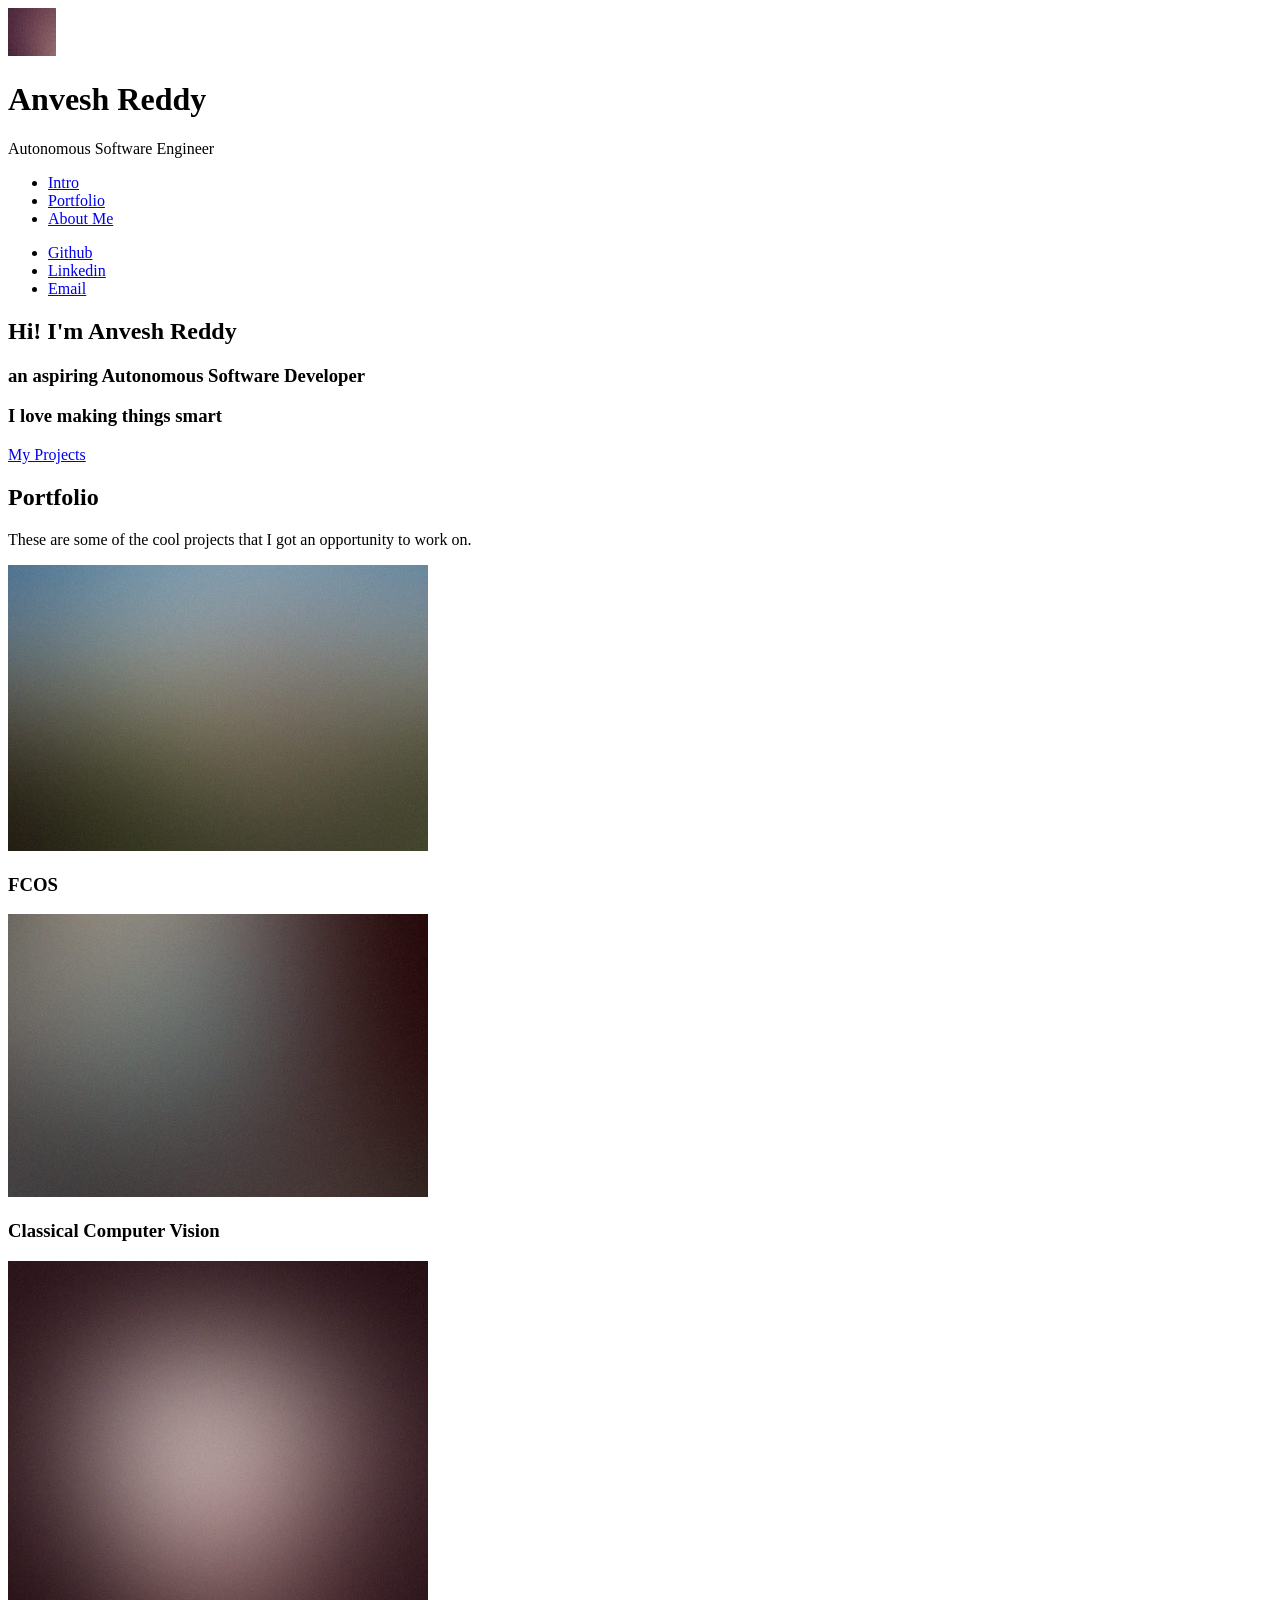
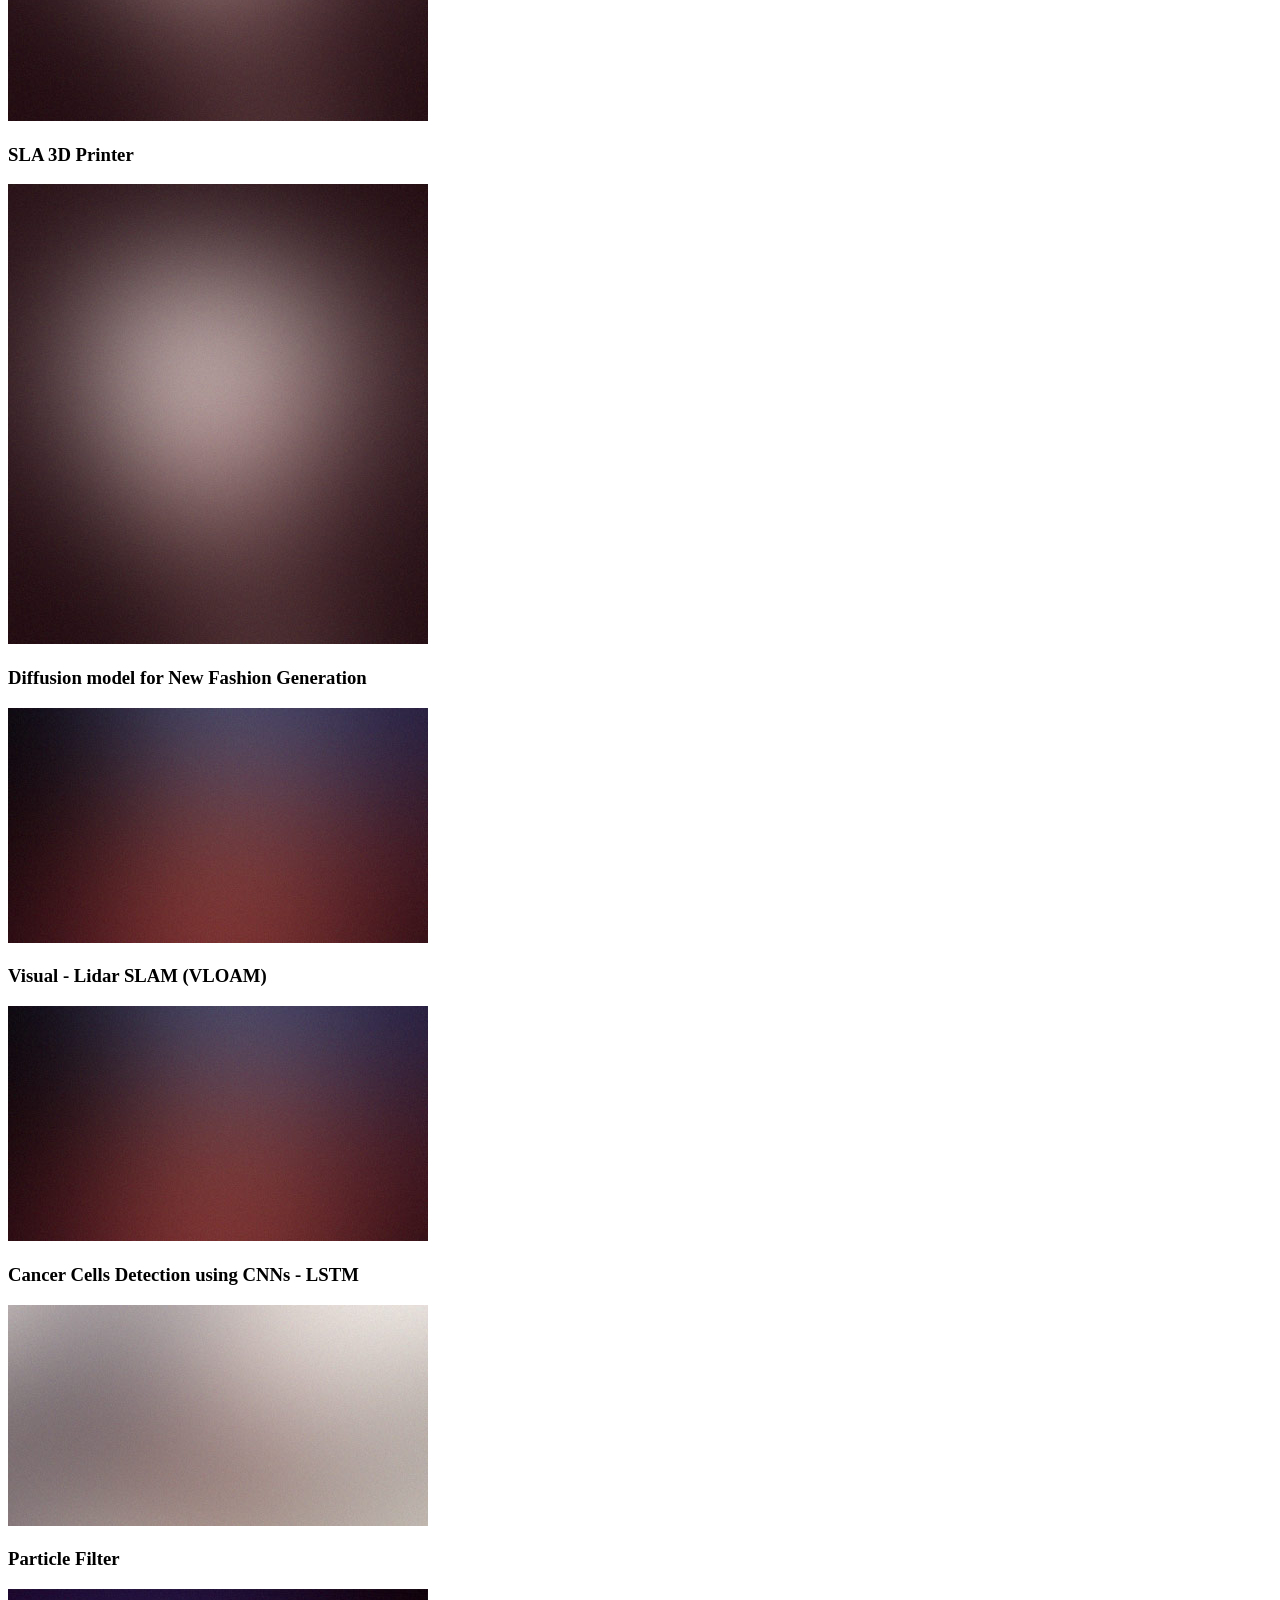
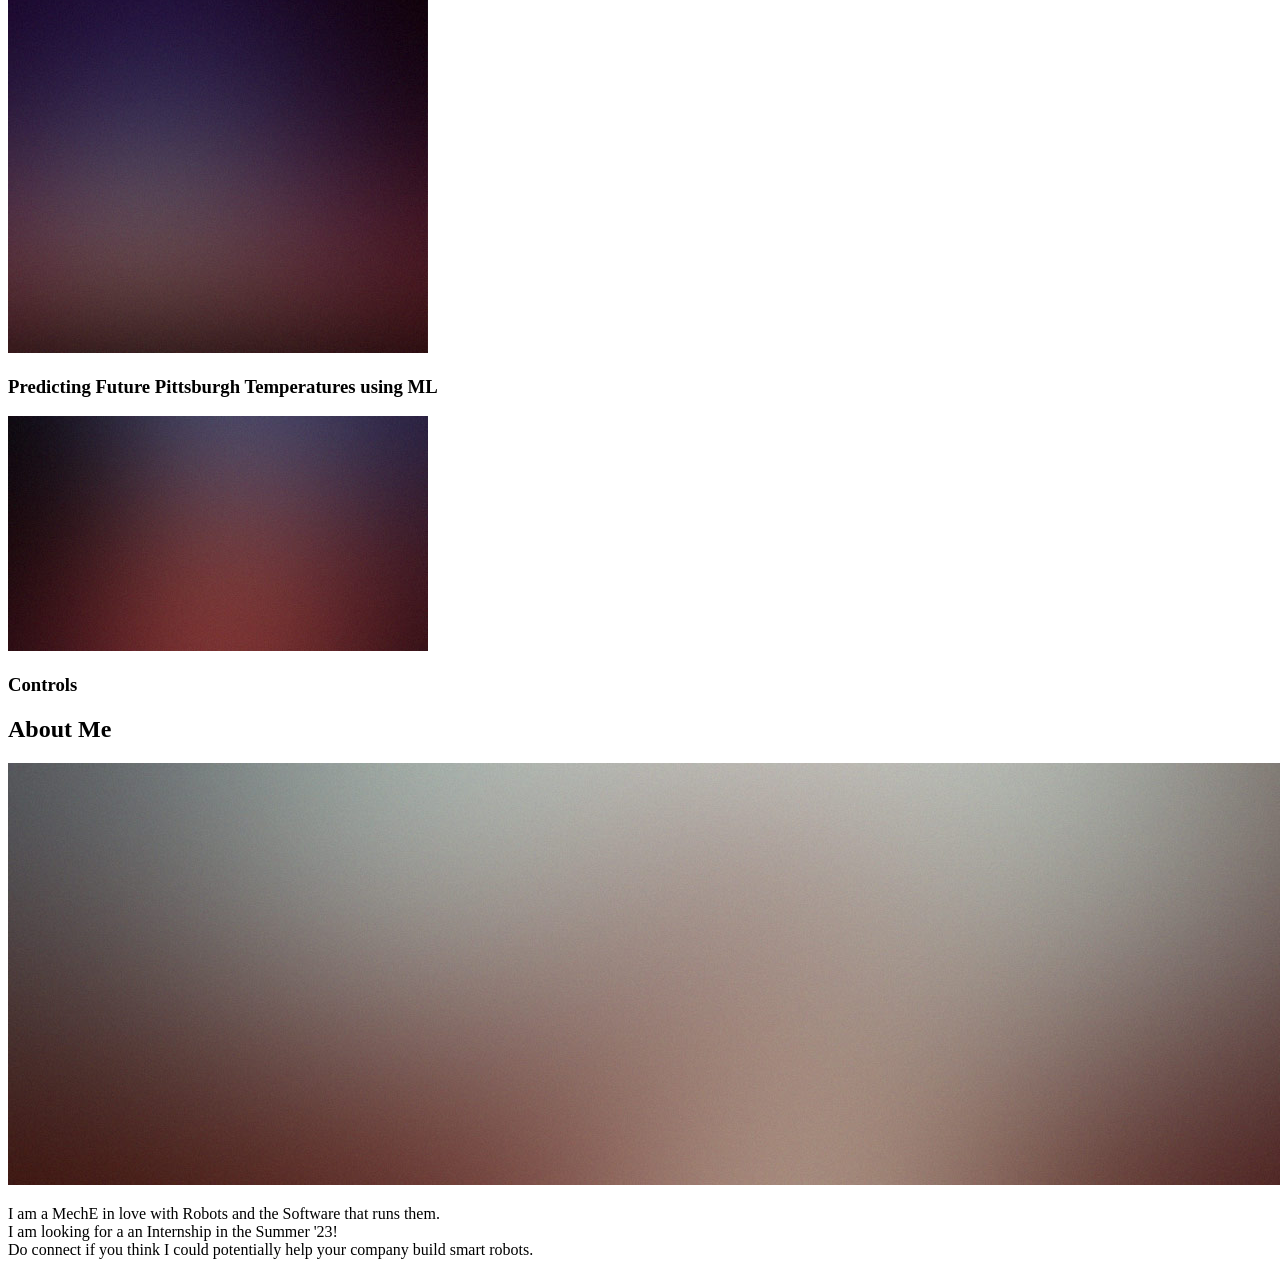
==== index.html @ 97960aeb "Added headings and basic information" ====
<!DOCTYPE HTML>
<html>
	<head>
		<title>Anvesh Reddy</title>
		<meta charset="utf-8" />
		<meta name="viewport" content="width=device-width, initial-scale=1, user-scalable=no" />
		<link rel="stylesheet" href="assets/css/main.css" />
	</head>
	<body class="is-preload">

		<!-- Header -->
			<div id="header">

				<div class="top">

					<!-- Logo -->
						<div id="logo">
							<span class="image avatar48"><img src="images/avatar.jpg" alt="" /></span>
							<h1 id="title">Anvesh Reddy</h1>
							<p>Autonomous Software Engineer</p>
						</div>

					<!-- Nav -->
						<nav id="nav">
							<ul>
								<li><a href="#top" id="top-link"><span class="icon solid fa-home">Intro</span></a></li>
								<li><a href="#portfolio" id="portfolio-link"><span class="icon solid fa-th">Portfolio</span></a></li>
								<li><a href="#about" id="about-link"><span class="icon solid fa-user">About Me</span></a></li>
								<!-- <li><a href="#contact" id="contact-link"><span class="icon solid fa-envelope">Contact</span></a></li> -->
							</ul>
						</nav>

				</div>

				<div class="bottom">

					<!-- Social Icons -->
						<ul class="icons">
							<li><a href="https://anveshrddy.github.io/" target="_blank" class="icon brands fa-github"><span class="label">Github</span></a></li>
							<li><a href="https://www.linkedin.com/in/anvesh-reddy-gummi-506439139/" target="_blank" class="icon brands fa-linkedin"><span class="label">Linkedin</span></a></li>
							<li><a href="mailto:anveshrddy@gmail.com" class="icon solid fa-envelope"><span class="label">Email</span></a></li>
						</ul>

				</div>

			</div>

		<!-- Main -->
			<div id="main">

				<!-- Intro -->
					<section id="top" class="one dark cover">
						<div class="container">

							<header>
								<h2 class="alt">Hi! I'm <strong>Anvesh Reddy</strong> </h2> 
								<h3 class="alt"> an aspiring Autonomous Software Developer </h3>
								<h3>I love making things smart</h3>
							</header>

							<footer>
								<a href="#portfolio" class="button scrolly">My Projects</a>
							</footer>

						</div>
					</section>

				<!-- Portfolio -->
					<section id="portfolio" class="two">
						<div class="container">

							<header>
								<h2>Portfolio</h2>
							</header>

							<p>These are some of the cool projects that I got an opportunity to work on.</p>

							<div class="row">
								<div class="col-4 col-12-mobile">
									<article class="item">
										<a href="#" class="image fit"><img src="images/pic02.jpg" alt="" /></a>
										<header>
											<h3>FCOS</h3>
										</header>
									</article>
									<article class="item">
										<a href="#" class="image fit"><img src="images/pic03.jpg" alt="" /></a>
										<header>
											<h3>Classical Computer Vision</h3>
										</header>
									</article>
									<article class="item">
										<a href="#" class="image fit"><img src="images/pic04.jpg" alt="" /></a>
										<header>
											<h3>SLA 3D Printer</h3>
										</header>
									</article>
								</div>
								<div class="col-4 col-12-mobile">
									<article class="item">
										<a href="#" class="image fit"><img src="images/pic04.jpg" alt="" /></a>
										<header>
											<h3>Diffusion model for New Fashion Generation</h3>
										</header>
									</article>
									<article class="item">
										<a href="#" class="image fit"><img src="images/pic05.jpg" alt="" /></a>
										<header>
											<h3>Visual - Lidar SLAM (VLOAM)</h3>
										</header>
									</article>
									<article class="item">
										<a href="#" class="image fit"><img src="images/pic05.jpg" alt="" /></a>
										<header>
											<h3>Cancer Cells Detection using CNNs - LSTM</h3>
										</header>
									</article>
								</div>
								<div class="col-4 col-12-mobile">
									<article class="item">
										<a href="#" class="image fit"><img src="images/pic06.jpg" alt="" /></a>
										<header>
											<h3>Particle Filter</h3>
										</header>
									</article>
									<article class="item">
										<a href="#" class="image fit"><img src="images/pic07.jpg" alt="" /></a>
										<header>
											<h3>Predicting Future Pittsburgh Temperatures using ML</h3>
										</header>
									</article>
									<article class="item">
										<a href="#" class="image fit"><img src="images/pic05.jpg" alt="" /></a>
										<header>
											<h3>Controls</h3>
										</header>
									</article>
								</div>
								<div class="col-4 col-12-mobile">
									<!-- <article class="item">
										<a href="#" class="image fit"><img src="images/pic04.jpg" alt="" /></a>
										<header>
											<h3>SLA 3D Printer</h3>
										</header>
									</article> -->
									<!-- <article class="item">
										<a href="#" class="image fit"><img src="images/pic05.jpg" alt="" /></a>
										<header>
											<h3>Controls</h3>
										</header>
									</article> -->
								</div>
								
							</div>

						</div>
					</section>

				<!-- About Me -->
					<section id="about" class="three">
						<div class="container">

							<header>
								<h2>About Me</h2>
							</header>

							<a href="#" class="image featured"><img src="images/pic08.jpg" alt="" /></a>

							<p>I am a MechE in love with Robots and the Software that runs them.<br/> I am looking for a an Internship in the Summer '23! <br/>
								Do connect if you think I could potentially help your company build smart robots.</p>


						</div>
					</section>

				<!-- Contact -->
					<!-- <section id="contact" class="four">
						<div class="container">

							<header>
								<h2>Contact</h2>
							</header>

							<p>I am looking for internships! <br/>
								Do leave a message if you think I could potentially help your company build smart robots.</p>

							<form method="post" action="#">
								<div class="row">
									<div class="col-6 col-12-mobile"><input type="text" name="name" placeholder="Name" /></div>
									<div class="col-6 col-12-mobile"><input type="text" name="email" placeholder="anveshrddy@gmail.com" /></div>
									<div class="col-12">
										<textarea name="message" placeholder="Message"></textarea>
									</div>
									<div class="col-12">
										<input type="submit" value="Send Message" />
									</div>
								</div>
							</form> 

						</div>
					</section> -->

			</div>

		<!-- Footer -->
			<!-- <div id="footer">

				<!-- Copyright -->
				<!--	<ul class="copyright">
						<li>&copy; Untitled. All rights reserved.</li><li>Design: <a href="http://html5up.net">HTML5 UP</a></li>
					</ul>

			</div> -->

		<!-- Scripts -->
			<script src="assets/js/jquery.min.js"></script>
			<script src="assets/js/jquery.scrolly.min.js"></script>
			<script src="assets/js/jquery.scrollex.min.js"></script>
			<script src="assets/js/browser.min.js"></script>
			<script src="assets/js/breakpoints.min.js"></script>
			<script src="assets/js/util.js"></script>
			<script src="assets/js/main.js"></script>

	</body>
</html>
---- assets/css/main.css ----
@import url("fontawesome-all.min.css");
@import url("https://fonts.googleapis.com/css?family=Source+Sans+Pro:300,300italic,400,600");

/*
	Prologue by HTML5 UP
	html5up.net | @ajlkn
	Free for personal and commercial use under the CCA 3.0 license (html5up.net/license)
*/

html, body, div, span, applet, object,
iframe, h1, h2, h3, h4, h5, h6, p, blockquote,
pre, a, abbr, acronym, address, big, cite,
code, del, dfn, em, img, ins, kbd, q, s, samp,
small, strike, strong, sub, sup, tt, var, b,
u, i, center, dl, dt, dd, ol, ul, li, fieldset,
form, label, legend, table, caption, tbody,
tfoot, thead, tr, th, td, article, aside,
canvas, details, embed, figure, figcaption,
footer, header, hgroup, menu, nav, output, ruby,
section, summary, time, mark, audio, video {
	margin: 0;
	padding: 0;
	border: 0;
	font-size: 100%;
	font: inherit;
	vertical-align: baseline;}

article, aside, details, figcaption, figure,
footer, header, hgroup, menu, nav, section {
	display: block;}

body {
	line-height: 1;
}

ol, ul {
	list-style: none;
}

blockquote, q {
	quotes: none;
}

	blockquote:before, blockquote:after, q:before, q:after {
		content: '';
		content: none;
	}

table {
	border-collapse: collapse;
	border-spacing: 0;
}

body {
	-webkit-text-size-adjust: none;
}

mark {
	background-color: transparent;
	color: inherit;
}

input::-moz-focus-inner {
	border: 0;
	padding: 0;
}

input, select, textarea {
	-moz-appearance: none;
	-webkit-appearance: none;
	-ms-appearance: none;
	appearance: none;
}

/* Basic */

	html {
		box-sizing: border-box;
	}

	*, *:before, *:after {
		box-sizing: inherit;
	}

	body {
		background: #fff;
		font-family: 'Source Sans Pro', sans-serif;
		font-size: 19pt;
		font-weight: 300;
		line-height: 1.75em;
		color: #888;
	}

		body.is-preload *, body.is-preload *:before, body.is-preload *:after {
			-moz-animation: none !important;
			-webkit-animation: none !important;
			-ms-animation: none !important;
			animation: none !important;
			-moz-transition: none !important;
			-webkit-transition: none !important;
			-ms-transition: none !important;
			transition: none !important;
		}

	input, textarea, select {
		font-family: 'Source Sans Pro', sans-serif;
		font-size: 19pt;
		font-weight: 300;
		line-height: 1.75em;
		color: #888;
	}

	h1, h2, h3, h4, h5, h6 {
		font-weight: 300;
		color: #666;
		line-height: 1.5em;
	}

	h1 a, h2 a, h3 a, h4 a, h5 a, h6 a {
		color: inherit;
		text-decoration: none;
	}

		h1 a strong, h2 a strong, h3 a strong, h4 a strong, h5 a strong, h6 a strong {
			color: #333;
		}

	h2 {
		font-size: 2em;
		letter-spacing: -1px;
	}

		h2.alt {
			color: #888;
		}

			h2.alt strong {
				color: #666;
			}

	h3 {
		font-size: 1.5em;
	}

	header {
		margin: 0 0 2em 0;
	}

		header > p {
			margin: 1em 0 0 0;
		}

	footer {
		margin: 2em 0 0 0;
	}

	strong, b {
		font-weight: 300;
		color: #666;
	}

	em, i {
		font-style: italic;
	}

	a {
		text-decoration: none;
		color: inherit;
		border-bottom: dotted 1px rgba(128, 128, 128, 0.5);
		-moz-transition: color 0.35s ease-in-out, border-bottom-color 0.35s ease-in-out;
		-webkit-transition: color 0.35s ease-in-out, border-bottom-color 0.35s ease-in-out;
		-ms-transition: color 0.35s ease-in-out, border-bottom-color 0.35s ease-in-out;
		transition: color 0.35s ease-in-out, border-bottom-color 0.35s ease-in-out;
		outline: 0;
	}

		a:hover {
			color: #E27689;
			border-bottom-color: rgba(255, 255, 255, 0);
		}

	sub {
		position: relative;
		top: 0.5em;
		font-size: 0.8em;
	}

	sup {
		position: relative;
		top: -0.5em;
		font-size: 0.8em;
	}

	hr {
		border: 0;
		border-top: solid 1px #ddd;
	}

	blockquote {
		border-left: solid 0.5em #ddd;
		padding: 1em 0 1em 2em;
		font-style: italic;
	}

	p, ul, ol, dl, table {
		margin-bottom: 2em;
	}

	br.clear {
		clear: both;
	}

/* Container */

	.container {
		margin: 0 auto;
		max-width: 100%;
		width: 1400px;
	}

		@media screen and (min-width: 961px) and (max-width: 1880px) {

			.container {
				width: 1200px;
			}

		}

		@media screen and (min-width: 961px) and (max-width: 1620px) {

			.container {
				width: 960px;
			}

		}

		@media screen and (min-width: 961px) and (max-width: 1320px) {

			.container {
				width: 100%;
			}

		}

		@media screen and (max-width: 960px) {

			.container {
				width: 100%;
			}

		}

		@media screen and (max-width: 736px) {

			.container {
				width: 100%;
			}

		}

/* Row */

	.row {
		display: flex;
		flex-wrap: wrap;
		box-sizing: border-box;
		align-items: stretch;
	}

		.row > * {
			box-sizing: border-box;
		}

		.row.gtr-uniform > * > :last-child {
			margin-bottom: 0;
		}

		.row.aln-left {
			justify-content: flex-start;
		}

		.row.aln-center {
			justify-content: center;
		}

		.row.aln-right {
			justify-content: flex-end;
		}

		.row.aln-top {
			align-items: flex-start;
		}

		.row.aln-middle {
			align-items: center;
		}

		.row.aln-bottom {
			align-items: flex-end;
		}

		.row > .imp {
			order: -1;
		}

		.row > .col-1 {
			width: 8.33333%;
		}

		.row > .off-1 {
			margin-left: 8.33333%;
		}

		.row > .col-2 {
			width: 16.66667%;
		}

		.row > .off-2 {
			margin-left: 16.66667%;
		}

		.row > .col-3 {
			width: 25%;
		}

		.row > .off-3 {
			margin-left: 25%;
		}

		.row > .col-4 {
			width: 33.33333%;
		}

		.row > .off-4 {
			margin-left: 33.33333%;
		}

		.row > .col-5 {
			width: 41.66667%;
		}

		.row > .off-5 {
			margin-left: 41.66667%;
		}

		.row > .col-6 {
			width: 50%;
		}

		.row > .off-6 {
			margin-left: 50%;
		}

		.row > .col-7 {
			width: 58.33333%;
		}

		.row > .off-7 {
			margin-left: 58.33333%;
		}

		.row > .col-8 {
			width: 66.66667%;
		}

		.row > .off-8 {
			margin-left: 66.66667%;
		}

		.row > .col-9 {
			width: 75%;
		}

		.row > .off-9 {
			margin-left: 75%;
		}

		.row > .col-10 {
			width: 83.33333%;
		}

		.row > .off-10 {
			margin-left: 83.33333%;
		}

		.row > .col-11 {
			width: 91.66667%;
		}

		.row > .off-11 {
			margin-left: 91.66667%;
		}

		.row > .col-12 {
			width: 100%;
		}

		.row > .off-12 {
			margin-left: 100%;
		}

		.row.gtr-0 {
			margin-top: 0px;
			margin-left: 0px;
		}

			.row.gtr-0 > * {
				padding: 0px 0 0 0px;
			}

			.row.gtr-0.gtr-uniform {
				margin-top: 0px;
			}

				.row.gtr-0.gtr-uniform > * {
					padding-top: 0px;
				}

		.row.gtr-25 {
			margin-top: -10px;
			margin-left: -10px;
		}

			.row.gtr-25 > * {
				padding: 10px 0 0 10px;
			}

			.row.gtr-25.gtr-uniform {
				margin-top: -10px;
			}

				.row.gtr-25.gtr-uniform > * {
					padding-top: 10px;
				}

		.row.gtr-50 {
			margin-top: -20px;
			margin-left: -20px;
		}

			.row.gtr-50 > * {
				padding: 20px 0 0 20px;
			}

			.row.gtr-50.gtr-uniform {
				margin-top: -20px;
			}

				.row.gtr-50.gtr-uniform > * {
					padding-top: 20px;
				}

		.row {
			margin-top: -40px;
			margin-left: -40px;
		}

			.row > * {
				padding: 40px 0 0 40px;
			}

			.row.gtr-uniform {
				margin-top: -40px;
			}

				.row.gtr-uniform > * {
					padding-top: 40px;
				}

		.row.gtr-150 {
			margin-top: -60px;
			margin-left: -60px;
		}

			.row.gtr-150 > * {
				padding: 60px 0 0 60px;
			}

			.row.gtr-150.gtr-uniform {
				margin-top: -60px;
			}

				.row.gtr-150.gtr-uniform > * {
					padding-top: 60px;
				}

		.row.gtr-200 {
			margin-top: -80px;
			margin-left: -80px;
		}

			.row.gtr-200 > * {
				padding: 80px 0 0 80px;
			}

			.row.gtr-200.gtr-uniform {
				margin-top: -80px;
			}

				.row.gtr-200.gtr-uniform > * {
					padding-top: 80px;
				}

		@media screen and (min-width: 961px) and (max-width: 1880px) {

			.row {
				display: flex;
				flex-wrap: wrap;
				box-sizing: border-box;
				align-items: stretch;
			}

				.row > * {
					box-sizing: border-box;
				}

				.row.gtr-uniform > * > :last-child {
					margin-bottom: 0;
				}

				.row.aln-left {
					justify-content: flex-start;
				}

				.row.aln-center {
					justify-content: center;
				}

				.row.aln-right {
					justify-content: flex-end;
				}

				.row.aln-top {
					align-items: flex-start;
				}

				.row.aln-middle {
					align-items: center;
				}

				.row.aln-bottom {
					align-items: flex-end;
				}

				.row > .imp-wide {
					order: -1;
				}

				.row > .col-1-wide {
					width: 8.33333%;
				}

				.row > .off-1-wide {
					margin-left: 8.33333%;
				}

				.row > .col-2-wide {
					width: 16.66667%;
				}

				.row > .off-2-wide {
					margin-left: 16.66667%;
				}

				.row > .col-3-wide {
					width: 25%;
				}

				.row > .off-3-wide {
					margin-left: 25%;
				}

				.row > .col-4-wide {
					width: 33.33333%;
				}

				.row > .off-4-wide {
					margin-left: 33.33333%;
				}

				.row > .col-5-wide {
					width: 41.66667%;
				}

				.row > .off-5-wide {
					margin-left: 41.66667%;
				}

				.row > .col-6-wide {
					width: 50%;
				}

				.row > .off-6-wide {
					margin-left: 50%;
				}

				.row > .col-7-wide {
					width: 58.33333%;
				}

				.row > .off-7-wide {
					margin-left: 58.33333%;
				}

				.row > .col-8-wide {
					width: 66.66667%;
				}

				.row > .off-8-wide {
					margin-left: 66.66667%;
				}

				.row > .col-9-wide {
					width: 75%;
				}

				.row > .off-9-wide {
					margin-left: 75%;
				}

				.row > .col-10-wide {
					width: 83.33333%;
				}

				.row > .off-10-wide {
					margin-left: 83.33333%;
				}

				.row > .col-11-wide {
					width: 91.66667%;
				}

				.row > .off-11-wide {
					margin-left: 91.66667%;
				}

				.row > .col-12-wide {
					width: 100%;
				}

				.row > .off-12-wide {
					margin-left: 100%;
				}

				.row.gtr-0 {
					margin-top: 0px;
					margin-left: 0px;
				}

					.row.gtr-0 > * {
						padding: 0px 0 0 0px;
					}

					.row.gtr-0.gtr-uniform {
						margin-top: 0px;
					}

						.row.gtr-0.gtr-uniform > * {
							padding-top: 0px;
						}

				.row.gtr-25 {
					margin-top: -10px;
					margin-left: -10px;
				}

					.row.gtr-25 > * {
						padding: 10px 0 0 10px;
					}

					.row.gtr-25.gtr-uniform {
						margin-top: -10px;
					}

						.row.gtr-25.gtr-uniform > * {
							padding-top: 10px;
						}

				.row.gtr-50 {
					margin-top: -20px;
					margin-left: -20px;
				}

					.row.gtr-50 > * {
						padding: 20px 0 0 20px;
					}

					.row.gtr-50.gtr-uniform {
						margin-top: -20px;
					}

						.row.gtr-50.gtr-uniform > * {
							padding-top: 20px;
						}

				.row {
					margin-top: -40px;
					margin-left: -40px;
				}

					.row > * {
						padding: 40px 0 0 40px;
					}

					.row.gtr-uniform {
						margin-top: -40px;
					}

						.row.gtr-uniform > * {
							padding-top: 40px;
						}

				.row.gtr-150 {
					margin-top: -60px;
					margin-left: -60px;
				}

					.row.gtr-150 > * {
						padding: 60px 0 0 60px;
					}

					.row.gtr-150.gtr-uniform {
						margin-top: -60px;
					}

						.row.gtr-150.gtr-uniform > * {
							padding-top: 60px;
						}

				.row.gtr-200 {
					margin-top: -80px;
					margin-left: -80px;
				}

					.row.gtr-200 > * {
						padding: 80px 0 0 80px;
					}

					.row.gtr-200.gtr-uniform {
						margin-top: -80px;
					}

						.row.gtr-200.gtr-uniform > * {
							padding-top: 80px;
						}

		}

		@media screen and (min-width: 961px) and (max-width: 1620px) {

			.row {
				display: flex;
				flex-wrap: wrap;
				box-sizing: border-box;
				align-items: stretch;
			}

				.row > * {
					box-sizing: border-box;
				}

				.row.gtr-uniform > * > :last-child {
					margin-bottom: 0;
				}

				.row.aln-left {
					justify-content: flex-start;
				}

				.row.aln-center {
					justify-content: center;
				}

				.row.aln-right {
					justify-content: flex-end;
				}

				.row.aln-top {
					align-items: flex-start;
				}

				.row.aln-middle {
					align-items: center;
				}

				.row.aln-bottom {
					align-items: flex-end;
				}

				.row > .imp-normal {
					order: -1;
				}

				.row > .col-1-normal {
					width: 8.33333%;
				}

				.row > .off-1-normal {
					margin-left: 8.33333%;
				}

				.row > .col-2-normal {
					width: 16.66667%;
				}

				.row > .off-2-normal {
					margin-left: 16.66667%;
				}

				.row > .col-3-normal {
					width: 25%;
				}

				.row > .off-3-normal {
					margin-left: 25%;
				}

				.row > .col-4-normal {
					width: 33.33333%;
				}

				.row > .off-4-normal {
					margin-left: 33.33333%;
				}

				.row > .col-5-normal {
					width: 41.66667%;
				}

				.row > .off-5-normal {
					margin-left: 41.66667%;
				}

				.row > .col-6-normal {
					width: 50%;
				}

				.row > .off-6-normal {
					margin-left: 50%;
				}

				.row > .col-7-normal {
					width: 58.33333%;
				}

				.row > .off-7-normal {
					margin-left: 58.33333%;
				}

				.row > .col-8-normal {
					width: 66.66667%;
				}

				.row > .off-8-normal {
					margin-left: 66.66667%;
				}

				.row > .col-9-normal {
					width: 75%;
				}

				.row > .off-9-normal {
					margin-left: 75%;
				}

				.row > .col-10-normal {
					width: 83.33333%;
				}

				.row > .off-10-normal {
					margin-left: 83.33333%;
				}

				.row > .col-11-normal {
					width: 91.66667%;
				}

				.row > .off-11-normal {
					margin-left: 91.66667%;
				}

				.row > .col-12-normal {
					width: 100%;
				}

				.row > .off-12-normal {
					margin-left: 100%;
				}

				.row.gtr-0 {
					margin-top: 0px;
					margin-left: 0px;
				}

					.row.gtr-0 > * {
						padding: 0px 0 0 0px;
					}

					.row.gtr-0.gtr-uniform {
						margin-top: 0px;
					}

						.row.gtr-0.gtr-uniform > * {
							padding-top: 0px;
						}

				.row.gtr-25 {
					margin-top: -10px;
					margin-left: -10px;
				}

					.row.gtr-25 > * {
						padding: 10px 0 0 10px;
					}

					.row.gtr-25.gtr-uniform {
						margin-top: -10px;
					}

						.row.gtr-25.gtr-uniform > * {
							padding-top: 10px;
						}

				.row.gtr-50 {
					margin-top: -20px;
					margin-left: -20px;
				}

					.row.gtr-50 > * {
						padding: 20px 0 0 20px;
					}

					.row.gtr-50.gtr-uniform {
						margin-top: -20px;
					}

						.row.gtr-50.gtr-uniform > * {
							padding-top: 20px;
						}

				.row {
					margin-top: -40px;
					margin-left: -40px;
				}

					.row > * {
						padding: 40px 0 0 40px;
					}

					.row.gtr-uniform {
						margin-top: -40px;
					}

						.row.gtr-uniform > * {
							padding-top: 40px;
						}

				.row.gtr-150 {
					margin-top: -60px;
					margin-left: -60px;
				}

					.row.gtr-150 > * {
						padding: 60px 0 0 60px;
					}

					.row.gtr-150.gtr-uniform {
						margin-top: -60px;
					}

						.row.gtr-150.gtr-uniform > * {
							padding-top: 60px;
						}

				.row.gtr-200 {
					margin-top: -80px;
					margin-left: -80px;
				}

					.row.gtr-200 > * {
						padding: 80px 0 0 80px;
					}

					.row.gtr-200.gtr-uniform {
						margin-top: -80px;
					}

						.row.gtr-200.gtr-uniform > * {
							padding-top: 80px;
						}

		}

		@media screen and (min-width: 961px) and (max-width: 1320px) {

			.row {
				display: flex;
				flex-wrap: wrap;
				box-sizing: border-box;
				align-items: stretch;
			}

				.row > * {
					box-sizing: border-box;
				}

				.row.gtr-uniform > * > :last-child {
					margin-bottom: 0;
				}

				.row.aln-left {
					justify-content: flex-start;
				}

				.row.aln-center {
					justify-content: center;
				}

				.row.aln-right {
					justify-content: flex-end;
				}

				.row.aln-top {
					align-items: flex-start;
				}

				.row.aln-middle {
					align-items: center;
				}

				.row.aln-bottom {
					align-items: flex-end;
				}

				.row > .imp-narrow {
					order: -1;
				}

				.row > .col-1-narrow {
					width: 8.33333%;
				}

				.row > .off-1-narrow {
					margin-left: 8.33333%;
				}

				.row > .col-2-narrow {
					width: 16.66667%;
				}

				.row > .off-2-narrow {
					margin-left: 16.66667%;
				}

				.row > .col-3-narrow {
					width: 25%;
				}

				.row > .off-3-narrow {
					margin-left: 25%;
				}

				.row > .col-4-narrow {
					width: 33.33333%;
				}

				.row > .off-4-narrow {
					margin-left: 33.33333%;
				}

				.row > .col-5-narrow {
					width: 41.66667%;
				}

				.row > .off-5-narrow {
					margin-left: 41.66667%;
				}

				.row > .col-6-narrow {
					width: 50%;
				}

				.row > .off-6-narrow {
					margin-left: 50%;
				}

				.row > .col-7-narrow {
					width: 58.33333%;
				}

				.row > .off-7-narrow {
					margin-left: 58.33333%;
				}

				.row > .col-8-narrow {
					width: 66.66667%;
				}

				.row > .off-8-narrow {
					margin-left: 66.66667%;
				}

				.row > .col-9-narrow {
					width: 75%;
				}

				.row > .off-9-narrow {
					margin-left: 75%;
				}

				.row > .col-10-narrow {
					width: 83.33333%;
				}

				.row > .off-10-narrow {
					margin-left: 83.33333%;
				}

				.row > .col-11-narrow {
					width: 91.66667%;
				}

				.row > .off-11-narrow {
					margin-left: 91.66667%;
				}

				.row > .col-12-narrow {
					width: 100%;
				}

				.row > .off-12-narrow {
					margin-left: 100%;
				}

				.row.gtr-0 {
					margin-top: 0px;
					margin-left: 0px;
				}

					.row.gtr-0 > * {
						padding: 0px 0 0 0px;
					}

					.row.gtr-0.gtr-uniform {
						margin-top: 0px;
					}

						.row.gtr-0.gtr-uniform > * {
							padding-top: 0px;
						}

				.row.gtr-25 {
					margin-top: -5px;
					margin-left: -5px;
				}

					.row.gtr-25 > * {
						padding: 5px 0 0 5px;
					}

					.row.gtr-25.gtr-uniform {
						margin-top: -5px;
					}

						.row.gtr-25.gtr-uniform > * {
							padding-top: 5px;
						}

				.row.gtr-50 {
					margin-top: -10px;
					margin-left: -10px;
				}

					.row.gtr-50 > * {
						padding: 10px 0 0 10px;
					}

					.row.gtr-50.gtr-uniform {
						margin-top: -10px;
					}

						.row.gtr-50.gtr-uniform > * {
							padding-top: 10px;
						}

				.row {
					margin-top: -20px;
					margin-left: -20px;
				}

					.row > * {
						padding: 20px 0 0 20px;
					}

					.row.gtr-uniform {
						margin-top: -20px;
					}

						.row.gtr-uniform > * {
							padding-top: 20px;
						}

				.row.gtr-150 {
					margin-top: -30px;
					margin-left: -30px;
				}

					.row.gtr-150 > * {
						padding: 30px 0 0 30px;
					}

					.row.gtr-150.gtr-uniform {
						margin-top: -30px;
					}

						.row.gtr-150.gtr-uniform > * {
							padding-top: 30px;
						}

				.row.gtr-200 {
					margin-top: -40px;
					margin-left: -40px;
				}

					.row.gtr-200 > * {
						padding: 40px 0 0 40px;
					}

					.row.gtr-200.gtr-uniform {
						margin-top: -40px;
					}

						.row.gtr-200.gtr-uniform > * {
							padding-top: 40px;
						}

		}

		@media screen and (max-width: 960px) {

			.row {
				display: flex;
				flex-wrap: wrap;
				box-sizing: border-box;
				align-items: stretch;
			}

				.row > * {
					box-sizing: border-box;
				}

				.row.gtr-uniform > * > :last-child {
					margin-bottom: 0;
				}

				.row.aln-left {
					justify-content: flex-start;
				}

				.row.aln-center {
					justify-content: center;
				}

				.row.aln-right {
					justify-content: flex-end;
				}

				.row.aln-top {
					align-items: flex-start;
				}

				.row.aln-middle {
					align-items: center;
				}

				.row.aln-bottom {
					align-items: flex-end;
				}

				.row > .imp-narrower {
					order: -1;
				}

				.row > .col-1-narrower {
					width: 8.33333%;
				}

				.row > .off-1-narrower {
					margin-left: 8.33333%;
				}

				.row > .col-2-narrower {
					width: 16.66667%;
				}

				.row > .off-2-narrower {
					margin-left: 16.66667%;
				}

				.row > .col-3-narrower {
					width: 25%;
				}

				.row > .off-3-narrower {
					margin-left: 25%;
				}

				.row > .col-4-narrower {
					width: 33.33333%;
				}

				.row > .off-4-narrower {
					margin-left: 33.33333%;
				}

				.row > .col-5-narrower {
					width: 41.66667%;
				}

				.row > .off-5-narrower {
					margin-left: 41.66667%;
				}

				.row > .col-6-narrower {
					width: 50%;
				}

				.row > .off-6-narrower {
					margin-left: 50%;
				}

				.row > .col-7-narrower {
					width: 58.33333%;
				}

				.row > .off-7-narrower {
					margin-left: 58.33333%;
				}

				.row > .col-8-narrower {
					width: 66.66667%;
				}

				.row > .off-8-narrower {
					margin-left: 66.66667%;
				}

				.row > .col-9-narrower {
					width: 75%;
				}

				.row > .off-9-narrower {
					margin-left: 75%;
				}

				.row > .col-10-narrower {
					width: 83.33333%;
				}

				.row > .off-10-narrower {
					margin-left: 83.33333%;
				}

				.row > .col-11-narrower {
					width: 91.66667%;
				}

				.row > .off-11-narrower {
					margin-left: 91.66667%;
				}

				.row > .col-12-narrower {
					width: 100%;
				}

				.row > .off-12-narrower {
					margin-left: 100%;
				}

				.row.gtr-0 {
					margin-top: 0px;
					margin-left: 0px;
				}

					.row.gtr-0 > * {
						padding: 0px 0 0 0px;
					}

					.row.gtr-0.gtr-uniform {
						margin-top: 0px;
					}

						.row.gtr-0.gtr-uniform > * {
							padding-top: 0px;
						}

				.row.gtr-25 {
					margin-top: -5px;
					margin-left: -5px;
				}

					.row.gtr-25 > * {
						padding: 5px 0 0 5px;
					}

					.row.gtr-25.gtr-uniform {
						margin-top: -5px;
					}

						.row.gtr-25.gtr-uniform > * {
							padding-top: 5px;
						}

				.row.gtr-50 {
					margin-top: -10px;
					margin-left: -10px;
				}

					.row.gtr-50 > * {
						padding: 10px 0 0 10px;
					}

					.row.gtr-50.gtr-uniform {
						margin-top: -10px;
					}

						.row.gtr-50.gtr-uniform > * {
							padding-top: 10px;
						}

				.row {
					margin-top: -20px;
					margin-left: -20px;
				}

					.row > * {
						padding: 20px 0 0 20px;
					}

					.row.gtr-uniform {
						margin-top: -20px;
					}

						.row.gtr-uniform > * {
							padding-top: 20px;
						}

				.row.gtr-150 {
					margin-top: -30px;
					margin-left: -30px;
				}

					.row.gtr-150 > * {
						padding: 30px 0 0 30px;
					}

					.row.gtr-150.gtr-uniform {
						margin-top: -30px;
					}

						.row.gtr-150.gtr-uniform > * {
							padding-top: 30px;
						}

				.row.gtr-200 {
					margin-top: -40px;
					margin-left: -40px;
				}

					.row.gtr-200 > * {
						padding: 40px 0 0 40px;
					}

					.row.gtr-200.gtr-uniform {
						margin-top: -40px;
					}

						.row.gtr-200.gtr-uniform > * {
							padding-top: 40px;
						}

		}

		@media screen and (max-width: 736px) {

			.row {
				display: flex;
				flex-wrap: wrap;
				box-sizing: border-box;
				align-items: stretch;
			}

				.row > * {
					box-sizing: border-box;
				}

				.row.gtr-uniform > * > :last-child {
					margin-bottom: 0;
				}

				.row.aln-left {
					justify-content: flex-start;
				}

				.row.aln-center {
					justify-content: center;
				}

				.row.aln-right {
					justify-content: flex-end;
				}

				.row.aln-top {
					align-items: flex-start;
				}

				.row.aln-middle {
					align-items: center;
				}

				.row.aln-bottom {
					align-items: flex-end;
				}

				.row > .imp-mobile {
					order: -1;
				}

				.row > .col-1-mobile {
					width: 8.33333%;
				}

				.row > .off-1-mobile {
					margin-left: 8.33333%;
				}

				.row > .col-2-mobile {
					width: 16.66667%;
				}

				.row > .off-2-mobile {
					margin-left: 16.66667%;
				}

				.row > .col-3-mobile {
					width: 25%;
				}

				.row > .off-3-mobile {
					margin-left: 25%;
				}

				.row > .col-4-mobile {
					width: 33.33333%;
				}

				.row > .off-4-mobile {
					margin-left: 33.33333%;
				}

				.row > .col-5-mobile {
					width: 41.66667%;
				}

				.row > .off-5-mobile {
					margin-left: 41.66667%;
				}

				.row > .col-6-mobile {
					width: 50%;
				}

				.row > .off-6-mobile {
					margin-left: 50%;
				}

				.row > .col-7-mobile {
					width: 58.33333%;
				}

				.row > .off-7-mobile {
					margin-left: 58.33333%;
				}

				.row > .col-8-mobile {
					width: 66.66667%;
				}

				.row > .off-8-mobile {
					margin-left: 66.66667%;
				}

				.row > .col-9-mobile {
					width: 75%;
				}

				.row > .off-9-mobile {
					margin-left: 75%;
				}

				.row > .col-10-mobile {
					width: 83.33333%;
				}

				.row > .off-10-mobile {
					margin-left: 83.33333%;
				}

				.row > .col-11-mobile {
					width: 91.66667%;
				}

				.row > .off-11-mobile {
					margin-left: 91.66667%;
				}

				.row > .col-12-mobile {
					width: 100%;
				}

				.row > .off-12-mobile {
					margin-left: 100%;
				}

				.row.gtr-0 {
					margin-top: 0px;
					margin-left: 0px;
				}

					.row.gtr-0 > * {
						padding: 0px 0 0 0px;
					}

					.row.gtr-0.gtr-uniform {
						margin-top: 0px;
					}

						.row.gtr-0.gtr-uniform > * {
							padding-top: 0px;
						}

				.row.gtr-25 {
					margin-top: -5px;
					margin-left: -5px;
				}

					.row.gtr-25 > * {
						padding: 5px 0 0 5px;
					}

					.row.gtr-25.gtr-uniform {
						margin-top: -5px;
					}

						.row.gtr-25.gtr-uniform > * {
							padding-top: 5px;
						}

				.row.gtr-50 {
					margin-top: -10px;
					margin-left: -10px;
				}

					.row.gtr-50 > * {
						padding: 10px 0 0 10px;
					}

					.row.gtr-50.gtr-uniform {
						margin-top: -10px;
					}

						.row.gtr-50.gtr-uniform > * {
							padding-top: 10px;
						}

				.row {
					margin-top: -20px;
					margin-left: -20px;
				}

					.row > * {
						padding: 20px 0 0 20px;
					}

					.row.gtr-uniform {
						margin-top: -20px;
					}

						.row.gtr-uniform > * {
							padding-top: 20px;
						}

				.row.gtr-150 {
					margin-top: -30px;
					margin-left: -30px;
				}

					.row.gtr-150 > * {
						padding: 30px 0 0 30px;
					}

					.row.gtr-150.gtr-uniform {
						margin-top: -30px;
					}

						.row.gtr-150.gtr-uniform > * {
							padding-top: 30px;
						}

				.row.gtr-200 {
					margin-top: -40px;
					margin-left: -40px;
				}

					.row.gtr-200 > * {
						padding: 40px 0 0 40px;
					}

					.row.gtr-200.gtr-uniform {
						margin-top: -40px;
					}

						.row.gtr-200.gtr-uniform > * {
							padding-top: 40px;
						}

		}

/* Sections/Article */

	section, article {
		margin-bottom: 3em;
	}

		section > :last-child,
		section > .container, section:last-child, article > :last-child,
		article > .container, article:last-child {
			margin-bottom: 0;
		}

		.row > section, .row > article {
			margin-bottom: 0;
		}

/* Image */

	.image {
		display: inline-block;
		border: 0;
	}

		.image img {
			display: block;
			width: 100%;
		}

		.image.avatar48 {
			width: 48px;
			height: 48px;
			background: #f00;
		}

			.image.avatar48 img {
				width: 48px;
				height: 48px;
			}

		.image.fit {
			display: block;
			width: 100%;
		}

		.image.featured {
			display: block;
			width: 100%;
			margin: 0 0 2em 0;
		}

		.image.left {
			float: left;
			margin: 0 2em 2em 0;
		}

		.image.centered {
			display: block;
			margin: 0 0 2em 0;
		}

			.image.centered img {
				margin: 0 auto;
				width: auto;
			}

/* List */

	ul {
		list-style: disc;
		padding-left: 1em;
	}

		ul li {
			padding-left: 0.5em;
		}

	ol {
		list-style: decimal;
		padding-left: 1.25em;
	}

		ol li {
			padding-left: 0.25em;
		}

/* Icons */

	ul.icons {
		cursor: default;
		list-style: none;
		padding-left: 0;
	}

		ul.icons li {
			display: inline-block;
			padding-left: 0;
		}

		ul.icons a {
			display: inline-block;
			width: 2em;
			height: 2em;
			line-height: 2em;
			text-align: center;
			border: 0;
		}

/* Form */

	form label {
		display: block;
		text-align: left;
		margin-bottom: 0.5em;
	}

	form input[type="text"],
	form input[type="email"],
	form input[type="password"],
	form select,
	form textarea {
		position: relative;
		-webkit-appearance: none;
		display: block;
		border: 0;
		outline: 0;
		background: #fff;
		background: rgba(255, 255, 255, 0.75);
		width: 100%;
		border-radius: 0.35em;
		padding: 0.75em 1em 0.75em 1em;
		box-shadow: inset 0 0.1em 0.1em 0 rgba(0, 0, 0, 0.05);
		border: solid 1px rgba(0, 0, 0, 0.15);
		-moz-transition: all 0.35s ease-in-out;
		-webkit-transition: all 0.35s ease-in-out;
		-ms-transition: all 0.35s ease-in-out;
		transition: all 0.35s ease-in-out;
	}

		form input[type="text"]:focus,
		form input[type="email"]:focus,
		form input[type="password"]:focus,
		form select:focus,
		form textarea:focus {
			box-shadow: 0 0 2px 1px #8ebebc;
			background: #fff;
		}

	form input[type="text"],
	form input[type="email"],
	form input[type="password"],
	form select {
		line-height: 1.25em;
	}

	form textarea {
		min-height: 14em;
	}

	form ::-webkit-input-placeholder {
		color: #555 !important;
	}

	form :-moz-placeholder {
		color: #555 !important;
	}

	form ::-moz-placeholder {
		color: #555 !important;
	}

	form :-ms-input-placeholder {
		color: #555 !important;
	}

	form ::-moz-focus-inner {
		border: 0;
	}

/* Table */

	table {
		width: 100%;
		text-align: left;
	}

		table tbody tr:nth-child(2n+2) {
			background: #f4f4f4;
		}

		table td {
			padding: 0.5em 1em 0.5em 1em;
		}

		table th {
			text-align: left;
			padding: 0.5em 1em 0.5em 1em;
			color: #fff;
			background: #222729 url("images/overlay.png");
		}

		table thead {
			background: #444;
			color: #fff;
		}

		table tfoot {
			background: #eee;
		}

/* Button */

	input[type="button"],
	input[type="submit"],
	input[type="reset"],
	button,
	.button {
		position: relative;
		display: inline-block;
		border-radius: 0.35em;
		color: #fff !important;
		text-decoration: none;
		padding: 0.75em 2.5em 0.75em 2.5em;
		background-color: #8ebebc;
		border: 0;
		cursor: pointer;
		background-image: -moz-linear-gradient(top, rgba(0, 0, 0, 0), rgba(0, 0, 0, 0.15)), url("images/overlay.png");
		background-image: -webkit-linear-gradient(top, rgba(0, 0, 0, 0), rgba(0, 0, 0, 0.15)), url("images/overlay.png");
		background-image: -ms-linear-gradient(top, rgba(0, 0, 0, 0), rgba(0, 0, 0, 0.15)), url("images/overlay.png");
		background-image: linear-gradient(top, rgba(0, 0, 0, 0), rgba(0, 0, 0, 0.15)), url("images/overlay.png");
		-moz-transition: background-color 0.35s ease-in-out;
		-webkit-transition: background-color 0.35s ease-in-out;
		-ms-transition: background-color 0.35s ease-in-out;
		transition: background-color 0.35s ease-in-out;
	}

		input[type="button"]:hover,
		input[type="submit"]:hover,
		input[type="reset"]:hover,
		button:hover,
		.button:hover {
			background-color: #9ececc;
		}

		input[type="button"]:active,
		input[type="submit"]:active,
		input[type="reset"]:active,
		button:active,
		.button:active {
			background-color: #7eaeac;
		}

/* Item */

	.item {
		box-shadow: 0 0.05em 0.15em 0 rgba(0, 0, 0, 0.05);
		margin-bottom: 40px;
	}

		.item header {
			background: #fff;
			margin: 0;
			padding: 1em 0 1em 0;
			font-size: 0.8em;
		}

			.item header h3 {
				font-size: 1em;
			}

/* Icons */

	.icon {
		text-decoration: none;
		text-decoration: none;
	}

		.icon:before {
			-moz-osx-font-smoothing: grayscale;
			-webkit-font-smoothing: antialiased;
			display: inline-block;
			font-style: normal;
			font-variant: normal;
			text-rendering: auto;
			line-height: 1;
			text-transform: none !important;
			font-family: 'Font Awesome 5 Free';
			font-weight: 400;
		}

		.icon:before {
			line-height: inherit;
		}

		.icon > .label {
			display: none;
		}

		.icon.solid:before {
			font-weight: 900;
		}

		.icon.brands:before {
			font-family: 'Font Awesome 5 Brands';
		}

/* Header */

	#header {
		display: -moz-flex;
		display: -webkit-flex;
		display: -ms-flex;
		display: flex;
		-moz-flex-direction: column;
		-webkit-flex-direction: column;
		-ms-flex-direction: column;
		flex-direction: column;
		-moz-justify-content: space-between;
		-webkit-justify-content: space-between;
		-ms-justify-content: space-between;
		justify-content: space-between;
		background: #222629 url("images/overlay.png");
		box-shadow: inset -0.25em 0 0.25em 0 rgba(0, 0, 0, 0.1);
		color: #fff;
		height: 100%;
		left: 0;
		overflow-y: auto;
		position: fixed;
		text-align: right;
		top: 0;
		width: 375px;
	}

		#header .top {
			-moz-flex-grow: 1;
			-webkit-flex-grow: 1;
			-ms-flex-grow: 1;
			flex-grow: 1;
		}

		#header .bottom {
			-moz-flex-shrink: 0;
			-webkit-flex-shrink: 0;
			-ms-flex-shrink: 0;
			flex-shrink: 0;
			padding: 1.5em 0 0.75em 0;
		}

			#header .bottom > :last-child {
				margin-bottom: 0;
			}

		#header .icons {
			font-size: 0.8em;
			text-align: center;
		}

			#header .icons a {
				color: #41484c;
				-moz-transition: color 0.35s ease-in-out;
				-webkit-transition: color 0.35s ease-in-out;
				-ms-transition: color 0.35s ease-in-out;
				transition: color 0.35s ease-in-out;
			}

				#header .icons a:hover {
					color: #fff;
				}

	#logo {
		position: relative;
		margin: 1.75em 1.5em 1.5em 1.5em;
		min-height: 48px;
		cursor: default;
	}

		#logo h1 {
			position: relative;
			color: #fff;
			font-weight: 600;
			font-size: 1em;
			line-height: 1em;
		}

		#logo p {
			position: relative;
			display: block;
			font-size: 0.6em;
			color: rgba(255, 255, 255, 0.5);
			line-height: 1.25em;
			margin: 0.5em 0 0 0;
		}

		#logo .image {
			position: absolute;
			left: 0;
			top: 0;
		}

	#nav ul {
		list-style: none;
		padding-left: 0;
		margin-bottom: 0;
	}

		#nav ul li {
			padding-left: 0;
		}

			#nav ul li a {
				display: block;
				padding: 0.5em 1.5em 0.5em 1.5em;
				color: rgba(255, 255, 255, 0.5);
				text-decoration: none;
				outline: 0;
				border: 0;
				-moz-transition: none;
				-webkit-transition: none;
				-ms-transition: none;
				transition: none;
			}

				#nav ul li a span {
					position: relative;
					display: block;
					font-size: 0.8em;
				}

					#nav ul li a span:before {
						position: absolute;
						left: 0;
						color: #41484c;
						text-align: center;
						width: 1.25em;
						line-height: 1.75em;
					}

				#nav ul li a.active {
					background: rgba(0, 0, 0, 0.15);
					box-shadow: inset 0 0 0.25em 0 rgba(0, 0, 0, 0.125);
					color: #fff;
				}

					#nav ul li a.active span:before {
						color: #e27689;
					}

/* Footer */

	#footer {
		margin-left: 375px;
		text-align: center;
		background-color: #dce3e2;
		padding: 3em 0 4em 0;
		box-shadow: inset 0 1px 0 0 rgba(0, 0, 0, 0.05), inset 0 0.1em 0.1em 0 rgba(0, 0, 0, 0.025);
		font-size: 0.8em;
	}

		#footer .copyright {
			cursor: default;
			margin: 0;
		}

			#footer .copyright li {
				display: inline-block;
				line-height: 1em;
				border-left: solid 1px rgba(128, 128, 128, 0.35);
				padding: 0 0 0 0.5em;
				margin: 0 0 0 0.5em;
			}

				#footer .copyright li:first-child {
					border-left: 0;
					padding-left: 0;
					margin-left: 0;
				}

/* Main */

	#main {
		margin-left: 375px;
	}

		#main > section {
			margin: 0;
			overflow: hidden;
			padding: 4em 0;
			box-shadow: inset 0 1px 0 0 rgba(0, 0, 0, 0.05), inset 0 0.1em 0.1em 0 rgba(0, 0, 0, 0.025);
			text-align: center;
			background-image: url("images/overlay.png");
		}

			#main > section.dark {
				color: #ddd;
				color: rgba(255, 255, 255, 0.75);
			}

				#main > section.dark h2, #main > section.dark h3, #main > section.dark h4, #main > section.dark h5, #main > section.dark h6 {
					color: inherit;
				}

				#main > section.dark strong {
					color: #fff;
					border-color: inherit;
				}

				#main > section.dark a {
					color: #fff;
					border-color: inherit;
				}

					#main > section.dark a:hover {
						border-bottom-color: rgba(255, 255, 255, 0);
					}

			#main > section.cover {
				padding: 10em 0;
				background-size: cover;
				background-position: center center;
			}

			#main > section.one {
				background-color: #81918E;
				background-image: url("../../images/banner.jpg");
			}

			#main > section.two {
				background-color: #f5fafa;
			}

			#main > section.three {
				background-color: #ecf1f1;
			}

			#main > section.four {
				background-color: #e8edec;
			}

/* Wide */

	@media screen and (min-width: 961px) and (max-width: 1880px) {

		/* Basic */

			body, input, textarea, select {
				font-size: 17pt;
			}

		/* Header */

			#header {
				width: 300px;
			}

		/* Footer */

			#footer {
				margin-left: 300px;
			}

		/* Main */

			#main {
				margin-left: 300px;
			}

	}

/* Normal */

	@media screen and (min-width: 961px) and (max-width: 1620px) {

		/* Main */

			#main > section {
				padding: 3em 0;
			}

			#main section.cover {
				padding: 5em 0;
			}

	}

/* Narrow */

	@media screen and (min-width: 961px) and (max-width: 1320px) {

		/* Basic */

			body, input, textarea, select {
				font-size: 16pt;
			}

			.container {
				padding: 0 2em 0 2em;
			}

		/* Icons */

			ul.icons li a {
				width: 1.75em;
			}

		/* Item */

			.item {
				margin-bottom: 20px;
			}

		/* Header */

			#header {
				width: 20%;
			}

			#logo .image {
				position: relative;
				margin: 0 0 0.5em 0;
			}

			#nav ul li a {
				font-size: 0.8em;
				padding-top: 0.5em;
				padding-bottom: 0.5em;
			}

				#nav ul li a span {
					padding-right: 2.25em;
				}

					#nav ul li a span:before {
						left: 100%;
						margin-left: -1.25em;
						line-height: 2.25em;
					}

		/* Footer */

			#footer {
				margin-left: 20%;
			}

		/* Main */

			#main {
				margin-left: 20%;
			}

	}

/* Narrower */

	#headerToggle {
		display: none;
	}

	@media screen and (max-width: 960px) {

		/* Basic */

			html, body {
				overflow-x: hidden;
			}

			body, input, textarea, select {
				font-size: 16pt;
			}

			header br {
				display: none;
			}

			.container {
				padding: 0 2em 0 2em;
			}

		/* Item */

			.item {
				margin-bottom: 15px;
			}

		/* Icons */

			ul.icons a {
				width: 1.75em;
				font-size: 1.25em;
			}

		/* Header */

			#header {
				-moz-backface-visibility: hidden;
				-webkit-backface-visibility: hidden;
				-ms-backface-visibility: hidden;
				backface-visibility: hidden;
				-moz-transform: translateX(-275px);
				-webkit-transform: translateX(-275px);
				-ms-transform: translateX(-275px);
				transform: translateX(-275px);
				-moz-transition: -moz-transform 0.5s ease;
				-webkit-transition: -webkit-transform 0.5s ease;
				-ms-transition: -ms-transform 0.5s ease;
				transition: transform 0.5s ease;
				-webkit-overflow-scrolling: touch;
				display: block;
				height: 100%;
				left: 0;
				overflow-y: auto;
				position: fixed;
				top: 0;
				width: 275px;
				z-index: 10002;
				width: 275px;
				background: #222729 url("images/overlay.png");
				box-shadow: inset -0.25em 0 0.25em 0 rgba(0, 0, 0, 0.125);
			}

				#header .top {
					position: relative;
				}

				#header .bottom {
					border-top: solid 1px rgba(255, 255, 255, 0.05);
					box-shadow: 0 -1px 0 0 rgba(0, 0, 0, 0.15);
					padding-top: 2em;
					margin-top: 2em;
					position: relative;
				}

			#logo {
				margin: 1.5em 1.25em 1.25em 1.25em;
			}

			#nav ul li a {
				padding: 0.5em 1.25em 0.5em 1.25em;
			}

			#headerToggle {
				-moz-backface-visibility: hidden;
				-webkit-backface-visibility: hidden;
				-ms-backface-visibility: hidden;
				backface-visibility: hidden;
				-moz-transition: -moz-transform 0.5s ease;
				-webkit-transition: -webkit-transform 0.5s ease;
				-ms-transition: -ms-transform 0.5s ease;
				transition: transform 0.5s ease;
				display: block;
				height: 2.25em;
				left: 0;
				position: fixed;
				top: 0;
				width: 3.25em;
				z-index: 10001;
			}

				#headerToggle .toggle {
					text-decoration: none;
					position: absolute;
					left: 0;
					top: 0;
					width: 100%;
					height: 100%;
					outline: 0;
					border: 0;
				}

					#headerToggle .toggle:before {
						-moz-osx-font-smoothing: grayscale;
						-webkit-font-smoothing: antialiased;
						display: inline-block;
						font-style: normal;
						font-variant: normal;
						text-rendering: auto;
						line-height: 1;
						text-transform: none !important;
						font-family: 'Font Awesome 5 Free';
						font-weight: 900;
					}

					#headerToggle .toggle:before {
						text-decoration: none;
						content: '\f0c9';
						color: #fff;
						font-size: 18px;
						background: rgba(128, 136, 144, 0.5);
						border-radius: 0.35em;
						text-align: center;
						position: absolute;
						left: 0.5em;
						top: 0.5em;
						display: block;
						width: 3.25em;
						height: 2.25em;
						line-height: 2.25em;
					}

			body.header-visible #main {
				-moz-transform: translateX(275px);
				-webkit-transform: translateX(275px);
				-ms-transform: translateX(275px);
				transform: translateX(275px);
			}

			body.header-visible #headerToggle {
				-moz-transform: translateX(275px);
				-webkit-transform: translateX(275px);
				-ms-transform: translateX(275px);
				transform: translateX(275px);
			}

			body.header-visible #header {
				-moz-transform: translateX(0);
				-webkit-transform: translateX(0);
				-ms-transform: translateX(0);
				transform: translateX(0);
			}

		/* Footer */

			#footer {
				margin-left: 0;
			}

		/* Main */

			#main {
				-moz-backface-visibility: hidden;
				-webkit-backface-visibility: hidden;
				-ms-backface-visibility: hidden;
				backface-visibility: hidden;
				-moz-transition: -moz-transform 0.5s ease;
				-webkit-transition: -webkit-transform 0.5s ease;
				-ms-transition: -ms-transform 0.5s ease;
				transition: transform 0.5s ease;
				padding-bottom: 1px;
				margin-left: 0;
			}

				#main > section {
					padding: 3em 0;
				}

				#main section.cover {
					padding: 4em 0;
				}

	}

/* Mobile */

	@media screen and (max-width: 736px) {

		/* Basic */

			body, input, textarea, select {
				font-size: 14pt;
			}

			h2 {
				font-size: 1.5em;
				letter-spacing: 0;
				font-weight: 300;
			}

			.container {
				padding: 0 15px 0 15px;
			}

		/* List */

			ul.icons a {
				width: 2em;
				font-size: 1.25em;
			}

		/* Main */

			#main > section {
				padding: 2em 0;
			}

			#main section.cover {
				padding: 4em 0em;
			}

				#main section.cover header {
					padding: 0 1em;
				}

		/* Footer */

			#footer .copyright li {
				display: block;
				line-height: 1.25em;
				border: 0;
				padding: 0;
				margin: 1em 0 0 0;
			}

				#footer .copyright li:first-child {
					margin-top: 0;
				}

	}
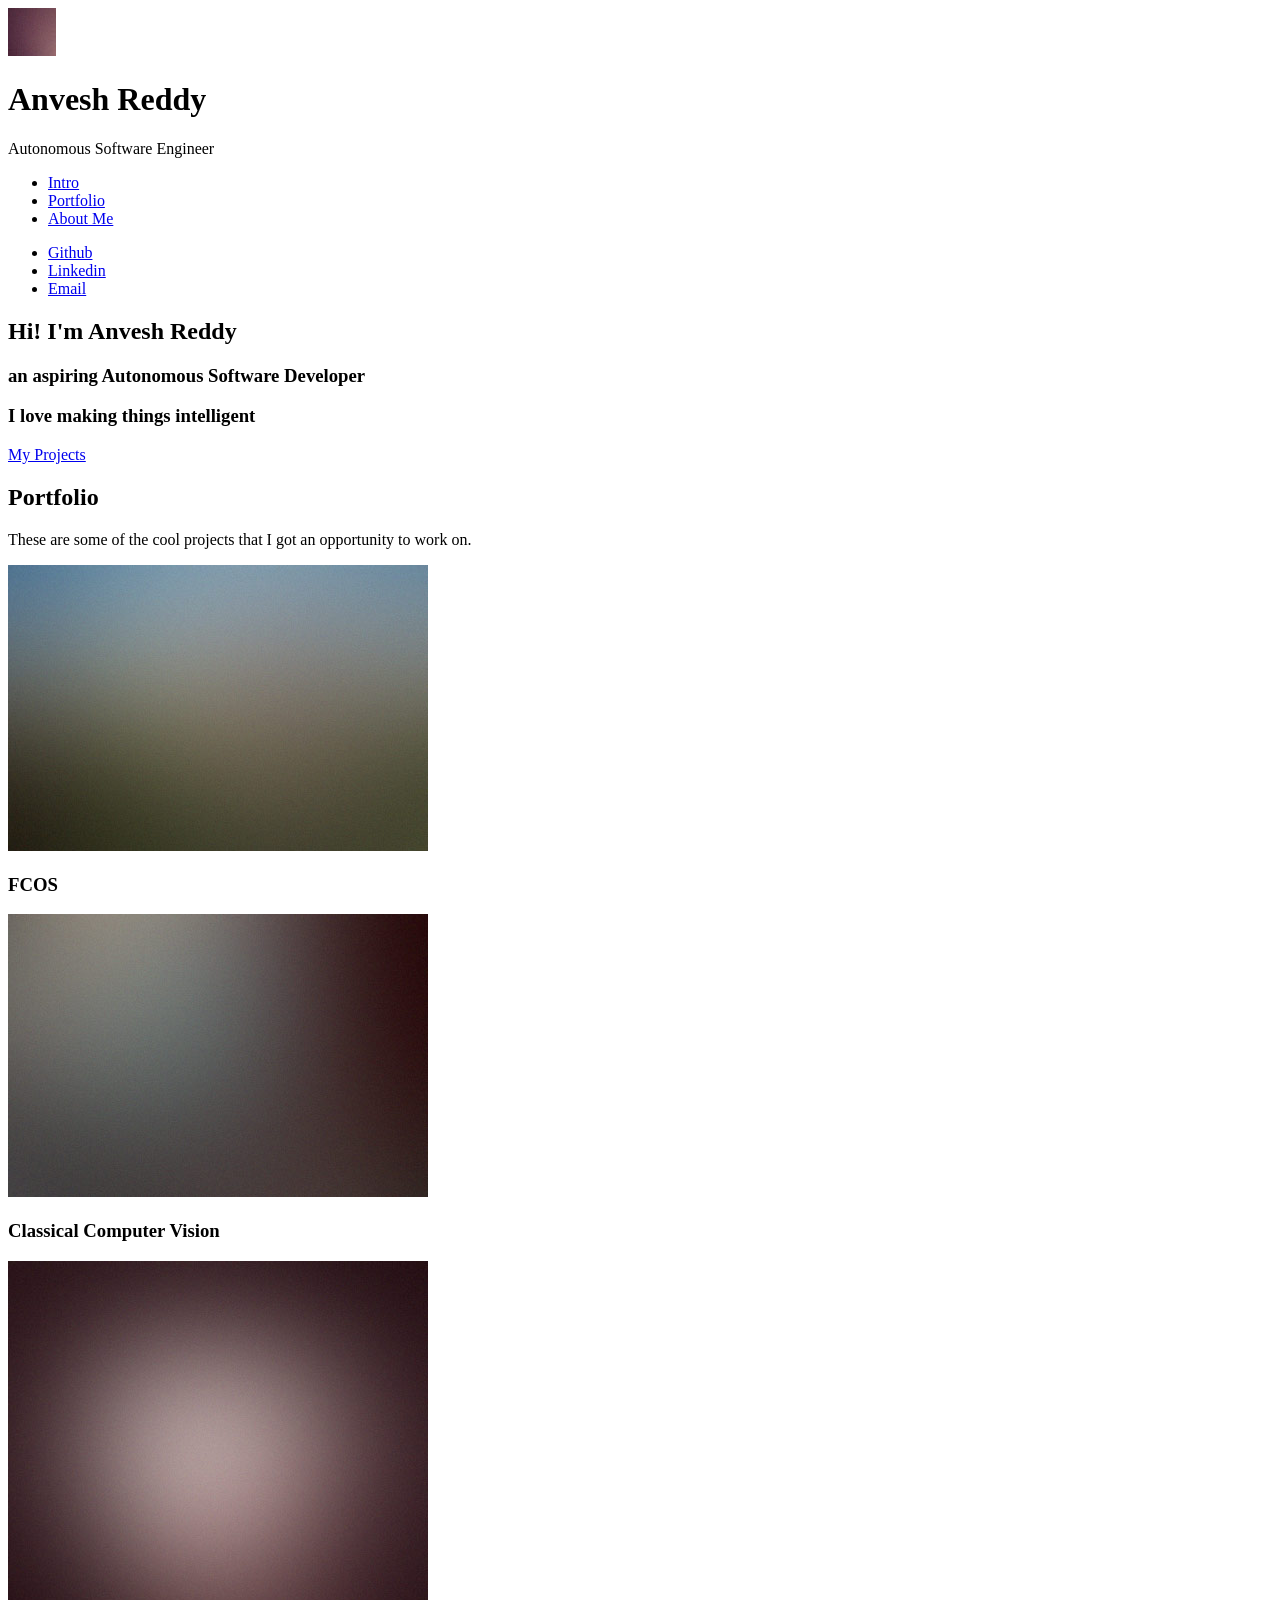
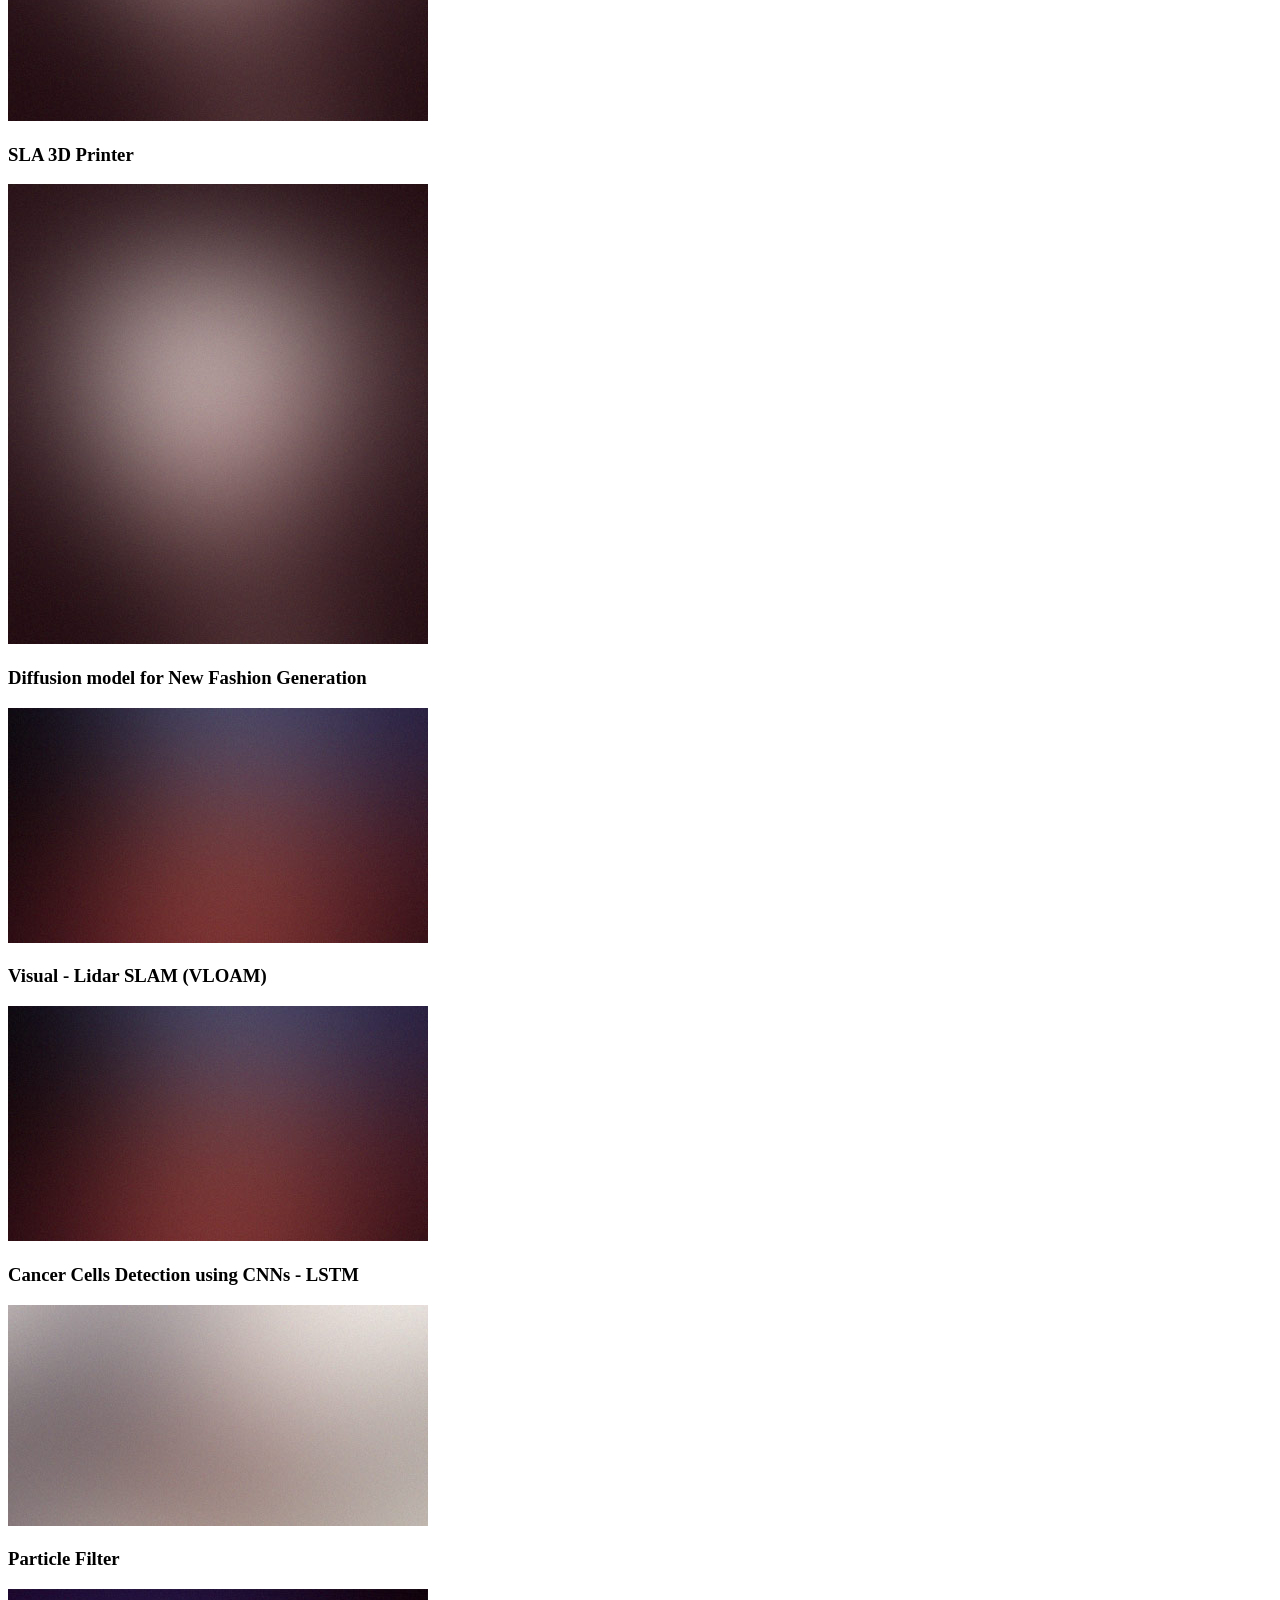
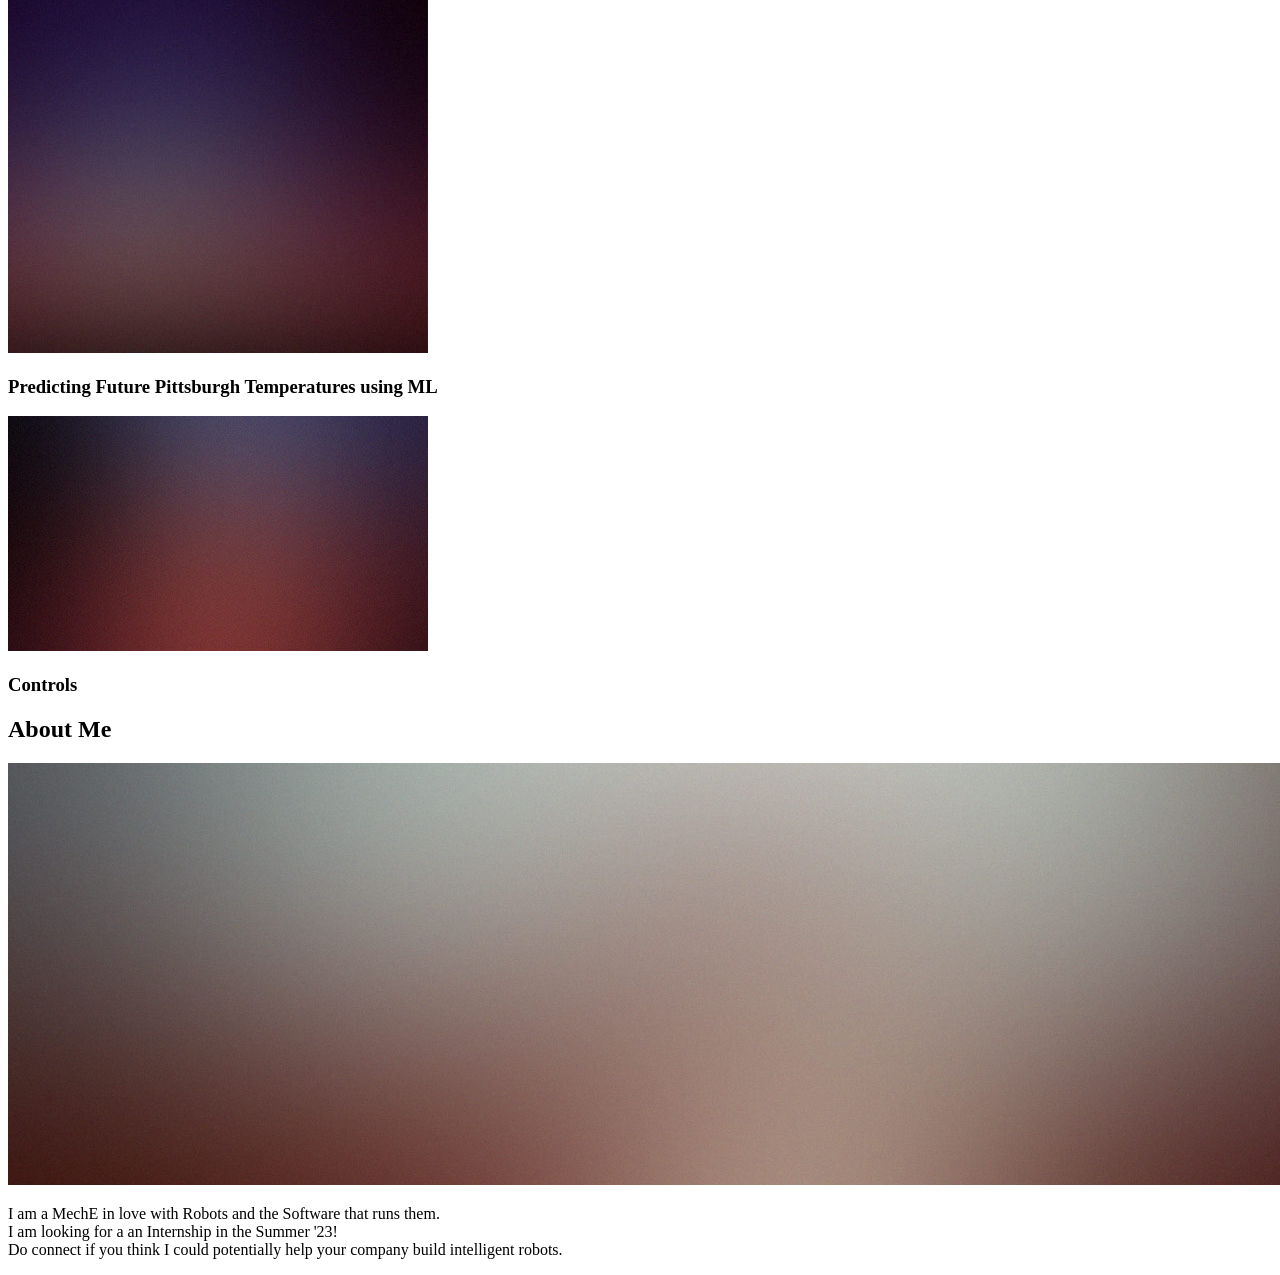
==== commit 2532e567: "changed 'smart' to 'intelligent'" ====
--- a/index.html
+++ b/index.html
@@ -55,7 +55,7 @@
 							<header>
 								<h2 class="alt">Hi! I'm <strong>Anvesh Reddy</strong> </h2> 
 								<h3 class="alt"> an aspiring Autonomous Software Developer </h3>
-								<h3>I love making things smart</h3>
+								<h3>I love making things intelligent</h3>
 							</header>
 
 							<footer>
@@ -167,7 +167,7 @@
 							<a href="#" class="image featured"><img src="images/pic08.jpg" alt="" /></a>
 
 							<p>I am a MechE in love with Robots and the Software that runs them.<br/> I am looking for a an Internship in the Summer '23! <br/>
-								Do connect if you think I could potentially help your company build smart robots.</p>
+								Do connect if you think I could potentially help your company build intelligent robots.</p>
 
 
 						</div>
@@ -222,4 +222,4 @@
 			<script src="assets/js/main.js"></script>
 
 	</body>
-</html>+</html>
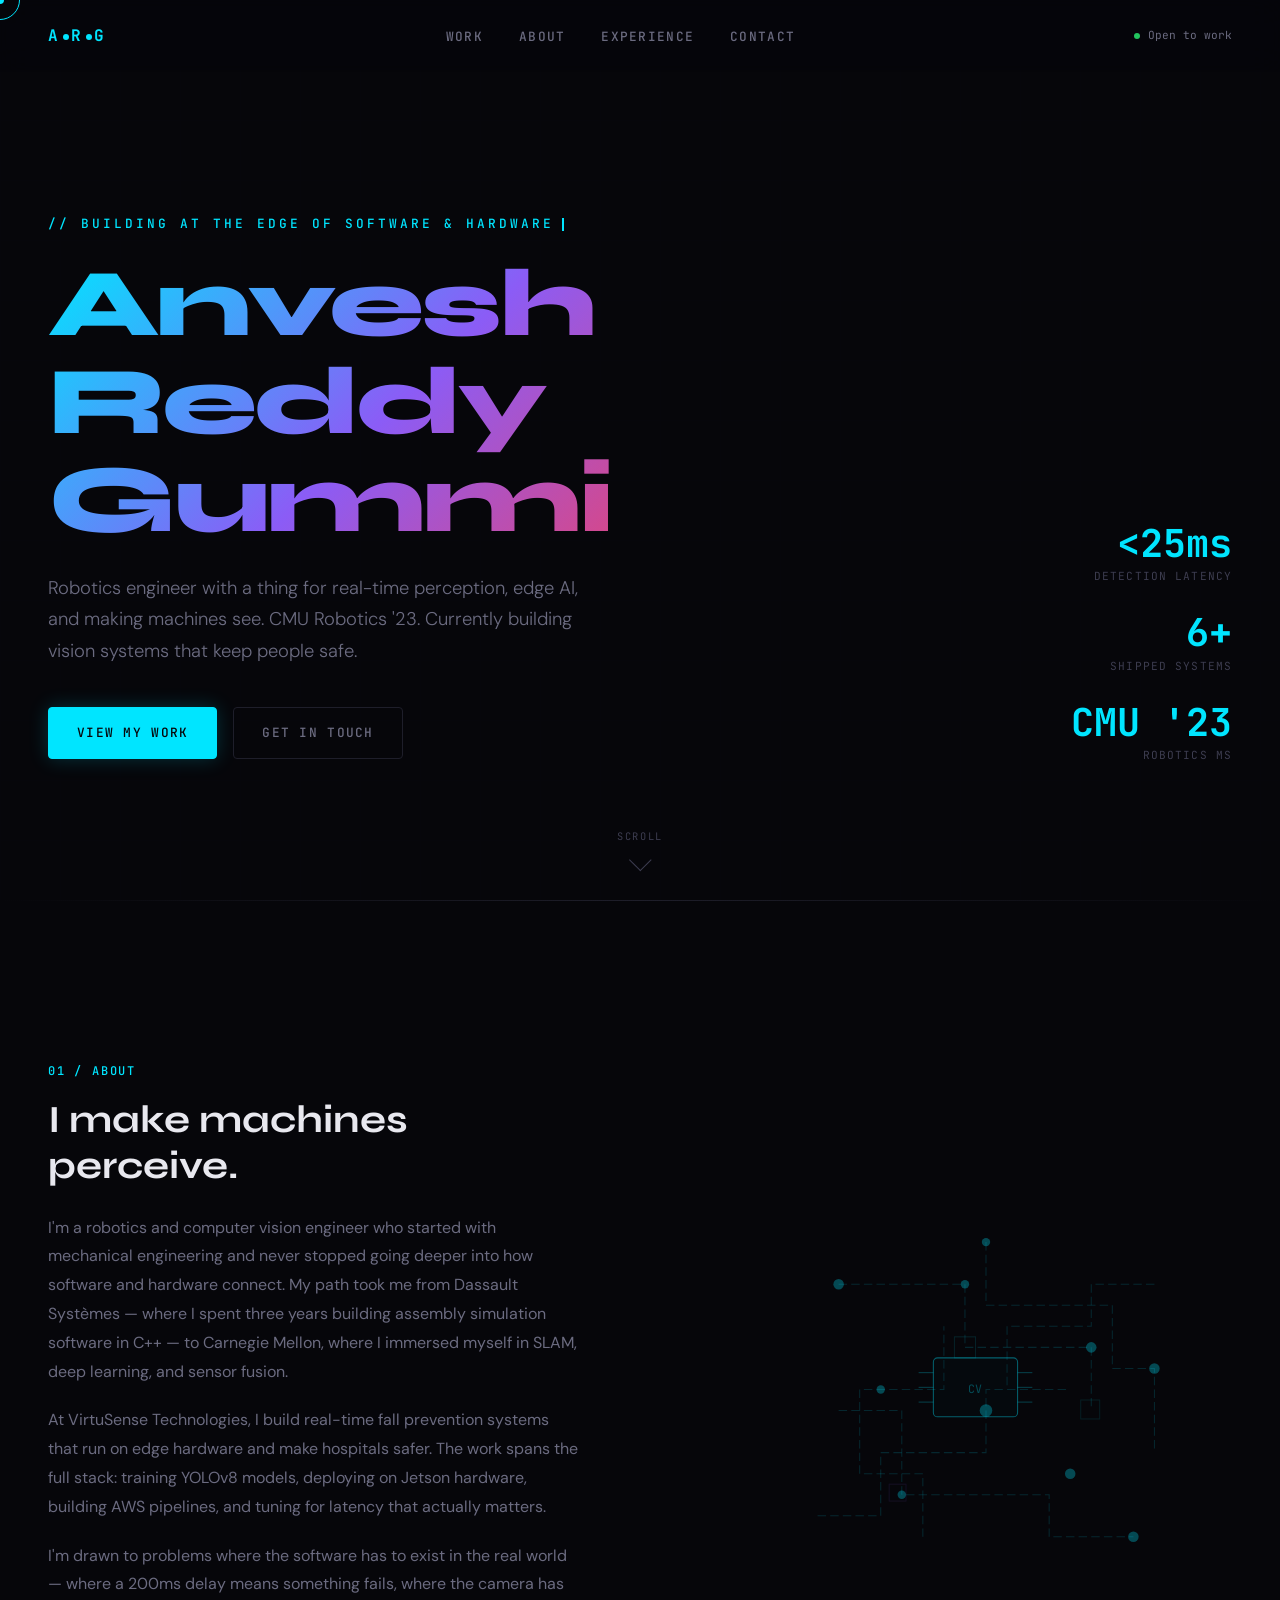
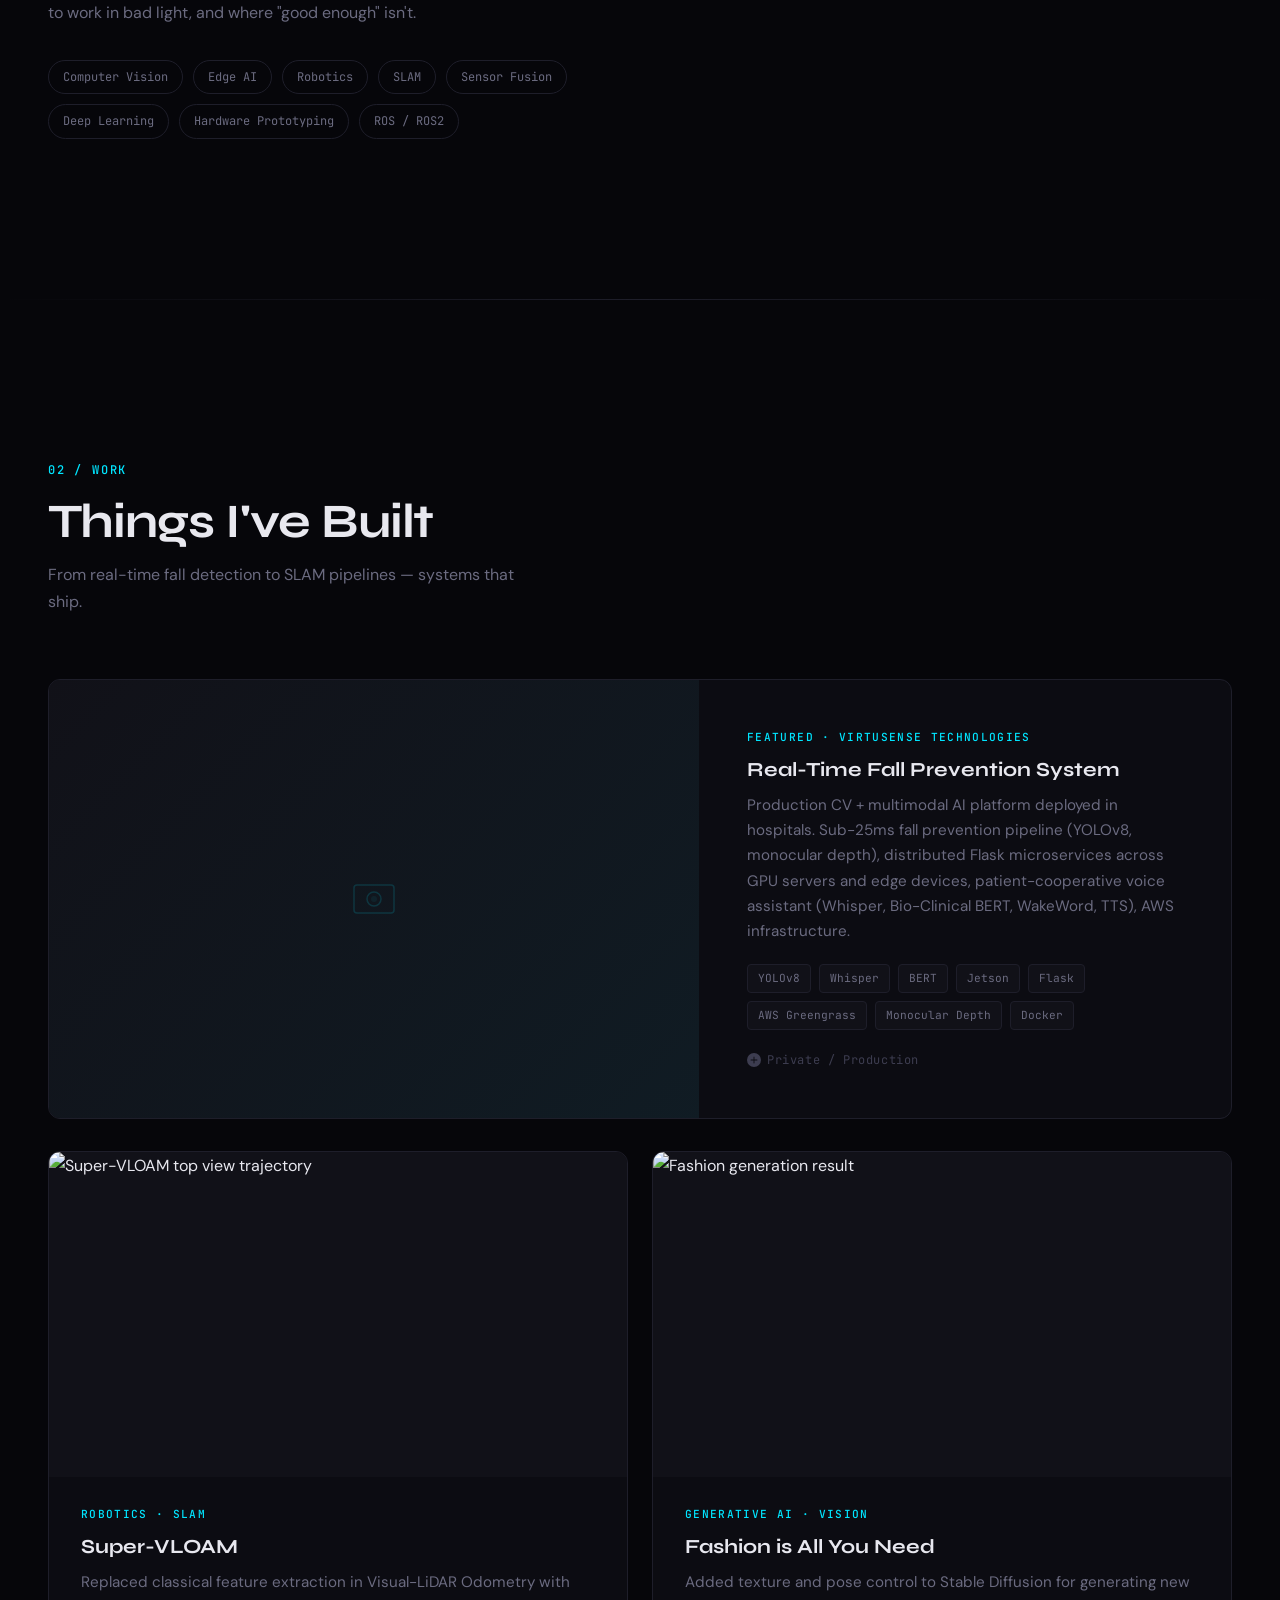
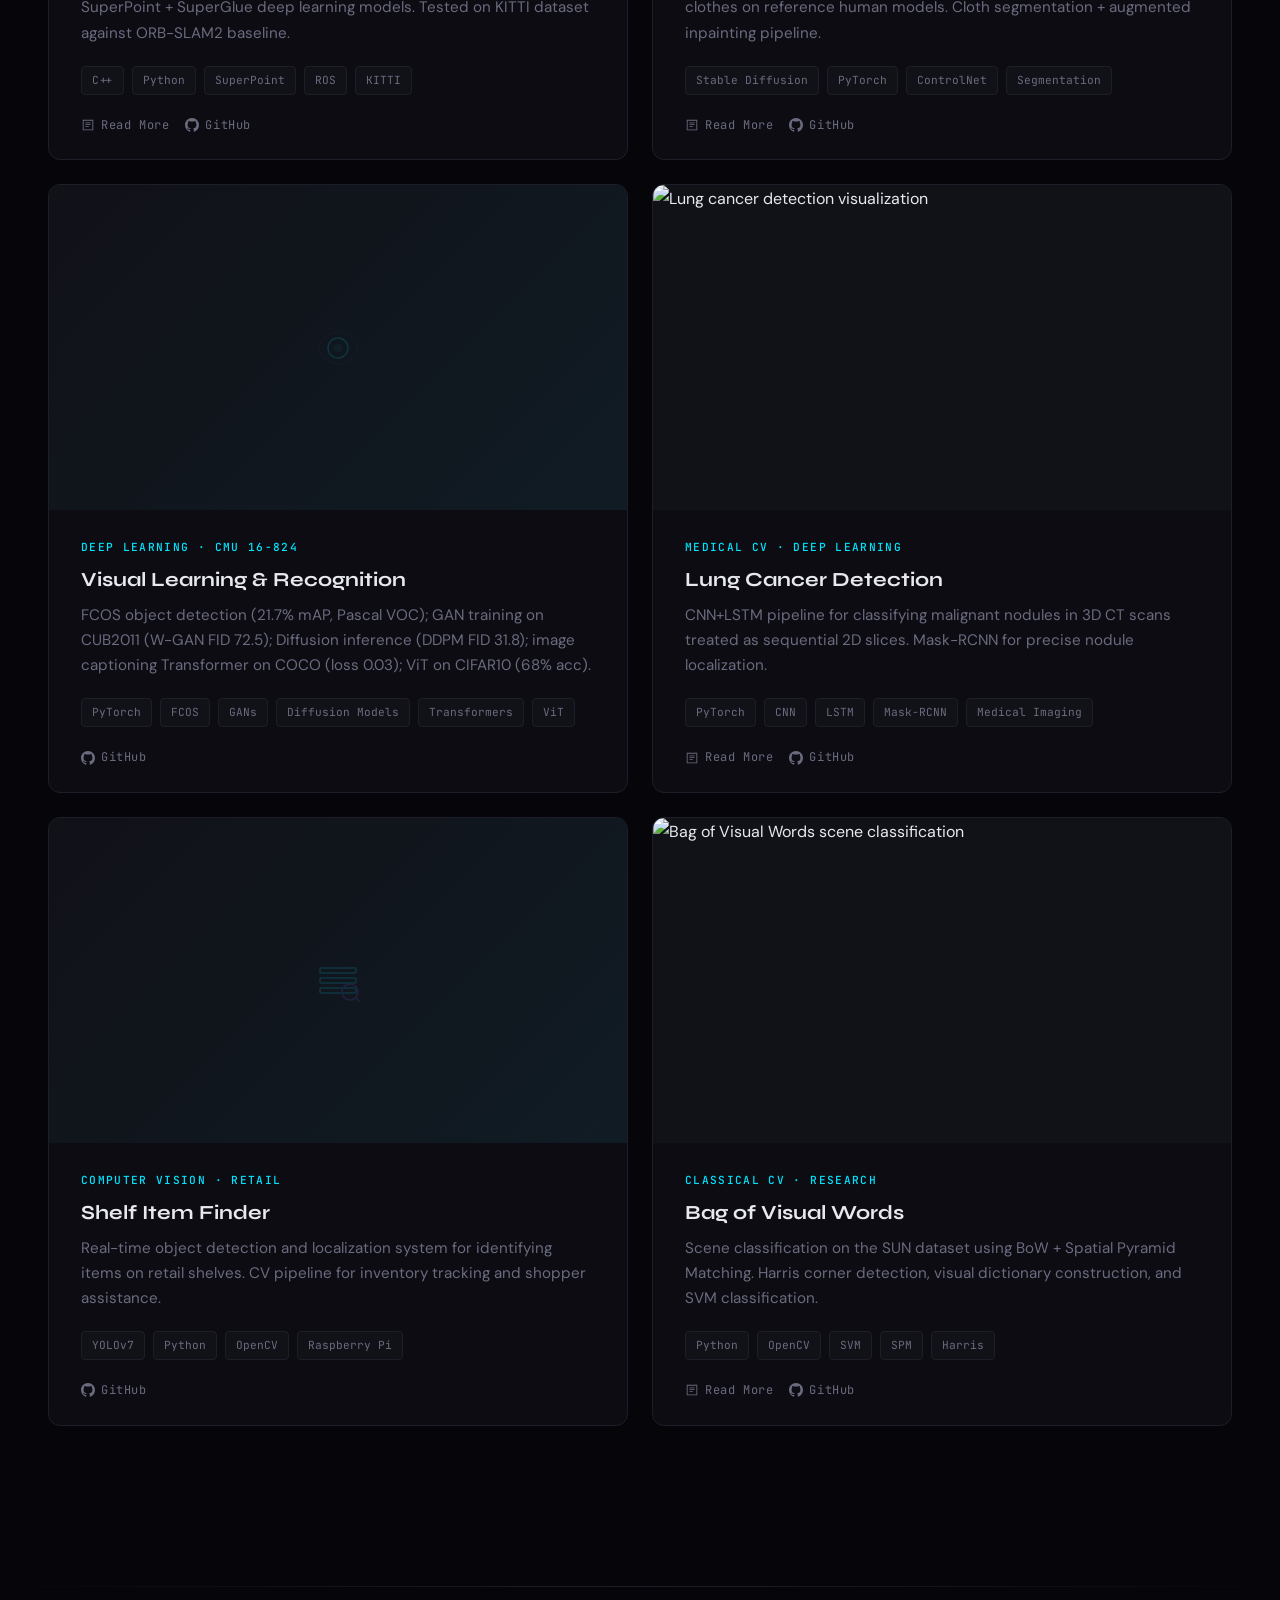
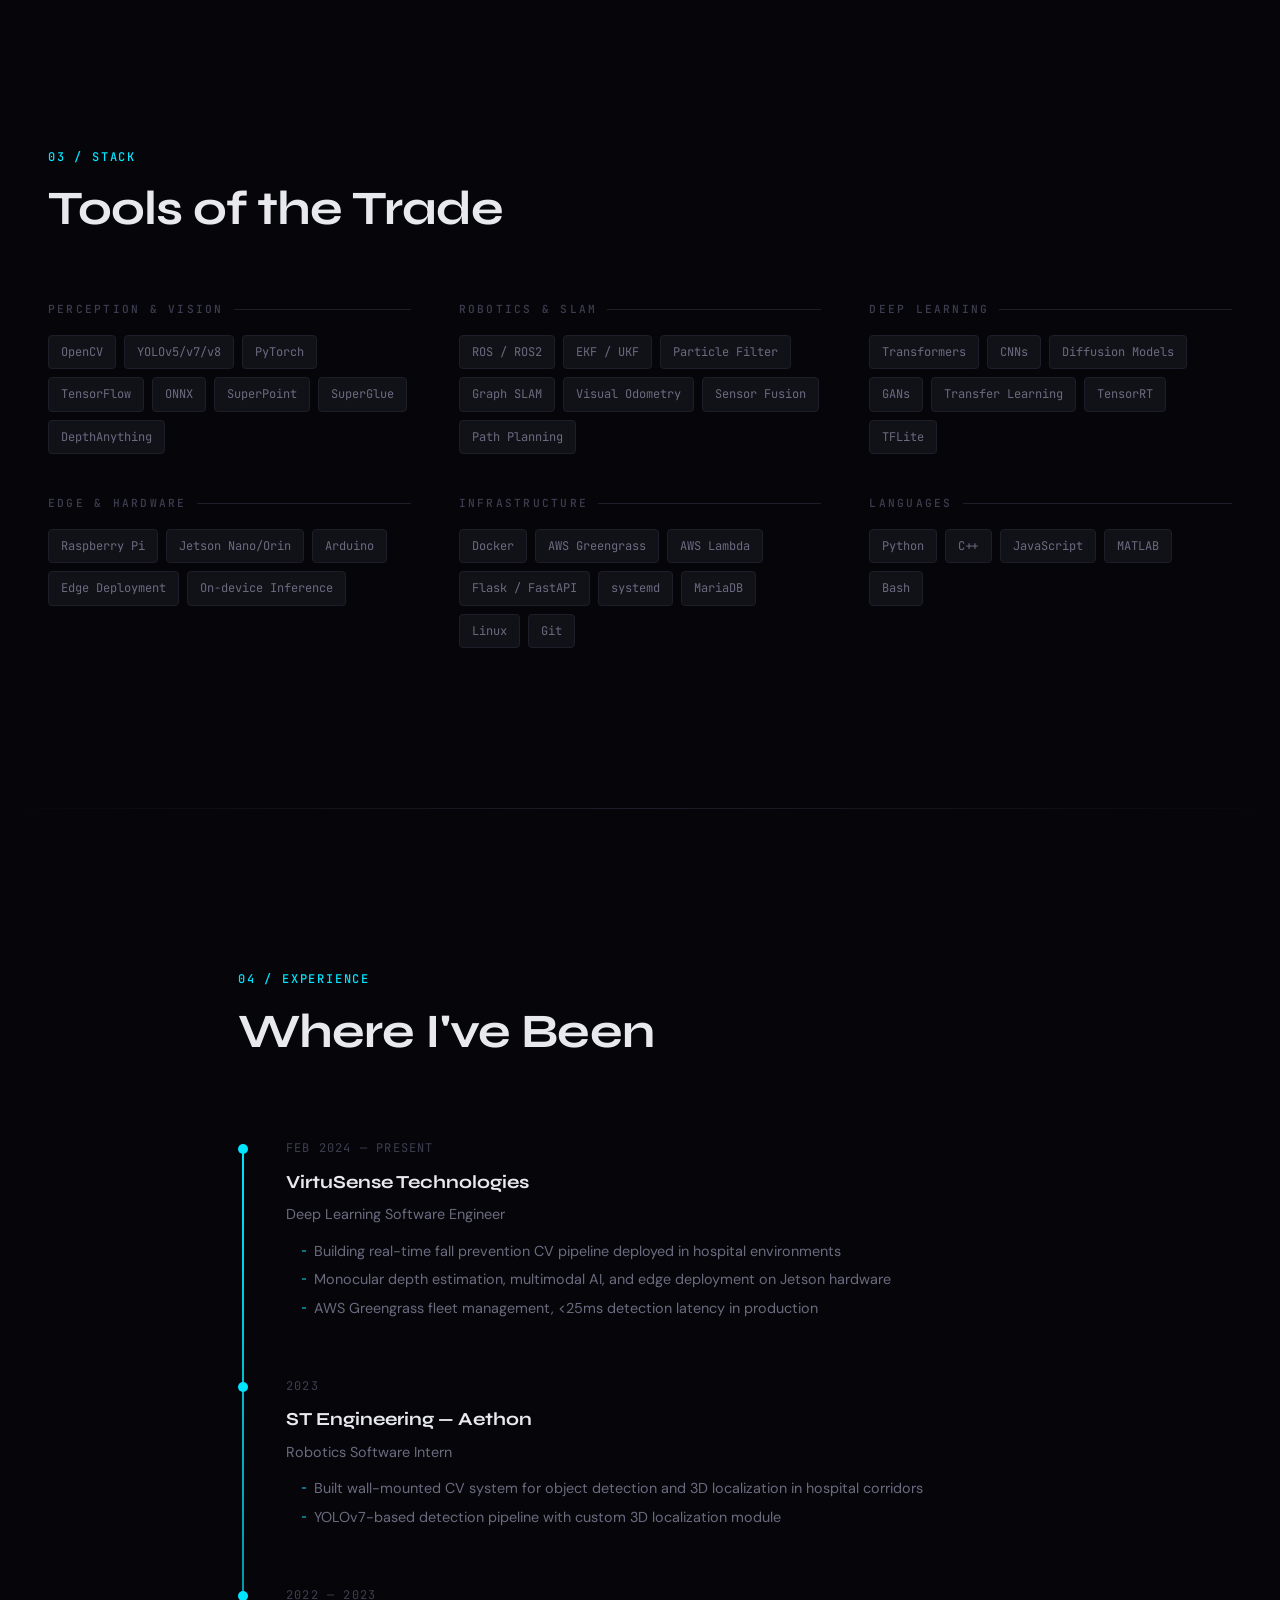
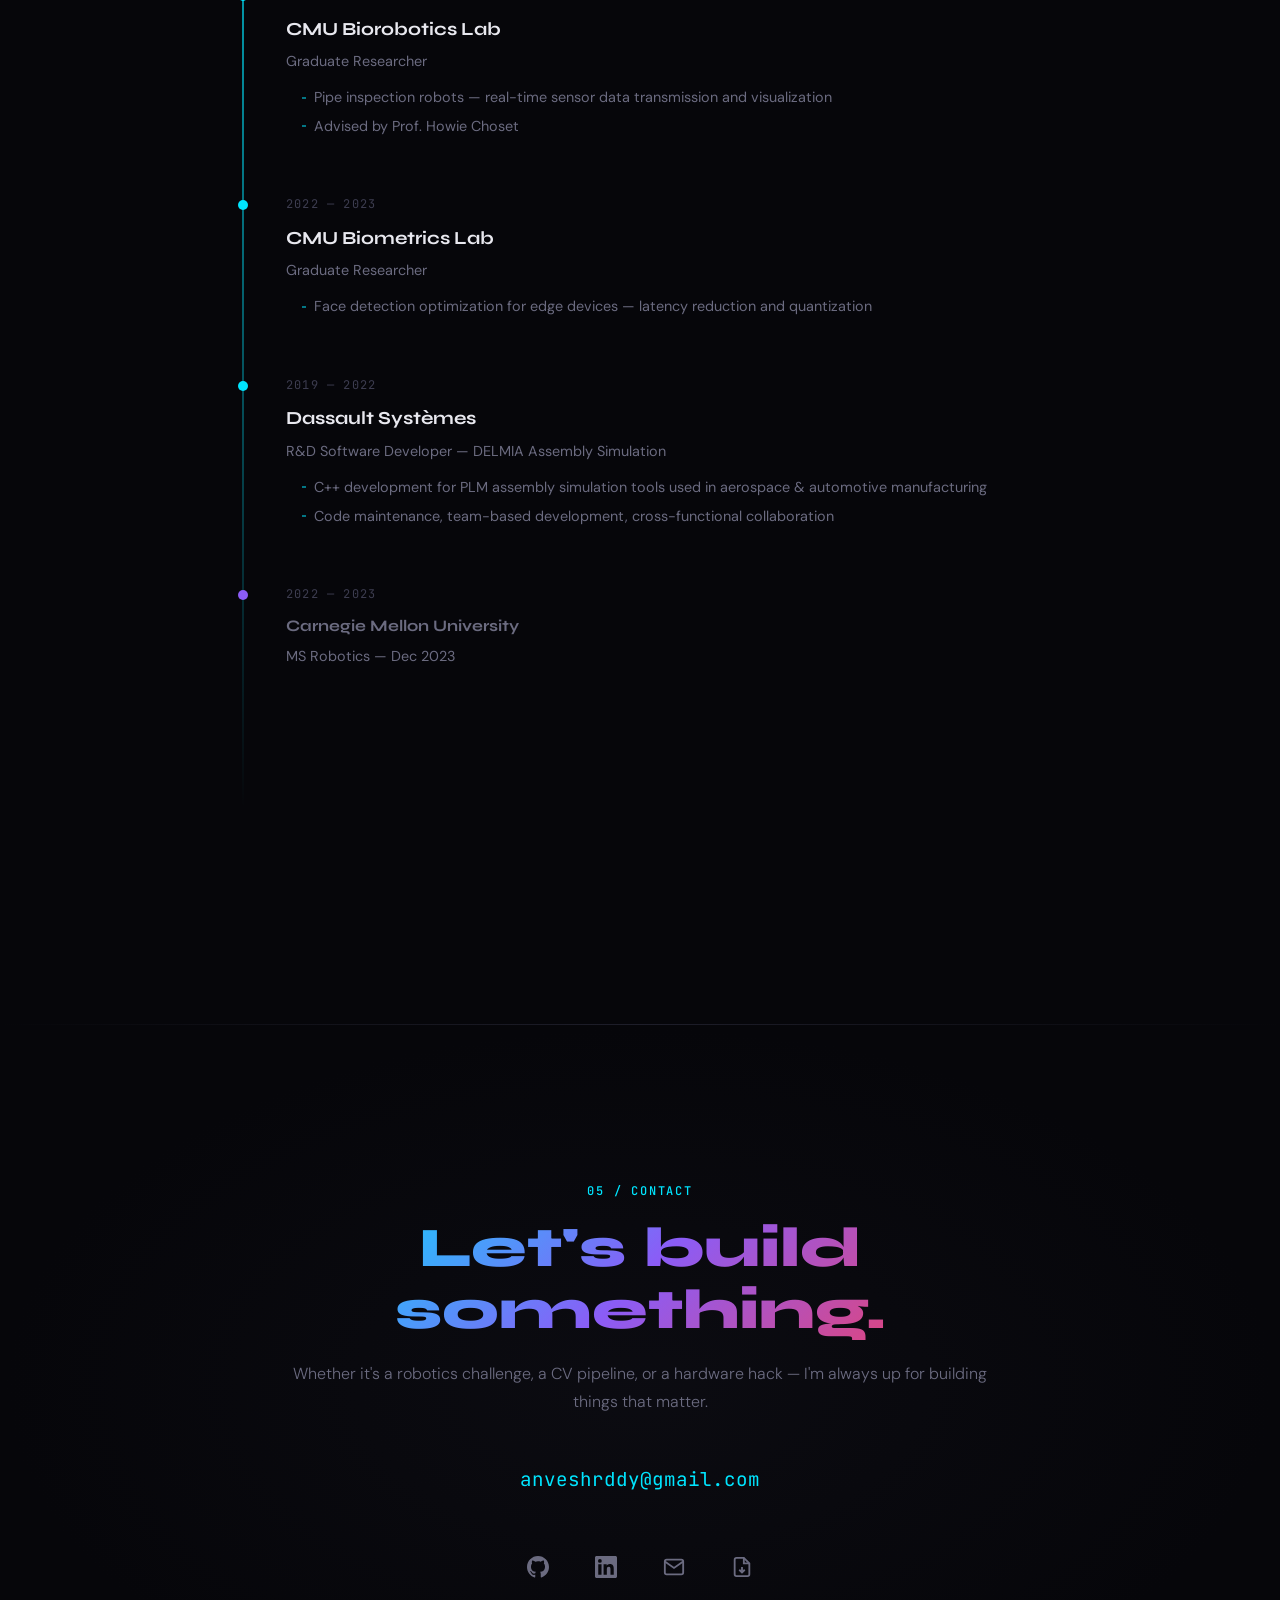
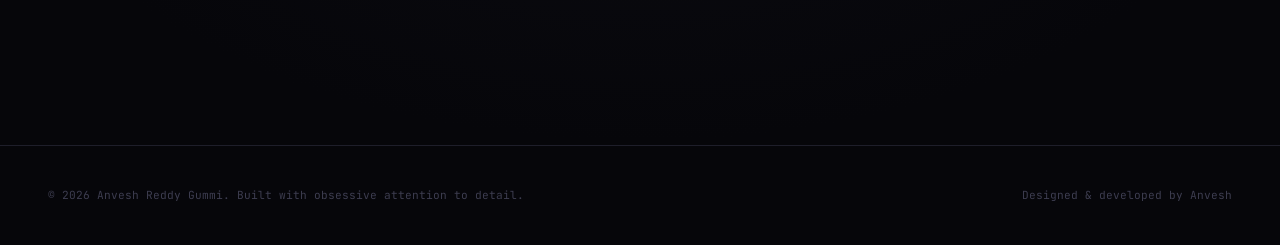
==== commit 1314d3ea: "Upgrading - first step" ====
--- a/index.html
+++ b/index.html
@@ -1,225 +1,690 @@
 <!DOCTYPE HTML>
-<html>
-	<head>
-		<title>Anvesh Reddy</title>
-		<meta charset="utf-8" />
-		<meta name="viewport" content="width=device-width, initial-scale=1, user-scalable=no" />
-		<link rel="stylesheet" href="assets/css/main.css" />
-	</head>
-	<body class="is-preload">
-
-		<!-- Header -->
-			<div id="header">
-
-				<div class="top">
-
-					<!-- Logo -->
-						<div id="logo">
-							<span class="image avatar48"><img src="images/avatar.jpg" alt="" /></span>
-							<h1 id="title">Anvesh Reddy</h1>
-							<p>Autonomous Software Engineer</p>
-						</div>
-
-					<!-- Nav -->
-						<nav id="nav">
-							<ul>
-								<li><a href="#top" id="top-link"><span class="icon solid fa-home">Intro</span></a></li>
-								<li><a href="#portfolio" id="portfolio-link"><span class="icon solid fa-th">Portfolio</span></a></li>
-								<li><a href="#about" id="about-link"><span class="icon solid fa-user">About Me</span></a></li>
-								<!-- <li><a href="#contact" id="contact-link"><span class="icon solid fa-envelope">Contact</span></a></li> -->
-							</ul>
-						</nav>
-
-				</div>
-
-				<div class="bottom">
-
-					<!-- Social Icons -->
-						<ul class="icons">
-							<li><a href="https://anveshrddy.github.io/" target="_blank" class="icon brands fa-github"><span class="label">Github</span></a></li>
-							<li><a href="https://www.linkedin.com/in/anvesh-reddy-gummi-506439139/" target="_blank" class="icon brands fa-linkedin"><span class="label">Linkedin</span></a></li>
-							<li><a href="mailto:anveshrddy@gmail.com" class="icon solid fa-envelope"><span class="label">Email</span></a></li>
-						</ul>
-
-				</div>
-
-			</div>
-
-		<!-- Main -->
-			<div id="main">
-
-				<!-- Intro -->
-					<section id="top" class="one dark cover">
-						<div class="container">
-
-							<header>
-								<h2 class="alt">Hi! I'm <strong>Anvesh Reddy</strong> </h2> 
-								<h3 class="alt"> an aspiring Autonomous Software Developer </h3>
-								<h3>I love making things intelligent</h3>
-							</header>
-
-							<footer>
-								<a href="#portfolio" class="button scrolly">My Projects</a>
-							</footer>
-
-						</div>
-					</section>
-
-				<!-- Portfolio -->
-					<section id="portfolio" class="two">
-						<div class="container">
-
-							<header>
-								<h2>Portfolio</h2>
-							</header>
-
-							<p>These are some of the cool projects that I got an opportunity to work on.</p>
-
-							<div class="row">
-								<div class="col-4 col-12-mobile">
-									<article class="item">
-										<a href="#" class="image fit"><img src="images/pic02.jpg" alt="" /></a>
-										<header>
-											<h3>FCOS</h3>
-										</header>
-									</article>
-									<article class="item">
-										<a href="#" class="image fit"><img src="images/pic03.jpg" alt="" /></a>
-										<header>
-											<h3>Classical Computer Vision</h3>
-										</header>
-									</article>
-									<article class="item">
-										<a href="#" class="image fit"><img src="images/pic04.jpg" alt="" /></a>
-										<header>
-											<h3>SLA 3D Printer</h3>
-										</header>
-									</article>
-								</div>
-								<div class="col-4 col-12-mobile">
-									<article class="item">
-										<a href="#" class="image fit"><img src="images/pic04.jpg" alt="" /></a>
-										<header>
-											<h3>Diffusion model for New Fashion Generation</h3>
-										</header>
-									</article>
-									<article class="item">
-										<a href="#" class="image fit"><img src="images/pic05.jpg" alt="" /></a>
-										<header>
-											<h3>Visual - Lidar SLAM (VLOAM)</h3>
-										</header>
-									</article>
-									<article class="item">
-										<a href="#" class="image fit"><img src="images/pic05.jpg" alt="" /></a>
-										<header>
-											<h3>Cancer Cells Detection using CNNs - LSTM</h3>
-										</header>
-									</article>
-								</div>
-								<div class="col-4 col-12-mobile">
-									<article class="item">
-										<a href="#" class="image fit"><img src="images/pic06.jpg" alt="" /></a>
-										<header>
-											<h3>Particle Filter</h3>
-										</header>
-									</article>
-									<article class="item">
-										<a href="#" class="image fit"><img src="images/pic07.jpg" alt="" /></a>
-										<header>
-											<h3>Predicting Future Pittsburgh Temperatures using ML</h3>
-										</header>
-									</article>
-									<article class="item">
-										<a href="#" class="image fit"><img src="images/pic05.jpg" alt="" /></a>
-										<header>
-											<h3>Controls</h3>
-										</header>
-									</article>
-								</div>
-								<div class="col-4 col-12-mobile">
-									<!-- <article class="item">
-										<a href="#" class="image fit"><img src="images/pic04.jpg" alt="" /></a>
-										<header>
-											<h3>SLA 3D Printer</h3>
-										</header>
-									</article> -->
-									<!-- <article class="item">
-										<a href="#" class="image fit"><img src="images/pic05.jpg" alt="" /></a>
-										<header>
-											<h3>Controls</h3>
-										</header>
-									</article> -->
-								</div>
-								
-							</div>
-
-						</div>
-					</section>
-
-				<!-- About Me -->
-					<section id="about" class="three">
-						<div class="container">
-
-							<header>
-								<h2>About Me</h2>
-							</header>
-
-							<a href="#" class="image featured"><img src="images/pic08.jpg" alt="" /></a>
-
-							<p>I am a MechE in love with Robots and the Software that runs them.<br/> I am looking for a an Internship in the Summer '23! <br/>
-								Do connect if you think I could potentially help your company build intelligent robots.</p>
-
-
-						</div>
-					</section>
-
-				<!-- Contact -->
-					<!-- <section id="contact" class="four">
-						<div class="container">
-
-							<header>
-								<h2>Contact</h2>
-							</header>
-
-							<p>I am looking for internships! <br/>
-								Do leave a message if you think I could potentially help your company build smart robots.</p>
-
-							<form method="post" action="#">
-								<div class="row">
-									<div class="col-6 col-12-mobile"><input type="text" name="name" placeholder="Name" /></div>
-									<div class="col-6 col-12-mobile"><input type="text" name="email" placeholder="anveshrddy@gmail.com" /></div>
-									<div class="col-12">
-										<textarea name="message" placeholder="Message"></textarea>
-									</div>
-									<div class="col-12">
-										<input type="submit" value="Send Message" />
-									</div>
-								</div>
-							</form> 
-
-						</div>
-					</section> -->
-
-			</div>
-
-		<!-- Footer -->
-			<!-- <div id="footer">
-
-				<!-- Copyright -->
-				<!--	<ul class="copyright">
-						<li>&copy; Untitled. All rights reserved.</li><li>Design: <a href="http://html5up.net">HTML5 UP</a></li>
-					</ul>
-
-			</div> -->
-
-		<!-- Scripts -->
-			<script src="assets/js/jquery.min.js"></script>
-			<script src="assets/js/jquery.scrolly.min.js"></script>
-			<script src="assets/js/jquery.scrollex.min.js"></script>
-			<script src="assets/js/browser.min.js"></script>
-			<script src="assets/js/breakpoints.min.js"></script>
-			<script src="assets/js/util.js"></script>
-			<script src="assets/js/main.js"></script>
-
-	</body>
+<html lang="en">
+<head>
+  <meta charset="utf-8" />
+  <meta name="viewport" content="width=device-width, initial-scale=1" />
+  <title>Anvesh Reddy Gummi — Robotics & Computer Vision Engineer</title>
+  <meta name="description" content="Portfolio of Anvesh Reddy Gummi — CMU Robotics MS. Building real-time perception systems, edge AI, and vision pipelines." />
+
+  <!-- Open Graph -->
+  <meta property="og:title"       content="Anvesh Reddy Gummi" />
+  <meta property="og:description" content="Robotics & Computer Vision Engineer | CMU Robotics MS" />
+  <meta property="og:type"        content="website" />
+
+  <!-- Preload critical fonts -->
+  <link rel="preconnect" href="https://fonts.googleapis.com" />
+  <link rel="preconnect" href="https://fonts.gstatic.com" crossorigin />
+  <link href="https://fonts.googleapis.com/css2?family=Syne:wght@700;800&family=DM+Sans:ital,opsz,wght@0,9..40,300;0,9..40,400;0,9..40,500&family=JetBrains+Mono:wght@300;400;500;700&display=swap" rel="stylesheet" />
+
+  <!-- Styles -->
+  <link rel="stylesheet" href="assets/css/styles.css" />
+
+  <!-- Three.js & GSAP via CDN -->
+  <script src="https://cdnjs.cloudflare.com/ajax/libs/three.js/r128/three.min.js"></script>
+  <script src="https://cdnjs.cloudflare.com/ajax/libs/gsap/3.12.2/gsap.min.js"></script>
+  <script src="https://cdnjs.cloudflare.com/ajax/libs/gsap/3.12.2/ScrollTrigger.min.js"></script>
+</head>
+<body>
+
+  <!-- Scroll progress -->
+  <div id="scroll-progress" aria-hidden="true"></div>
+
+  <!-- Custom cursor (desktop only) -->
+  <div id="cursor-dot"  aria-hidden="true"></div>
+  <div id="cursor-ring" aria-hidden="true"></div>
+
+  <!-- Email copy toast -->
+  <div id="copy-toast" role="status" aria-live="polite">Copied!</div>
+
+  <!-- ══════════════════════════════════════
+       NAVIGATION
+  ══════════════════════════════════════ -->
+  <nav id="navbar" role="navigation" aria-label="Main navigation">
+    <a href="#hero" class="nav-logo" aria-label="Home">
+      A<span class="dot" aria-hidden="true"></span>R<span class="dot" aria-hidden="true"></span>G
+    </a>
+
+    <ul class="nav-links" role="list">
+      <li><a href="#projects">Work</a></li>
+      <li><a href="#about">About</a></li>
+      <li><a href="#experience">Experience</a></li>
+      <li><a href="#contact">Contact</a></li>
+    </ul>
+
+    <div class="nav-status" aria-label="Availability status">
+      <span class="status-dot" aria-hidden="true"></span>
+      <span class="status-label">Open to work</span>
+    </div>
+
+    <button class="nav-hamburger" aria-label="Open menu" aria-expanded="false">
+      <span></span><span></span><span></span>
+    </button>
+  </nav>
+
+  <!-- Mobile menu overlay -->
+  <div id="mobile-menu" role="dialog" aria-modal="true" aria-label="Navigation menu">
+    <button class="menu-close" aria-label="Close menu">✕</button>
+    <a href="#projects">Work</a>
+    <a href="#about">About</a>
+    <a href="#experience">Experience</a>
+    <a href="#contact">Contact</a>
+    <div class="nav-status" style="margin-top:24px;">
+      <span class="status-dot"></span>
+      <span class="status-label">Open to work</span>
+    </div>
+  </div>
+
+  <!-- ══════════════════════════════════════
+       HERO
+  ══════════════════════════════════════ -->
+  <section id="hero" aria-label="Introduction">
+    <canvas id="hero-canvas" aria-hidden="true"></canvas>
+    <div class="hero-grid" aria-hidden="true"></div>
+
+    <div class="hero-content">
+      <p class="hero-tagline">
+        // building at the edge of software &amp; hardware
+        <span class="cursor-blink" aria-hidden="true"></span>
+      </p>
+      <h1 class="hero-name">Anvesh Reddy Gummi</h1>
+      <p class="hero-subtitle">
+        Robotics engineer with a thing for real-time perception, edge AI, and making machines see.
+        CMU Robotics '23. Currently building vision systems that keep people safe.
+      </p>
+      <div class="hero-ctas">
+        <a href="#projects" class="btn btn-primary">View My Work</a>
+        <a href="#contact"  class="btn btn-ghost">Get In Touch</a>
+      </div>
+    </div>
+
+    <!-- Floating metrics -->
+    <div class="hero-metrics" aria-label="Key metrics">
+      <div class="metric-block">
+        <span class="metric-value">&lt;25ms</span>
+        <span class="metric-label">Detection Latency</span>
+      </div>
+      <div class="metric-block">
+        <span class="metric-value">6+</span>
+        <span class="metric-label">Shipped Systems</span>
+      </div>
+      <div class="metric-block">
+        <span class="metric-value">CMU '23</span>
+        <span class="metric-label">Robotics MS</span>
+      </div>
+    </div>
+
+    <div class="scroll-indicator" aria-hidden="true">
+      <span>scroll</span>
+      <div class="scroll-chevron"></div>
+    </div>
+  </section>
+
+  <hr class="section-divider" />
+
+  <!-- ══════════════════════════════════════
+       ABOUT
+  ══════════════════════════════════════ -->
+  <section id="about" aria-label="About">
+    <div class="section">
+      <div class="section-inner">
+        <div class="about-text">
+          <span class="section-tag reveal" data-delay="0">01 / About</span>
+          <h2 class="about-heading reveal" data-delay="0.1">I make machines perceive.</h2>
+          <p class="reveal" data-delay="0.2">
+            I'm a robotics and computer vision engineer who started with mechanical engineering and never stopped
+            going deeper into how software and hardware connect. My path took me from Dassault Systèmes — where I
+            spent three years building assembly simulation software in C++ — to Carnegie Mellon, where I immersed
+            myself in SLAM, deep learning, and sensor fusion.
+          </p>
+          <p class="reveal" data-delay="0.25">
+            At VirtuSense Technologies, I build real-time fall prevention systems that run on edge hardware and
+            make hospitals safer. The work spans the full stack: training YOLOv8 models, deploying on Jetson
+            hardware, building AWS pipelines, and tuning for latency that actually matters.
+          </p>
+          <p class="reveal" data-delay="0.3">
+            I'm drawn to problems where the software has to exist in the real world — where a 200ms delay means
+            something fails, where the camera has to work in bad light, and where "good enough" isn't.
+          </p>
+          <div class="identity-tags reveal" data-delay="0.35">
+            <span class="identity-tag">Computer Vision</span>
+            <span class="identity-tag">Edge AI</span>
+            <span class="identity-tag">Robotics</span>
+            <span class="identity-tag">SLAM</span>
+            <span class="identity-tag">Sensor Fusion</span>
+            <span class="identity-tag">Deep Learning</span>
+            <span class="identity-tag">Hardware Prototyping</span>
+            <span class="identity-tag">ROS / ROS2</span>
+          </div>
+        </div>
+
+        <!-- Animated circuit SVG -->
+        <div class="about-visual reveal" data-delay="0.15" aria-hidden="true">
+          <svg class="circuit-svg" viewBox="0 0 400 380" fill="none" xmlns="http://www.w3.org/2000/svg">
+            <!-- Trace lines -->
+            <path class="circuit-trace" d="M60 80 H180 V140 H300 V200" />
+            <path class="circuit-trace" d="M60 200 H120 V280 H260 V320 H340" style="animation-delay:-1s" />
+            <path class="circuit-trace" d="M200 40 V100 H320 V160 H360 V240" style="animation-delay:-2s" />
+            <path class="circuit-trace" d="M40 300 H100 V240 H200 V180 H280" style="animation-delay:-1.5s" />
+            <path class="circuit-trace" d="M140 320 V260 H80 V180 H160 V120" style="animation-delay:-0.5s" />
+            <path class="circuit-trace" d="M360 80 H300 V120 H220 V180" style="animation-delay:-3s" />
+            <!-- Larger connector squares -->
+            <rect x="170" y="130" width="20" height="20" stroke="#00E5FF" stroke-width="1" fill="none" opacity="0.12" />
+            <rect x="290" y="190" width="18" height="18" stroke="#00E5FF" stroke-width="1" fill="none" opacity="0.1" />
+            <rect x="108" y="270" width="16" height="16" stroke="#8B5CF6" stroke-width="1" fill="none" opacity="0.1" />
+            <!-- Circuit nodes -->
+            <circle class="circuit-node" cx="60"  cy="80"  r="5" />
+            <circle class="circuit-node" cx="180" cy="80"  r="4" />
+            <circle class="circuit-node" cx="300" cy="140" r="5" />
+            <circle class="circuit-node" cx="200" cy="200" r="6" />
+            <circle class="circuit-node" cx="120" cy="280" r="4" />
+            <circle class="circuit-node" cx="340" cy="320" r="5" />
+            <circle class="circuit-node" cx="200" cy="40"  r="4" />
+            <circle class="circuit-node" cx="360" cy="160" r="5" />
+            <circle class="circuit-node" cx="100" cy="180" r="4" />
+            <circle class="circuit-node" cx="280" cy="260" r="5" />
+            <!-- Small chip outline -->
+            <rect x="150" y="150" width="80" height="56" rx="4" stroke="#00E5FF" stroke-width="1" fill="rgba(0,229,255,0.03)" opacity="0.4" />
+            <!-- Chip pins -->
+            <line x1="150" y1="164" x2="136" y2="164" stroke="#00E5FF" stroke-width="1" opacity="0.25" />
+            <line x1="150" y1="178" x2="136" y2="178" stroke="#00E5FF" stroke-width="1" opacity="0.25" />
+            <line x1="150" y1="192" x2="136" y2="192" stroke="#00E5FF" stroke-width="1" opacity="0.25" />
+            <line x1="230" y1="164" x2="244" y2="164" stroke="#00E5FF" stroke-width="1" opacity="0.25" />
+            <line x1="230" y1="178" x2="244" y2="178" stroke="#00E5FF" stroke-width="1" opacity="0.25" />
+            <line x1="230" y1="192" x2="244" y2="192" stroke="#00E5FF" stroke-width="1" opacity="0.25" />
+            <!-- "CPU" label -->
+            <text x="190" y="183" font-family="JetBrains Mono, monospace" font-size="11" fill="#00E5FF" opacity="0.3" text-anchor="middle">CV</text>
+          </svg>
+        </div>
+      </div>
+    </div>
+  </section>
+
+  <hr class="section-divider" />
+
+  <!-- ══════════════════════════════════════
+       PROJECTS
+  ══════════════════════════════════════ -->
+  <section id="projects" aria-label="Projects">
+    <div class="section" style="max-width:1400px;margin:0 auto;">
+      <div class="projects-header">
+        <span class="section-tag reveal">02 / Work</span>
+        <h2 class="section-heading reveal" data-delay="0.1">Things I've Built</h2>
+        <p class="projects-subtext reveal" data-delay="0.2">From real-time fall detection to SLAM pipelines — systems that ship.</p>
+      </div>
+
+      <!-- Featured card -->
+      <article class="project-card-featured reveal" data-delay="0.1" aria-label="Featured project: Real-Time Fall Prevention System">
+        <div class="card-image">
+          <div class="card-image-placeholder">
+            <!-- Placeholder: replace with actual screenshot -->
+            <svg viewBox="0 0 48 48" fill="none" xmlns="http://www.w3.org/2000/svg">
+              <rect x="4" y="10" width="40" height="28" rx="3" stroke="#00E5FF" stroke-width="1.5"/>
+              <circle cx="24" cy="24" r="7" stroke="#00E5FF" stroke-width="1.5"/>
+              <circle cx="24" cy="24" r="3" fill="#00E5FF" opacity="0.4"/>
+            </svg>
+          </div>
+          <div class="card-image-overlay"><span>View Project →</span></div>
+        </div>
+        <div class="card-content">
+          <div class="card-badge">Featured · VirtuSense Technologies</div>
+          <h3 class="card-title">Real-Time Fall Prevention System</h3>
+          <p class="card-desc">
+            Production CV + multimodal AI platform deployed in hospitals. Sub-25ms fall prevention pipeline
+            (YOLOv8, monocular depth), distributed Flask microservices across GPU servers and edge devices,
+            patient-cooperative voice assistant (Whisper, Bio-Clinical BERT, WakeWord, TTS), AWS infrastructure.
+          </p>
+          <div class="card-tags">
+            <span class="tag">YOLOv8</span>
+            <span class="tag">Whisper</span>
+            <span class="tag">BERT</span>
+            <span class="tag">Jetson</span>
+            <span class="tag">Flask</span>
+            <span class="tag">AWS Greengrass</span>
+            <span class="tag">Monocular Depth</span>
+            <span class="tag">Docker</span>
+          </div>
+          <div class="card-links">
+            <span class="card-link" style="color:var(--text-muted);cursor:default;">
+              <svg viewBox="0 0 16 16" fill="currentColor"><path d="M8 0a8 8 0 100 16A8 8 0 008 0zm3.5 7.5a.5.5 0 010 1h-3v3a.5.5 0 01-1 0v-3h-3a.5.5 0 010-1h3v-3a.5.5 0 011 0v3h3z"/></svg>
+              Private / Production
+            </span>
+          </div>
+        </div>
+      </article>
+
+      <!-- Project grid -->
+      <div class="projects-grid">
+
+        <!-- Super-VLOAM -->
+        <article class="project-card reveal" data-delay="0.1" aria-label="Project: Super-VLOAM">
+          <div class="card-image">
+            <img src="images/SuperVLOAM/svloamtopview.png" alt="Super-VLOAM top view trajectory" loading="lazy" />
+            <div class="card-image-overlay"><span>View Project →</span></div>
+          </div>
+          <div class="card-content">
+            <div class="card-badge">Robotics · SLAM</div>
+            <h3 class="card-title">Super-VLOAM</h3>
+            <p class="card-desc">Replaced classical feature extraction in Visual-LiDAR Odometry with SuperPoint + SuperGlue deep learning models. Tested on KITTI dataset against ORB-SLAM2 baseline.</p>
+            <div class="card-tags">
+              <span class="tag">C++</span>
+              <span class="tag">Python</span>
+              <span class="tag">SuperPoint</span>
+              <span class="tag">ROS</span>
+              <span class="tag">KITTI</span>
+            </div>
+            <div class="card-links">
+              <a href="Super-VLOAM.html" class="card-link">
+                <svg viewBox="0 0 16 16" fill="currentColor"><path d="M2 2h12v12H2V2zm1 1v10h10V3H3zm2 2h6v1H5V5zm0 2h6v1H5V7zm0 2h4v1H5V9z"/></svg>
+                Read More
+              </a>
+              <a href="#" class="card-link" aria-label="GitHub (placeholder)">
+                <svg viewBox="0 0 24 24" fill="currentColor"><path d="M12 0C5.374 0 0 5.373 0 12c0 5.302 3.438 9.8 8.207 11.387.599.111.793-.261.793-.577v-2.234c-3.338.726-4.033-1.416-4.033-1.416-.546-1.387-1.333-1.756-1.333-1.756-1.089-.745.083-.729.083-.729 1.205.084 1.839 1.237 1.839 1.237 1.07 1.834 2.807 1.304 3.492.997.107-.775.418-1.305.762-1.604-2.665-.305-5.467-1.334-5.467-5.931 0-1.311.469-2.381 1.236-3.221-.124-.303-.535-1.524.117-3.176 0 0 1.008-.322 3.301 1.23A11.509 11.509 0 0112 5.803c1.02.005 2.047.138 3.006.404 2.291-1.552 3.297-1.23 3.297-1.23.653 1.653.242 2.874.118 3.176.77.84 1.235 1.911 1.235 3.221 0 4.609-2.807 5.624-5.479 5.921.43.372.823 1.102.823 2.222v3.293c0 .319.192.694.801.576C20.566 21.797 24 17.3 24 12c0-6.627-5.373-12-12-12z"/></svg>
+                GitHub
+              </a>
+            </div>
+          </div>
+        </article>
+
+        <!-- Fashion is All You Need -->
+        <article class="project-card reveal" data-delay="0.15" aria-label="Project: Fashion is All You Need">
+          <div class="card-image">
+            <img src="images/FashionisAllYouNeed/result.jpg" alt="Fashion generation result" loading="lazy" />
+            <div class="card-image-overlay"><span>View Project →</span></div>
+          </div>
+          <div class="card-content">
+            <div class="card-badge">Generative AI · Vision</div>
+            <h3 class="card-title">Fashion is All You Need</h3>
+            <p class="card-desc">Added texture and pose control to Stable Diffusion for generating new clothes on reference human models. Cloth segmentation + augmented inpainting pipeline.</p>
+            <div class="card-tags">
+              <span class="tag">Stable Diffusion</span>
+              <span class="tag">PyTorch</span>
+              <span class="tag">ControlNet</span>
+              <span class="tag">Segmentation</span>
+            </div>
+            <div class="card-links">
+              <a href="Fashion.html" class="card-link">
+                <svg viewBox="0 0 16 16" fill="currentColor"><path d="M2 2h12v12H2V2zm1 1v10h10V3H3zm2 2h6v1H5V5zm0 2h6v1H5V7zm0 2h4v1H5V9z"/></svg>
+                Read More
+              </a>
+              <a href="#" class="card-link" aria-label="GitHub (placeholder)">
+                <svg viewBox="0 0 24 24" fill="currentColor"><path d="M12 0C5.374 0 0 5.373 0 12c0 5.302 3.438 9.8 8.207 11.387.599.111.793-.261.793-.577v-2.234c-3.338.726-4.033-1.416-4.033-1.416-.546-1.387-1.333-1.756-1.333-1.756-1.089-.745.083-.729.083-.729 1.205.084 1.839 1.237 1.839 1.237 1.07 1.834 2.807 1.304 3.492.997.107-.775.418-1.305.762-1.604-2.665-.305-5.467-1.334-5.467-5.931 0-1.311.469-2.381 1.236-3.221-.124-.303-.535-1.524.117-3.176 0 0 1.008-.322 3.301 1.23A11.509 11.509 0 0112 5.803c1.02.005 2.047.138 3.006.404 2.291-1.552 3.297-1.23 3.297-1.23.653 1.653.242 2.874.118 3.176.77.84 1.235 1.911 1.235 3.221 0 4.609-2.807 5.624-5.479 5.921.43.372.823 1.102.823 2.222v3.293c0 .319.192.694.801.576C20.566 21.797 24 17.3 24 12c0-6.627-5.373-12-12-12z"/></svg>
+                GitHub
+              </a>
+            </div>
+          </div>
+        </article>
+
+        <!-- Visual Learning & Recognition -->
+        <article class="project-card reveal" data-delay="0.2" aria-label="Project: Visual Learning and Recognition">
+          <div class="card-image">
+            <div class="card-image-placeholder">
+              <svg viewBox="0 0 48 48" fill="none" xmlns="http://www.w3.org/2000/svg">
+                <circle cx="24" cy="24" r="10" stroke="#00E5FF" stroke-width="1.5"/>
+                <circle cx="24" cy="24" r="4"  fill="#00E5FF" opacity="0.3"/>
+                <path d="M4 24 C8 14 16 8 24 8 C32 8 40 14 44 24 C40 34 32 40 24 40 C16 40 8 34 4 24Z" stroke="#8B5CF6" stroke-width="1" fill="none" opacity="0.4"/>
+              </svg>
+            </div>
+            <div class="card-image-overlay"><span>View Project →</span></div>
+          </div>
+          <div class="card-content">
+            <div class="card-badge">Deep Learning · CMU 16-824</div>
+            <h3 class="card-title">Visual Learning & Recognition</h3>
+            <p class="card-desc">FCOS object detection (21.7% mAP, Pascal VOC); GAN training on CUB2011 (W-GAN FID 72.5); Diffusion inference (DDPM FID 31.8); image captioning Transformer on COCO (loss 0.03); ViT on CIFAR10 (68% acc).</p>
+            <div class="card-tags">
+              <span class="tag">PyTorch</span>
+              <span class="tag">FCOS</span>
+              <span class="tag">GANs</span>
+              <span class="tag">Diffusion Models</span>
+              <span class="tag">Transformers</span>
+              <span class="tag">ViT</span>
+            </div>
+            <div class="card-links">
+              <a href="#" class="card-link" aria-label="GitHub (placeholder)">
+                <svg viewBox="0 0 24 24" fill="currentColor"><path d="M12 0C5.374 0 0 5.373 0 12c0 5.302 3.438 9.8 8.207 11.387.599.111.793-.261.793-.577v-2.234c-3.338.726-4.033-1.416-4.033-1.416-.546-1.387-1.333-1.756-1.333-1.756-1.089-.745.083-.729.083-.729 1.205.084 1.839 1.237 1.839 1.237 1.07 1.834 2.807 1.304 3.492.997.107-.775.418-1.305.762-1.604-2.665-.305-5.467-1.334-5.467-5.931 0-1.311.469-2.381 1.236-3.221-.124-.303-.535-1.524.117-3.176 0 0 1.008-.322 3.301 1.23A11.509 11.509 0 0112 5.803c1.02.005 2.047.138 3.006.404 2.291-1.552 3.297-1.23 3.297-1.23.653 1.653.242 2.874.118 3.176.77.84 1.235 1.911 1.235 3.221 0 4.609-2.807 5.624-5.479 5.921.43.372.823 1.102.823 2.222v3.293c0 .319.192.694.801.576C20.566 21.797 24 17.3 24 12c0-6.627-5.373-12-12-12z"/></svg>
+                GitHub
+              </a>
+            </div>
+          </div>
+        </article>
+
+        <!-- Lung Cancer -->
+        <article class="project-card reveal" data-delay="0.25" aria-label="Project: Lung Cancer Detection">
+          <div class="card-image">
+            <img src="images/LungCancer/lungCancer.png" alt="Lung cancer detection visualization" loading="lazy" />
+            <div class="card-image-overlay"><span>View Project →</span></div>
+          </div>
+          <div class="card-content">
+            <div class="card-badge">Medical CV · Deep Learning</div>
+            <h3 class="card-title">Lung Cancer Detection</h3>
+            <p class="card-desc">CNN+LSTM pipeline for classifying malignant nodules in 3D CT scans treated as sequential 2D slices. Mask-RCNN for precise nodule localization.</p>
+            <div class="card-tags">
+              <span class="tag">PyTorch</span>
+              <span class="tag">CNN</span>
+              <span class="tag">LSTM</span>
+              <span class="tag">Mask-RCNN</span>
+              <span class="tag">Medical Imaging</span>
+            </div>
+            <div class="card-links">
+              <a href="lungcancer.html" class="card-link">
+                <svg viewBox="0 0 16 16" fill="currentColor"><path d="M2 2h12v12H2V2zm1 1v10h10V3H3zm2 2h6v1H5V5zm0 2h6v1H5V7zm0 2h4v1H5V9z"/></svg>
+                Read More
+              </a>
+              <a href="#" class="card-link" aria-label="GitHub (placeholder)">
+                <svg viewBox="0 0 24 24" fill="currentColor"><path d="M12 0C5.374 0 0 5.373 0 12c0 5.302 3.438 9.8 8.207 11.387.599.111.793-.261.793-.577v-2.234c-3.338.726-4.033-1.416-4.033-1.416-.546-1.387-1.333-1.756-1.333-1.756-1.089-.745.083-.729.083-.729 1.205.084 1.839 1.237 1.839 1.237 1.07 1.834 2.807 1.304 3.492.997.107-.775.418-1.305.762-1.604-2.665-.305-5.467-1.334-5.467-5.931 0-1.311.469-2.381 1.236-3.221-.124-.303-.535-1.524.117-3.176 0 0 1.008-.322 3.301 1.23A11.509 11.509 0 0112 5.803c1.02.005 2.047.138 3.006.404 2.291-1.552 3.297-1.23 3.297-1.23.653 1.653.242 2.874.118 3.176.77.84 1.235 1.911 1.235 3.221 0 4.609-2.807 5.624-5.479 5.921.43.372.823 1.102.823 2.222v3.293c0 .319.192.694.801.576C20.566 21.797 24 17.3 24 12c0-6.627-5.373-12-12-12z"/></svg>
+                GitHub
+              </a>
+            </div>
+          </div>
+        </article>
+
+        <!-- Shelf Item Finder — Placeholder -->
+        <article class="project-card reveal" data-delay="0.25" aria-label="Project: Shelf Item Finder (placeholder)">
+          <div class="card-image">
+            <div class="card-image-placeholder">
+              <svg viewBox="0 0 48 48" fill="none" xmlns="http://www.w3.org/2000/svg">
+                <rect x="6" y="12" width="36" height="5" rx="1" stroke="#00E5FF" stroke-width="1.5"/>
+                <rect x="6" y="22" width="36" height="5" rx="1" stroke="#00E5FF" stroke-width="1.5"/>
+                <rect x="6" y="32" width="36" height="5" rx="1" stroke="#00E5FF" stroke-width="1.5"/>
+                <circle cx="36" cy="36" r="8" stroke="#8B5CF6" stroke-width="1.5"/>
+                <line x1="42" y1="42" x2="46" y2="46" stroke="#8B5CF6" stroke-width="1.5"/>
+              </svg>
+            </div>
+            <div class="card-image-overlay"><span>View Project →</span></div>
+          </div>
+          <div class="card-content">
+            <div class="card-badge">Computer Vision · Retail</div>
+            <h3 class="card-title">Shelf Item Finder</h3>
+            <p class="card-desc">Real-time object detection and localization system for identifying items on retail shelves. CV pipeline for inventory tracking and shopper assistance.</p>
+            <div class="card-tags">
+              <span class="tag">YOLOv7</span>
+              <span class="tag">Python</span>
+              <span class="tag">OpenCV</span>
+              <span class="tag">Raspberry Pi</span>
+            </div>
+            <div class="card-links">
+              <a href="#" class="card-link" aria-label="GitHub (placeholder)">
+                <svg viewBox="0 0 24 24" fill="currentColor"><path d="M12 0C5.374 0 0 5.373 0 12c0 5.302 3.438 9.8 8.207 11.387.599.111.793-.261.793-.577v-2.234c-3.338.726-4.033-1.416-4.033-1.416-.546-1.387-1.333-1.756-1.333-1.756-1.089-.745.083-.729.083-.729 1.205.084 1.839 1.237 1.839 1.237 1.07 1.834 2.807 1.304 3.492.997.107-.775.418-1.305.762-1.604-2.665-.305-5.467-1.334-5.467-5.931 0-1.311.469-2.381 1.236-3.221-.124-.303-.535-1.524.117-3.176 0 0 1.008-.322 3.301 1.23A11.509 11.509 0 0112 5.803c1.02.005 2.047.138 3.006.404 2.291-1.552 3.297-1.23 3.297-1.23.653 1.653.242 2.874.118 3.176.77.84 1.235 1.911 1.235 3.221 0 4.609-2.807 5.624-5.479 5.921.43.372.823 1.102.823 2.222v3.293c0 .319.192.694.801.576C20.566 21.797 24 17.3 24 12c0-6.627-5.373-12-12-12z"/></svg>
+                GitHub
+              </a>
+            </div>
+          </div>
+        </article>
+
+        <!-- Bag of Visual Words -->
+        <article class="project-card reveal" data-delay="0.3" aria-label="Project: Bag of Visual Words">
+          <div class="card-image">
+            <img src="images/Bow/bow.jpg" alt="Bag of Visual Words scene classification" loading="lazy" />
+            <div class="card-image-overlay"><span>View Project →</span></div>
+          </div>
+          <div class="card-content">
+            <div class="card-badge">Classical CV · Research</div>
+            <h3 class="card-title">Bag of Visual Words</h3>
+            <p class="card-desc">Scene classification on the SUN dataset using BoW + Spatial Pyramid Matching. Harris corner detection, visual dictionary construction, and SVM classification.</p>
+            <div class="card-tags">
+              <span class="tag">Python</span>
+              <span class="tag">OpenCV</span>
+              <span class="tag">SVM</span>
+              <span class="tag">SPM</span>
+              <span class="tag">Harris</span>
+            </div>
+            <div class="card-links">
+              <a href="Bow.html" class="card-link">
+                <svg viewBox="0 0 16 16" fill="currentColor"><path d="M2 2h12v12H2V2zm1 1v10h10V3H3zm2 2h6v1H5V5zm0 2h6v1H5V7zm0 2h4v1H5V9z"/></svg>
+                Read More
+              </a>
+              <a href="#" class="card-link" aria-label="GitHub (placeholder)">
+                <svg viewBox="0 0 24 24" fill="currentColor"><path d="M12 0C5.374 0 0 5.373 0 12c0 5.302 3.438 9.8 8.207 11.387.599.111.793-.261.793-.577v-2.234c-3.338.726-4.033-1.416-4.033-1.416-.546-1.387-1.333-1.756-1.333-1.756-1.089-.745.083-.729.083-.729 1.205.084 1.839 1.237 1.839 1.237 1.07 1.834 2.807 1.304 3.492.997.107-.775.418-1.305.762-1.604-2.665-.305-5.467-1.334-5.467-5.931 0-1.311.469-2.381 1.236-3.221-.124-.303-.535-1.524.117-3.176 0 0 1.008-.322 3.301 1.23A11.509 11.509 0 0112 5.803c1.02.005 2.047.138 3.006.404 2.291-1.552 3.297-1.23 3.297-1.23.653 1.653.242 2.874.118 3.176.77.84 1.235 1.911 1.235 3.221 0 4.609-2.807 5.624-5.479 5.921.43.372.823 1.102.823 2.222v3.293c0 .319.192.694.801.576C20.566 21.797 24 17.3 24 12c0-6.627-5.373-12-12-12z"/></svg>
+                GitHub
+              </a>
+            </div>
+          </div>
+        </article>
+
+      </div><!-- /projects-grid -->
+    </div>
+  </section>
+
+  <hr class="section-divider" />
+
+  <!-- ══════════════════════════════════════
+       SKILLS
+  ══════════════════════════════════════ -->
+  <section id="skills" aria-label="Skills and tech stack">
+    <div class="section" style="max-width:1400px;margin:0 auto;">
+      <div class="skills-header">
+        <span class="section-tag reveal">03 / Stack</span>
+        <h2 class="section-heading reveal" data-delay="0.1">Tools of the Trade</h2>
+      </div>
+
+      <div class="skills-grid">
+
+        <div class="reveal" data-delay="0.1">
+          <div class="skill-category-label">Perception &amp; Vision</div>
+          <div class="skill-nodes">
+            <span class="skill-node">OpenCV</span>
+            <span class="skill-node">YOLOv5/v7/v8</span>
+            <span class="skill-node">PyTorch</span>
+            <span class="skill-node">TensorFlow</span>
+            <span class="skill-node">ONNX</span>
+            <span class="skill-node">SuperPoint</span>
+            <span class="skill-node">SuperGlue</span>
+            <span class="skill-node">DepthAnything</span>
+          </div>
+        </div>
+
+        <div class="reveal" data-delay="0.15">
+          <div class="skill-category-label">Robotics &amp; SLAM</div>
+          <div class="skill-nodes">
+            <span class="skill-node">ROS / ROS2</span>
+            <span class="skill-node">EKF / UKF</span>
+            <span class="skill-node">Particle Filter</span>
+            <span class="skill-node">Graph SLAM</span>
+            <span class="skill-node">Visual Odometry</span>
+            <span class="skill-node">Sensor Fusion</span>
+            <span class="skill-node">Path Planning</span>
+          </div>
+        </div>
+
+        <div class="reveal" data-delay="0.2">
+          <div class="skill-category-label">Deep Learning</div>
+          <div class="skill-nodes">
+            <span class="skill-node">Transformers</span>
+            <span class="skill-node">CNNs</span>
+            <span class="skill-node">Diffusion Models</span>
+            <span class="skill-node">GANs</span>
+            <span class="skill-node">Transfer Learning</span>
+            <span class="skill-node">TensorRT</span>
+            <span class="skill-node">TFLite</span>
+          </div>
+        </div>
+
+        <div class="reveal" data-delay="0.25">
+          <div class="skill-category-label">Edge &amp; Hardware</div>
+          <div class="skill-nodes">
+            <span class="skill-node">Raspberry Pi</span>
+            <span class="skill-node">Jetson Nano/Orin</span>
+            <span class="skill-node">Arduino</span>
+            <span class="skill-node">Edge Deployment</span>
+            <span class="skill-node">On-device Inference</span>
+          </div>
+        </div>
+
+        <div class="reveal" data-delay="0.3">
+          <div class="skill-category-label">Infrastructure</div>
+          <div class="skill-nodes">
+            <span class="skill-node">Docker</span>
+            <span class="skill-node">AWS Greengrass</span>
+            <span class="skill-node">AWS Lambda</span>
+            <span class="skill-node">Flask / FastAPI</span>
+            <span class="skill-node">systemd</span>
+            <span class="skill-node">MariaDB</span>
+            <span class="skill-node">Linux</span>
+            <span class="skill-node">Git</span>
+          </div>
+        </div>
+
+        <div class="reveal" data-delay="0.35">
+          <div class="skill-category-label">Languages</div>
+          <div class="skill-nodes">
+            <span class="skill-node">Python</span>
+            <span class="skill-node">C++</span>
+            <span class="skill-node">JavaScript</span>
+            <span class="skill-node">MATLAB</span>
+            <span class="skill-node">Bash</span>
+          </div>
+        </div>
+
+      </div>
+    </div>
+  </section>
+
+  <hr class="section-divider" />
+
+  <!-- ══════════════════════════════════════
+       EXPERIENCE
+  ══════════════════════════════════════ -->
+  <section id="experience" aria-label="Work experience">
+    <div class="section experience-inner">
+      <div class="experience-header">
+        <span class="section-tag reveal">04 / Experience</span>
+        <h2 class="section-heading reveal" data-delay="0.1">Where I've Been</h2>
+      </div>
+
+      <div class="timeline" role="list">
+
+        <div class="timeline-entry reveal" data-delay="0.1" role="listitem">
+          <div class="timeline-dot" aria-hidden="true"></div>
+          <div class="timeline-date">Feb 2024 — Present</div>
+          <div class="timeline-company">VirtuSense Technologies</div>
+          <div class="timeline-role">Deep Learning Software Engineer</div>
+          <ul class="timeline-bullets">
+            <li>Building real-time fall prevention CV pipeline deployed in hospital environments</li>
+            <li>Monocular depth estimation, multimodal AI, and edge deployment on Jetson hardware</li>
+            <li>AWS Greengrass fleet management, &lt;25ms detection latency in production</li>
+          </ul>
+        </div>
+
+        <div class="timeline-entry reveal" data-delay="0.15" role="listitem">
+          <div class="timeline-dot" aria-hidden="true"></div>
+          <div class="timeline-date">2023</div>
+          <div class="timeline-company">ST Engineering — Aethon</div>
+          <div class="timeline-role">Robotics Software Intern</div>
+          <ul class="timeline-bullets">
+            <li>Built wall-mounted CV system for object detection and 3D localization in hospital corridors</li>
+            <li>YOLOv7-based detection pipeline with custom 3D localization module</li>
+          </ul>
+        </div>
+
+        <div class="timeline-entry reveal" data-delay="0.2" role="listitem">
+          <div class="timeline-dot" aria-hidden="true"></div>
+          <div class="timeline-date">2022 — 2023</div>
+          <div class="timeline-company">CMU Biorobotics Lab</div>
+          <div class="timeline-role">Graduate Researcher</div>
+          <ul class="timeline-bullets">
+            <li>Pipe inspection robots — real-time sensor data transmission and visualization</li>
+            <li>Advised by Prof. Howie Choset</li>
+          </ul>
+        </div>
+
+        <div class="timeline-entry reveal" data-delay="0.25" role="listitem">
+          <div class="timeline-dot" aria-hidden="true"></div>
+          <div class="timeline-date">2022 — 2023</div>
+          <div class="timeline-company">CMU Biometrics Lab</div>
+          <div class="timeline-role">Graduate Researcher</div>
+          <ul class="timeline-bullets">
+            <li>Face detection optimization for edge devices — latency reduction and quantization</li>
+          </ul>
+        </div>
+
+        <div class="timeline-entry reveal" data-delay="0.3" role="listitem">
+          <div class="timeline-dot" aria-hidden="true"></div>
+          <div class="timeline-date">2019 — 2022</div>
+          <div class="timeline-company">Dassault Systèmes</div>
+          <div class="timeline-role">R&amp;D Software Developer — DELMIA Assembly Simulation</div>
+          <ul class="timeline-bullets">
+            <li>C++ development for PLM assembly simulation tools used in aerospace &amp; automotive manufacturing</li>
+            <li>Code maintenance, team-based development, cross-functional collaboration</li>
+          </ul>
+        </div>
+
+        <div class="timeline-entry education reveal" data-delay="0.35" role="listitem">
+          <div class="timeline-dot" aria-hidden="true"></div>
+          <div class="timeline-date">2022 — 2023</div>
+          <div class="timeline-company">Carnegie Mellon University</div>
+          <div class="timeline-role">MS Robotics — Dec 2023</div>
+        </div>
+
+        <div class="timeline-entry education reveal" data-delay="0.4" role="listitem">
+          <div class="timeline-dot" aria-hidden="true"></div>
+          <div class="timeline-date">2015 — 2019</div>
+          <div class="timeline-company">Undergraduate</div>
+          <div class="timeline-role">BE Mechanical Engineering</div>
+        </div>
+
+      </div>
+    </div>
+  </section>
+
+  <hr class="section-divider" />
+
+  <!-- ══════════════════════════════════════
+       CONTACT
+  ══════════════════════════════════════ -->
+  <section id="contact" aria-label="Contact">
+    <div class="contact-inner">
+      <span class="section-tag reveal">05 / Contact</span>
+      <h2 class="contact-heading grad-text reveal" data-delay="0.1">Let's build something.</h2>
+      <p class="contact-subtext reveal" data-delay="0.2">
+        Whether it's a robotics challenge, a CV pipeline, or a hardware hack —
+        I'm always up for building things that matter.
+      </p>
+      <a class="contact-email reveal" data-delay="0.3" data-email="anveshrddy@gmail.com"
+         href="mailto:anveshrddy@gmail.com" aria-label="Email anveshrddy@gmail.com (click to copy)">
+        anveshrddy@gmail.com
+      </a>
+      <div class="social-links reveal" data-delay="0.4">
+        <!-- GitHub -->
+        <a href="#" class="social-link" aria-label="GitHub profile" target="_blank" rel="noopener">
+          <svg viewBox="0 0 24 24" fill="currentColor" aria-hidden="true">
+            <path d="M12 0C5.374 0 0 5.373 0 12c0 5.302 3.438 9.8 8.207 11.387.599.111.793-.261.793-.577v-2.234c-3.338.726-4.033-1.416-4.033-1.416-.546-1.387-1.333-1.756-1.333-1.756-1.089-.745.083-.729.083-.729 1.205.084 1.839 1.237 1.839 1.237 1.07 1.834 2.807 1.304 3.492.997.107-.775.418-1.305.762-1.604-2.665-.305-5.467-1.334-5.467-5.931 0-1.311.469-2.381 1.236-3.221-.124-.303-.535-1.524.117-3.176 0 0 1.008-.322 3.301 1.23A11.509 11.509 0 0112 5.803c1.02.005 2.047.138 3.006.404 2.291-1.552 3.297-1.23 3.297-1.23.653 1.653.242 2.874.118 3.176.77.84 1.235 1.911 1.235 3.221 0 4.609-2.807 5.624-5.479 5.921.43.372.823 1.102.823 2.222v3.293c0 .319.192.694.801.576C20.566 21.797 24 17.3 24 12c0-6.627-5.373-12-12-12z"/>
+          </svg>
+        </a>
+        <!-- LinkedIn -->
+        <a href="https://linkedin.com/in/anvesh-reddy-gummi" class="social-link" aria-label="LinkedIn profile" target="_blank" rel="noopener">
+          <svg viewBox="0 0 24 24" fill="currentColor" aria-hidden="true">
+            <path d="M20.447 20.452h-3.554v-5.569c0-1.328-.027-3.037-1.852-3.037-1.853 0-2.136 1.445-2.136 2.939v5.667H9.351V9h3.414v1.561h.046c.477-.9 1.637-1.85 3.37-1.85 3.601 0 4.267 2.37 4.267 5.455v6.286zM5.337 7.433a2.062 2.062 0 01-2.063-2.065 2.064 2.064 0 112.063 2.065zm1.782 13.019H3.555V9h3.564v11.452zM22.225 0H1.771C.792 0 0 .774 0 1.729v20.542C0 23.227.792 24 1.771 24h20.451C23.2 24 24 23.227 24 22.271V1.729C24 .774 23.2 0 22.222 0h.003z"/>
+          </svg>
+        </a>
+        <!-- Email -->
+        <a href="mailto:anveshrddy@gmail.com" class="social-link" aria-label="Send email">
+          <svg viewBox="0 0 24 24" fill="none" stroke="currentColor" stroke-width="2" aria-hidden="true">
+            <path d="M4 4h16c1.1 0 2 .9 2 2v12c0 1.1-.9 2-2 2H4c-1.1 0-2-.9-2-2V6c0-1.1.9-2 2-2z"/>
+            <polyline points="22,6 12,13 2,6"/>
+          </svg>
+        </a>
+        <!-- Resume download -->
+        <a href="Anvesh_Resume_2026.pdf" class="social-link" aria-label="Download resume" download>
+          <svg viewBox="0 0 24 24" fill="none" stroke="currentColor" stroke-width="2" aria-hidden="true">
+            <path d="M14 2H6a2 2 0 00-2 2v16a2 2 0 002 2h12a2 2 0 002-2V8z"/>
+            <polyline points="14 2 14 8 20 8"/>
+            <line x1="12" y1="18" x2="12" y2="12"/>
+            <polyline points="9 15 12 18 15 15"/>
+          </svg>
+        </a>
+      </div>
+    </div>
+  </section>
+
+  <!-- ══════════════════════════════════════
+       FOOTER
+  ══════════════════════════════════════ -->
+  <footer role="contentinfo">
+    <span>© 2026 Anvesh Reddy Gummi. Built with obsessive attention to detail.</span>
+    <span>Designed &amp; developed by Anvesh</span>
+  </footer>
+
+  <!-- App (ES Module) -->
+  <script type="module" src="assets/js/app.js"></script>
+
+</body>
 </html>
--- a/assets/css/styles.css
+++ b/assets/css/styles.css
@@ -0,0 +1,1509 @@
+/* ============================================================
+   THE MACHINE ROOM — styles.css
+   Anvesh Reddy Gummi Portfolio
+   ============================================================ */
+
+/* ── Google Fonts ── */
+@import url('https://fonts.googleapis.com/css2?family=Syne:wght@700;800&family=DM+Sans:wght@300;400;500&family=JetBrains+Mono:wght@300;400;500;700&display=swap');
+
+/* ============================================================
+   1. CSS CUSTOM PROPERTIES
+   ============================================================ */
+:root {
+  /* Backgrounds */
+  --bg:       #06060A;
+  --bg2:      #0C0C12;
+  --surface:  #111118;
+
+  /* Borders */
+  --border:   #1E1E2A;
+
+  /* Text */
+  --text:       #E8E8EF;
+  --text-dim:   #6B6B80;
+  --text-muted: #3D3D50;
+
+  /* Accents */
+  --cyan:   #00E5FF;
+  --violet: #8B5CF6;
+  --rose:   #F43F5E;
+  --green:  #22C55E;
+
+  /* Gradients */
+  --grad-hero:    linear-gradient(135deg, #00E5FF, #8B5CF6, #F43F5E);
+  --grad-card:    linear-gradient(135deg, rgba(0,229,255,0.05), rgba(139,92,246,0.05));
+  --grad-divider: linear-gradient(90deg, transparent, #1E1E2A, transparent);
+
+  /* Typography */
+  --font-display: 'Syne', sans-serif;
+  --font-body:    'DM Sans', sans-serif;
+  --font-mono:    'JetBrains Mono', monospace;
+
+  /* Transitions */
+  --t-fast:   0.2s ease;
+  --t-med:    0.3s ease;
+  --t-slow:   0.6s cubic-bezier(0.16, 1, 0.3, 1);
+}
+
+/* ============================================================
+   2. RESET & BASE
+   ============================================================ */
+*, *::before, *::after {
+  box-sizing: border-box;
+  margin: 0;
+  padding: 0;
+}
+
+html {
+  scroll-behavior: smooth;
+  font-size: 16px;
+}
+
+body {
+  background-color: var(--bg);
+  color: var(--text);
+  font-family: var(--font-body);
+  font-weight: 400;
+  line-height: 1.7;
+  overflow-x: hidden;
+  cursor: none; /* custom cursor replaces default */
+}
+
+/* Restore cursor on touch */
+@media (pointer: coarse) {
+  body { cursor: auto; }
+}
+
+a {
+  color: inherit;
+  text-decoration: none;
+  transition: color var(--t-fast);
+}
+
+img {
+  max-width: 100%;
+  height: auto;
+  display: block;
+}
+
+ul { list-style: none; }
+
+/* ── Scroll progress bar ── */
+#scroll-progress {
+  position: fixed;
+  top: 0;
+  left: 0;
+  height: 2px;
+  width: 0%;
+  background: var(--cyan);
+  z-index: 9999;
+  transition: width 0.1s linear;
+}
+
+/* ── Reduce motion fallback ── */
+@media (prefers-reduced-motion: reduce) {
+  *, *::before, *::after {
+    animation-duration: 0.01ms !important;
+    transition-duration: 0.01ms !important;
+  }
+  #hero-canvas { display: none !important; }
+  #hero { background: radial-gradient(ellipse at 60% 50%, rgba(0,229,255,0.08) 0%, var(--bg) 70%); }
+}
+
+/* ============================================================
+   3. TYPOGRAPHY
+   ============================================================ */
+h1, h2, h3, h4 {
+  font-family: var(--font-display);
+  line-height: 1.1;
+  color: var(--text);
+}
+
+.hero-name {
+  font-size: clamp(3rem, 8vw, 6rem);
+  font-weight: 800;
+  letter-spacing: -0.03em;
+  line-height: 1.02;
+  background: var(--grad-hero);
+  -webkit-background-clip: text;
+  -webkit-text-fill-color: transparent;
+  background-clip: text;
+}
+
+.section-heading {
+  font-size: clamp(2rem, 4vw, 3rem);
+  font-weight: 700;
+  letter-spacing: -0.02em;
+}
+
+.section-tag {
+  font-family: var(--font-mono);
+  font-size: 0.75rem;
+  font-weight: 500;
+  letter-spacing: 0.15em;
+  text-transform: uppercase;
+  color: var(--cyan);
+  display: block;
+  margin-bottom: 1rem;
+}
+
+.mono {
+  font-family: var(--font-mono);
+}
+
+/* Gradient text utility */
+.grad-text {
+  background: var(--grad-hero);
+  -webkit-background-clip: text;
+  -webkit-text-fill-color: transparent;
+  background-clip: text;
+}
+
+/* ============================================================
+   4. CUSTOM CURSOR
+   ============================================================ */
+#cursor-dot,
+#cursor-ring {
+  position: fixed;
+  border-radius: 50%;
+  pointer-events: none;
+  z-index: 99999;
+  transform: translate(-50%, -50%);
+  transition: opacity 0.3s ease;
+}
+
+#cursor-dot {
+  width: 8px;
+  height: 8px;
+  background: var(--cyan);
+  mix-blend-mode: screen;
+}
+
+#cursor-ring {
+  width: 40px;
+  height: 40px;
+  border: 1.5px solid var(--cyan);
+  background: transparent;
+  transition: width 0.2s ease, height 0.2s ease, border-color 0.2s ease;
+}
+
+#cursor-ring.hovering {
+  width: 60px;
+  height: 60px;
+  border-color: var(--violet);
+}
+
+#cursor-dot.clicking,
+#cursor-ring.clicking {
+  transform: translate(-50%, -50%) scale(0.85);
+}
+
+@media (pointer: coarse) {
+  #cursor-dot, #cursor-ring { display: none; }
+}
+
+/* ============================================================
+   5. NAVIGATION
+   ============================================================ */
+#navbar {
+  position: fixed;
+  top: 0;
+  left: 0;
+  right: 0;
+  z-index: 1000;
+  height: 72px;
+  padding: 0 48px;
+  display: flex;
+  align-items: center;
+  justify-content: space-between;
+  background: rgba(6, 6, 10, 0.6);
+  backdrop-filter: blur(16px) saturate(1.2);
+  -webkit-backdrop-filter: blur(16px) saturate(1.2);
+  border-bottom: 1px solid transparent;
+  transition: border-color var(--t-med), background var(--t-med), transform 0.3s cubic-bezier(0.4, 0, 0.2, 1);
+}
+
+#navbar.scrolled {
+  border-bottom-color: var(--border);
+  background: rgba(6, 6, 10, 0.85);
+}
+
+#navbar.hidden {
+  transform: translateY(-100%);
+}
+
+/* Logo */
+.nav-logo {
+  font-family: var(--font-mono);
+  font-size: 1rem;
+  font-weight: 700;
+  letter-spacing: 3px;
+  color: var(--cyan);
+  text-transform: uppercase;
+}
+
+.nav-logo .dot {
+  display: inline-block;
+  width: 6px;
+  height: 6px;
+  background: var(--cyan);
+  border-radius: 50%;
+  margin: 0 2px;
+  vertical-align: middle;
+  animation: pulse-dot 2s ease-in-out infinite;
+}
+
+@keyframes pulse-dot {
+  0%, 100% { opacity: 1; transform: scale(1); }
+  50%       { opacity: 0.4; transform: scale(0.7); }
+}
+
+/* Nav links */
+.nav-links {
+  display: flex;
+  align-items: center;
+  gap: 36px;
+}
+
+.nav-links a {
+  font-family: var(--font-mono);
+  font-size: 0.8rem;
+  font-weight: 500;
+  letter-spacing: 0.1em;
+  text-transform: uppercase;
+  color: var(--text-dim);
+  position: relative;
+  padding-bottom: 2px;
+}
+
+.nav-links a::after {
+  content: '';
+  position: absolute;
+  bottom: 0;
+  left: 0;
+  width: 0%;
+  height: 1px;
+  background: var(--cyan);
+  transition: width var(--t-med);
+}
+
+.nav-links a:hover {
+  color: var(--text);
+}
+
+.nav-links a:hover::after {
+  width: 100%;
+}
+
+/* Status badge */
+.nav-status {
+  display: flex;
+  align-items: center;
+  gap: 8px;
+}
+
+.status-dot {
+  width: 6px;
+  height: 6px;
+  background: var(--green);
+  border-radius: 50%;
+  animation: pulse-status 2s ease-in-out infinite;
+}
+
+@keyframes pulse-status {
+  0%, 100% { box-shadow: 0 0 0 0 rgba(34, 197, 94, 0.5); }
+  50%       { box-shadow: 0 0 0 6px rgba(34, 197, 94, 0); }
+}
+
+.status-label {
+  font-family: var(--font-mono);
+  font-size: 0.7rem;
+  color: var(--text-dim);
+}
+
+/* Hamburger */
+.nav-hamburger {
+  display: none;
+  flex-direction: column;
+  gap: 5px;
+  background: none;
+  border: none;
+  cursor: pointer;
+  padding: 4px;
+}
+
+.nav-hamburger span {
+  display: block;
+  width: 22px;
+  height: 1.5px;
+  background: var(--text);
+  transition: var(--t-med);
+}
+
+/* Mobile menu overlay */
+#mobile-menu {
+  display: none;
+  position: fixed;
+  inset: 0;
+  background: var(--bg2);
+  z-index: 999;
+  flex-direction: column;
+  align-items: center;
+  justify-content: center;
+  gap: 40px;
+  opacity: 0;
+  transition: opacity var(--t-med);
+}
+
+#mobile-menu.open {
+  display: flex;
+  opacity: 1;
+}
+
+#mobile-menu a {
+  font-family: var(--font-mono);
+  font-size: 1.5rem;
+  font-weight: 500;
+  letter-spacing: 0.15em;
+  text-transform: uppercase;
+  color: var(--text-dim);
+  padding: 12px;
+  min-height: 48px;
+  display: flex;
+  align-items: center;
+}
+
+#mobile-menu a:hover { color: var(--cyan); }
+
+.menu-close {
+  position: absolute;
+  top: 24px;
+  right: 24px;
+  background: none;
+  border: none;
+  color: var(--text-dim);
+  font-size: 1.5rem;
+  cursor: pointer;
+  padding: 8px;
+}
+
+/* ============================================================
+   6. HERO SECTION
+   ============================================================ */
+#hero {
+  position: relative;
+  height: 100vh;
+  min-height: 600px;
+  display: flex;
+  align-items: center;
+  overflow: hidden;
+}
+
+#hero-canvas {
+  position: absolute;
+  inset: 0;
+  z-index: 0;
+}
+
+/* Coordinate grid overlay */
+.hero-grid {
+  position: absolute;
+  inset: 0;
+  z-index: 1;
+  background-image:
+    linear-gradient(var(--border) 1px, transparent 1px),
+    linear-gradient(90deg, var(--border) 1px, transparent 1px);
+  background-size: 60px 60px;
+  opacity: 0.03;
+  pointer-events: none;
+}
+
+.hero-content {
+  position: relative;
+  z-index: 2;
+  max-width: 800px;
+  padding: 0 48px;
+  padding-top: 72px;
+}
+
+.hero-tagline {
+  font-family: var(--font-mono);
+  font-size: 0.8rem;
+  font-weight: 500;
+  letter-spacing: 3px;
+  text-transform: uppercase;
+  color: var(--cyan);
+  margin-bottom: 20px;
+  opacity: 0;
+  transform: translateY(30px);
+  display: flex;
+  align-items: center;
+  gap: 8px;
+}
+
+.hero-tagline .cursor-blink {
+  display: inline-block;
+  width: 2px;
+  height: 1em;
+  background: var(--cyan);
+  animation: blink 1s step-end infinite;
+  vertical-align: text-bottom;
+}
+
+@keyframes blink {
+  0%, 100% { opacity: 1; }
+  50%       { opacity: 0; }
+}
+
+.hero-name {
+  margin-bottom: 24px;
+  opacity: 0;
+  transform: translateY(30px);
+}
+
+.hero-subtitle {
+  font-size: 1.15rem;
+  font-weight: 300;
+  color: var(--text-dim);
+  max-width: 550px;
+  line-height: 1.7;
+  margin-bottom: 40px;
+  opacity: 0;
+  transform: translateY(30px);
+}
+
+.hero-ctas {
+  display: flex;
+  gap: 16px;
+  flex-wrap: wrap;
+  opacity: 0;
+  transform: translateY(30px);
+}
+
+/* Buttons */
+.btn {
+  display: inline-flex;
+  align-items: center;
+  gap: 8px;
+  font-family: var(--font-mono);
+  font-size: 0.8rem;
+  font-weight: 500;
+  letter-spacing: 0.1em;
+  text-transform: uppercase;
+  padding: 14px 28px;
+  border-radius: 4px;
+  transition: transform var(--t-fast), box-shadow var(--t-fast), background var(--t-fast), border-color var(--t-fast), color var(--t-fast);
+  cursor: none;
+}
+
+.btn-primary {
+  background: var(--cyan);
+  color: var(--bg);
+  border: 1px solid var(--cyan);
+  box-shadow: 0 0 20px rgba(0, 229, 255, 0.2);
+}
+
+.btn-primary:hover {
+  transform: translateY(-2px);
+  box-shadow: 0 0 35px rgba(0, 229, 255, 0.45);
+}
+
+.btn-ghost {
+  background: transparent;
+  color: var(--text-dim);
+  border: 1px solid var(--border);
+}
+
+.btn-ghost:hover {
+  border-color: var(--cyan);
+  color: var(--cyan);
+  background: rgba(0, 229, 255, 0.05);
+  transform: translateY(-2px);
+}
+
+/* Floating metrics */
+.hero-metrics {
+  position: absolute;
+  right: 48px;
+  bottom: 15vh;
+  z-index: 2;
+  display: flex;
+  flex-direction: column;
+  align-items: flex-end;
+  gap: 28px;
+}
+
+.metric-block {
+  text-align: right;
+  opacity: 0;
+  transform: translateY(30px);
+}
+
+.metric-value {
+  font-family: var(--font-mono);
+  font-size: clamp(1.8rem, 3vw, 2.5rem);
+  font-weight: 700;
+  color: var(--cyan);
+  display: block;
+  font-variant-numeric: tabular-nums;
+  line-height: 1;
+}
+
+.metric-label {
+  font-family: var(--font-mono);
+  font-size: 0.7rem;
+  font-weight: 400;
+  color: var(--text-muted);
+  text-transform: uppercase;
+  letter-spacing: 0.1em;
+  margin-top: 4px;
+  display: block;
+}
+
+/* Scroll indicator */
+.scroll-indicator {
+  position: absolute;
+  bottom: 32px;
+  left: 50%;
+  transform: translateX(-50%);
+  z-index: 2;
+  display: flex;
+  flex-direction: column;
+  align-items: center;
+  gap: 6px;
+  opacity: 0;
+  transition: opacity 0.5s ease;
+}
+
+.scroll-indicator.visible { opacity: 1; }
+.scroll-indicator.hidden  { opacity: 0; pointer-events: none; }
+
+.scroll-indicator span {
+  font-family: var(--font-mono);
+  font-size: 0.65rem;
+  letter-spacing: 0.15em;
+  text-transform: uppercase;
+  color: var(--text-muted);
+}
+
+.scroll-chevron {
+  width: 16px;
+  height: 16px;
+  border-right: 1.5px solid var(--text-muted);
+  border-bottom: 1.5px solid var(--text-muted);
+  transform: rotate(45deg);
+  animation: bounce-down 1.5s ease-in-out infinite;
+}
+
+@keyframes bounce-down {
+  0%, 100% { transform: rotate(45deg) translateY(0); }
+  50%       { transform: rotate(45deg) translateY(6px); }
+}
+
+/* ============================================================
+   7. SECTION COMMONS
+   ============================================================ */
+.section {
+  padding: 160px 48px;
+  max-width: 1400px;
+  margin: 0 auto;
+}
+
+.section-divider {
+  height: 1px;
+  background: var(--grad-divider);
+  border: none;
+  margin: 0;
+}
+
+/* Reveal animation — applied via JS */
+.reveal {
+  opacity: 0;
+  transform: translateY(40px);
+  transition: opacity var(--t-slow), transform var(--t-slow);
+}
+
+.reveal.revealed {
+  opacity: 1;
+  transform: translateY(0);
+}
+
+/* ============================================================
+   8. ABOUT SECTION
+   ============================================================ */
+#about .section-inner {
+  display: grid;
+  grid-template-columns: 45% 55%;
+  gap: 80px;
+  align-items: center;
+  max-width: 1200px;
+  margin: 0 auto;
+}
+
+#about .about-text p {
+  color: var(--text-dim);
+  font-size: 1rem;
+  line-height: 1.8;
+  margin-bottom: 20px;
+  max-width: 600px;
+}
+
+#about .about-heading {
+  font-size: clamp(1.8rem, 3vw, 2.5rem);
+  font-weight: 700;
+  color: var(--text);
+  margin-bottom: 24px;
+  line-height: 1.2;
+}
+
+.identity-tags {
+  display: flex;
+  flex-wrap: wrap;
+  gap: 10px;
+  margin-top: 32px;
+}
+
+.identity-tag {
+  font-family: var(--font-mono);
+  font-size: 0.75rem;
+  font-weight: 400;
+  padding: 6px 14px;
+  border: 1px solid var(--border);
+  border-radius: 100px;
+  color: var(--text-dim);
+  transition: border-color var(--t-fast), color var(--t-fast), background var(--t-fast);
+  cursor: default;
+}
+
+.identity-tag:hover {
+  border-color: var(--cyan);
+  color: var(--cyan);
+  background: rgba(0, 229, 255, 0.05);
+}
+
+/* About visual — SVG circuit */
+.about-visual {
+  display: flex;
+  align-items: center;
+  justify-content: center;
+  height: 400px;
+  position: relative;
+}
+
+.circuit-svg {
+  width: 100%;
+  height: 100%;
+  max-width: 480px;
+}
+
+/* Circuit animation — nodes light up */
+.circuit-node {
+  fill: var(--cyan);
+  opacity: 0.3;
+  animation: node-pulse 3s ease-in-out infinite;
+}
+
+.circuit-node:nth-child(2) { animation-delay: 0.4s; }
+.circuit-node:nth-child(3) { animation-delay: 0.8s; }
+.circuit-node:nth-child(4) { animation-delay: 1.2s; }
+.circuit-node:nth-child(5) { animation-delay: 1.6s; }
+.circuit-node:nth-child(6) { animation-delay: 2.0s; }
+
+@keyframes node-pulse {
+  0%, 100% { opacity: 0.2; r: 4px; }
+  50%       { opacity: 0.9; r: 6px; filter: drop-shadow(0 0 6px var(--cyan)); }
+}
+
+.circuit-trace {
+  stroke: var(--cyan);
+  stroke-width: 1;
+  fill: none;
+  opacity: 0.15;
+  stroke-dasharray: 8 4;
+  animation: trace-flow 4s linear infinite;
+}
+
+@keyframes trace-flow {
+  0%   { stroke-dashoffset: 0; }
+  100% { stroke-dashoffset: -48; }
+}
+
+/* ============================================================
+   9. PROJECTS SECTION
+   ============================================================ */
+.projects-header {
+  margin-bottom: 64px;
+}
+
+.projects-subtext {
+  color: var(--text-dim);
+  font-size: 1rem;
+  margin-top: 12px;
+  max-width: 500px;
+}
+
+/* Featured card (full width) */
+.project-card-featured {
+  display: grid;
+  grid-template-columns: 55% 45%;
+  background: var(--bg2);
+  border: 1px solid var(--border);
+  border-radius: 12px;
+  overflow: hidden;
+  margin-bottom: 32px;
+  transition: border-color var(--t-med), transform var(--t-med), box-shadow var(--t-med);
+  cursor: none;
+}
+
+.project-card-featured:hover {
+  border-color: rgba(0, 229, 255, 0.3);
+  transform: translateY(-4px);
+  box-shadow: 0 20px 60px rgba(0, 0, 0, 0.5), 0 0 40px rgba(0, 229, 255, 0.06);
+}
+
+.project-card-featured .card-image {
+  position: relative;
+  overflow: hidden;
+  min-height: 320px;
+  background: var(--surface);
+}
+
+.project-card-featured .card-image img {
+  width: 100%;
+  height: 100%;
+  object-fit: cover;
+  transition: transform var(--t-med);
+}
+
+.project-card-featured:hover .card-image img {
+  transform: scale(1.03);
+}
+
+.card-image-overlay {
+  position: absolute;
+  inset: 0;
+  background: rgba(6, 6, 10, 0.7);
+  display: flex;
+  align-items: center;
+  justify-content: center;
+  opacity: 0;
+  transition: opacity var(--t-med);
+}
+
+.card-image-overlay span {
+  font-family: var(--font-mono);
+  font-size: 0.85rem;
+  color: var(--cyan);
+  letter-spacing: 0.1em;
+}
+
+.project-card-featured:hover .card-image-overlay {
+  opacity: 1;
+}
+
+.project-card-featured .card-content {
+  padding: 48px;
+  display: flex;
+  flex-direction: column;
+  justify-content: center;
+}
+
+/* Standard cards grid */
+.projects-grid {
+  display: grid;
+  grid-template-columns: repeat(2, 1fr);
+  gap: 24px;
+}
+
+.project-card {
+  background: var(--bg2);
+  border: 1px solid var(--border);
+  border-radius: 12px;
+  overflow: hidden;
+  transition: border-color var(--t-med), transform var(--t-med), box-shadow var(--t-med);
+  cursor: none;
+  display: flex;
+  flex-direction: column;
+}
+
+.project-card:hover {
+  border-color: rgba(0, 229, 255, 0.3);
+  transform: translateY(-4px);
+  box-shadow: 0 20px 60px rgba(0, 0, 0, 0.5), 0 0 40px rgba(0, 229, 255, 0.06);
+}
+
+.project-card .card-image {
+  position: relative;
+  overflow: hidden;
+  aspect-ratio: 16 / 9;
+  background: var(--surface);
+}
+
+.project-card .card-image img {
+  width: 100%;
+  height: 100%;
+  object-fit: cover;
+  transition: transform var(--t-med);
+}
+
+.project-card:hover .card-image img { transform: scale(1.03); }
+.project-card:hover .card-image-overlay { opacity: 1; }
+
+/* Placeholder image */
+.card-image-placeholder {
+  width: 100%;
+  height: 100%;
+  background: linear-gradient(135deg, var(--surface), rgba(0,229,255,0.05));
+  display: flex;
+  align-items: center;
+  justify-content: center;
+}
+
+.card-image-placeholder svg {
+  opacity: 0.15;
+  width: 48px;
+  height: 48px;
+}
+
+.project-card .card-content {
+  padding: 28px 32px 24px;
+  flex: 1;
+  display: flex;
+  flex-direction: column;
+}
+
+/* Card shared styles */
+.card-badge {
+  font-family: var(--font-mono);
+  font-size: 0.7rem;
+  font-weight: 500;
+  letter-spacing: 0.12em;
+  text-transform: uppercase;
+  color: var(--cyan);
+  margin-bottom: 10px;
+}
+
+.card-title {
+  font-family: var(--font-display);
+  font-size: 1.25rem;
+  font-weight: 700;
+  color: var(--text);
+  margin-bottom: 10px;
+  line-height: 1.3;
+}
+
+.card-desc {
+  color: var(--text-dim);
+  font-size: 0.95rem;
+  line-height: 1.65;
+  flex: 1;
+  margin-bottom: 20px;
+}
+
+.card-tags {
+  display: flex;
+  flex-wrap: wrap;
+  gap: 8px;
+  margin-bottom: 20px;
+}
+
+.tag {
+  font-family: var(--font-mono);
+  font-size: 0.7rem;
+  padding: 4px 10px;
+  background: var(--surface);
+  border: 1px solid var(--border);
+  border-radius: 4px;
+  color: var(--text-dim);
+}
+
+.card-links {
+  display: flex;
+  gap: 16px;
+  align-items: center;
+  margin-top: auto;
+}
+
+.card-link {
+  font-family: var(--font-mono);
+  font-size: 0.75rem;
+  color: var(--text-dim);
+  display: flex;
+  align-items: center;
+  gap: 6px;
+  transition: color var(--t-fast);
+  letter-spacing: 0.05em;
+}
+
+.card-link:hover { color: var(--cyan); }
+
+.card-link svg {
+  width: 14px;
+  height: 14px;
+  flex-shrink: 0;
+}
+
+/* ============================================================
+   10. SKILLS SECTION
+   ============================================================ */
+.skills-header { margin-bottom: 64px; }
+
+.skills-grid {
+  display: grid;
+  grid-template-columns: repeat(3, 1fr);
+  gap: 40px 48px;
+}
+
+.skill-category-label {
+  font-family: var(--font-mono);
+  font-size: 0.7rem;
+  font-weight: 500;
+  letter-spacing: 0.2em;
+  text-transform: uppercase;
+  color: var(--text-muted);
+  margin-bottom: 16px;
+  display: flex;
+  align-items: center;
+  gap: 10px;
+}
+
+.skill-category-label::after {
+  content: '';
+  flex: 1;
+  height: 1px;
+  background: var(--border);
+}
+
+.skill-nodes {
+  display: flex;
+  flex-wrap: wrap;
+  gap: 8px;
+}
+
+.skill-node {
+  font-family: var(--font-mono);
+  font-size: 0.75rem;
+  padding: 6px 12px;
+  background: var(--surface);
+  border: 1px solid var(--border);
+  border-radius: 4px;
+  color: var(--text-dim);
+  transition: border-color var(--t-fast), color var(--t-fast), transform var(--t-fast), box-shadow var(--t-fast);
+  cursor: default;
+  position: relative;
+}
+
+.skill-node:hover {
+  border-color: var(--cyan);
+  color: var(--cyan);
+  transform: scale(1.08);
+  box-shadow: 0 0 12px rgba(0, 229, 255, 0.2);
+}
+
+/* ============================================================
+   11. EXPERIENCE / TIMELINE SECTION
+   ============================================================ */
+.experience-inner {
+  max-width: 900px;
+  margin: 0 auto;
+}
+
+.experience-header { margin-bottom: 80px; }
+
+.timeline {
+  position: relative;
+  padding-left: 48px;
+}
+
+.timeline::before {
+  content: '';
+  position: absolute;
+  top: 8px;
+  left: 4px;
+  bottom: 0;
+  width: 2px;
+  background: linear-gradient(to bottom, var(--cyan), transparent);
+}
+
+.timeline-entry {
+  position: relative;
+  margin-bottom: 56px;
+}
+
+.timeline-dot {
+  position: absolute;
+  left: -48px;
+  top: 6px;
+  width: 10px;
+  height: 10px;
+  background: var(--cyan);
+  border-radius: 50%;
+  box-shadow: 0 0 0 0 rgba(0, 229, 255, 0.4);
+}
+
+.timeline-entry.in-view .timeline-dot {
+  animation: timeline-ping 1s ease-out forwards;
+}
+
+@keyframes timeline-ping {
+  0%   { box-shadow: 0 0 0 0 rgba(0, 229, 255, 0.5); }
+  70%  { box-shadow: 0 0 0 12px rgba(0, 229, 255, 0); }
+  100% { box-shadow: 0 0 0 0 rgba(0, 229, 255, 0); }
+}
+
+.timeline-date {
+  font-family: var(--font-mono);
+  font-size: 0.75rem;
+  color: var(--text-muted);
+  text-transform: uppercase;
+  letter-spacing: 0.1em;
+  margin-bottom: 8px;
+}
+
+.timeline-company {
+  font-family: var(--font-display);
+  font-size: 1.15rem;
+  font-weight: 700;
+  color: var(--text);
+  margin-bottom: 4px;
+}
+
+.timeline-role {
+  font-size: 0.9rem;
+  color: var(--text-dim);
+  margin-bottom: 12px;
+}
+
+.timeline-bullets {
+  padding-left: 16px;
+}
+
+.timeline-bullets li {
+  font-size: 0.9rem;
+  color: var(--text-dim);
+  margin-bottom: 4px;
+  position: relative;
+  padding-left: 12px;
+}
+
+.timeline-bullets li::before {
+  content: '';
+  position: absolute;
+  left: 0;
+  top: 50%;
+  transform: translateY(-50%);
+  width: 4px;
+  height: 1px;
+  background: var(--cyan);
+}
+
+/* Education entries (lighter style) */
+.timeline-entry.education .timeline-company {
+  font-size: 1rem;
+  color: var(--text-dim);
+}
+
+.timeline-entry.education .timeline-dot {
+  background: var(--violet);
+  box-shadow: 0 0 0 0 rgba(139, 92, 246, 0.4);
+}
+
+/* ============================================================
+   12. CONTACT SECTION
+   ============================================================ */
+#contact {
+  padding: 80px 48px;
+  min-height: 80vh;
+  display: flex;
+  align-items: center;
+  justify-content: center;
+  position: relative;
+  overflow: hidden;
+}
+
+#contact::before {
+  content: '';
+  position: absolute;
+  inset: 0;
+  background: radial-gradient(ellipse at 50% 50%, rgba(12,12,18,0.9) 0%, var(--bg) 70%);
+  z-index: 0;
+}
+
+.contact-inner {
+  position: relative;
+  z-index: 1;
+  text-align: center;
+  max-width: 700px;
+}
+
+.contact-heading {
+  font-size: clamp(2.5rem, 5vw, 3.5rem);
+  font-weight: 800;
+  line-height: 1.1;
+  margin-bottom: 20px;
+}
+
+.contact-subtext {
+  font-size: 1rem;
+  font-weight: 300;
+  color: var(--text-dim);
+  line-height: 1.7;
+  margin-bottom: 48px;
+}
+
+.contact-email {
+  font-family: var(--font-mono);
+  font-size: clamp(1rem, 2.5vw, 1.2rem);
+  color: var(--cyan);
+  display: inline-flex;
+  align-items: center;
+  gap: 8px;
+  margin-bottom: 48px;
+  position: relative;
+  padding-bottom: 2px;
+}
+
+.contact-email::after {
+  content: '';
+  position: absolute;
+  bottom: 0;
+  left: 0;
+  width: 0%;
+  height: 1px;
+  background: var(--cyan);
+  transition: width var(--t-med);
+}
+
+.contact-email:hover::after { width: 100%; }
+
+.social-links {
+  display: flex;
+  align-items: center;
+  justify-content: center;
+  gap: 24px;
+}
+
+.social-link {
+  display: flex;
+  align-items: center;
+  justify-content: center;
+  width: 44px;
+  height: 44px;
+  color: var(--text-dim);
+  transition: color var(--t-fast), transform var(--t-fast);
+}
+
+.social-link:hover {
+  color: var(--cyan);
+  transform: scale(1.15);
+}
+
+.social-link svg {
+  width: 22px;
+  height: 22px;
+}
+
+/* Email copy toast */
+#copy-toast {
+  position: fixed;
+  bottom: 32px;
+  left: 50%;
+  transform: translateX(-50%) translateY(20px);
+  background: var(--surface);
+  border: 1px solid var(--border);
+  border-radius: 6px;
+  padding: 10px 20px;
+  font-family: var(--font-mono);
+  font-size: 0.8rem;
+  color: var(--cyan);
+  opacity: 0;
+  transition: opacity 0.3s ease, transform 0.3s ease;
+  pointer-events: none;
+  z-index: 9000;
+}
+
+#copy-toast.show {
+  opacity: 1;
+  transform: translateX(-50%) translateY(0);
+}
+
+/* ============================================================
+   13. FOOTER
+   ============================================================ */
+footer {
+  padding: 40px 48px;
+  background: var(--bg);
+  border-top: 1px solid var(--border);
+  display: flex;
+  align-items: center;
+  justify-content: space-between;
+  flex-wrap: wrap;
+  gap: 12px;
+}
+
+footer span {
+  font-family: var(--font-mono);
+  font-size: 0.7rem;
+  color: var(--text-muted);
+}
+
+/* ============================================================
+   14. PROJECT DETAIL PAGE STYLES
+   ============================================================ */
+.project-page body {
+  cursor: auto;
+}
+
+.project-nav {
+  position: fixed;
+  top: 0;
+  left: 0;
+  right: 0;
+  z-index: 1000;
+  height: 64px;
+  padding: 0 48px;
+  display: flex;
+  align-items: center;
+  justify-content: space-between;
+  background: rgba(6, 6, 10, 0.9);
+  backdrop-filter: blur(16px);
+  border-bottom: 1px solid var(--border);
+}
+
+.project-nav-back {
+  font-family: var(--font-mono);
+  font-size: 0.8rem;
+  letter-spacing: 0.1em;
+  color: var(--text-dim);
+  display: flex;
+  align-items: center;
+  gap: 8px;
+  transition: color var(--t-fast);
+}
+
+.project-nav-back:hover { color: var(--cyan); }
+
+.project-nav-links {
+  display: flex;
+  gap: 24px;
+}
+
+.project-nav-links a {
+  font-family: var(--font-mono);
+  font-size: 0.75rem;
+  color: var(--text-dim);
+  letter-spacing: 0.08em;
+  transition: color var(--t-fast);
+}
+
+.project-nav-links a:hover { color: var(--text); }
+
+/* Project hero strip */
+.project-hero {
+  padding: 140px 48px 80px;
+  max-width: 900px;
+  margin: 0 auto;
+}
+
+.project-hero .section-tag { margin-bottom: 16px; }
+
+.project-hero h1 {
+  font-size: clamp(2rem, 5vw, 3.5rem);
+  font-weight: 800;
+  margin-bottom: 20px;
+  letter-spacing: -0.02em;
+}
+
+.project-hero .lead {
+  font-size: 1.15rem;
+  color: var(--text-dim);
+  max-width: 640px;
+  line-height: 1.75;
+}
+
+.project-body {
+  max-width: 860px;
+  margin: 0 auto;
+  padding: 0 48px 120px;
+}
+
+.project-body h3 {
+  font-size: 1.3rem;
+  font-weight: 700;
+  color: var(--text);
+  margin: 56px 0 16px;
+  display: flex;
+  align-items: center;
+  gap: 12px;
+}
+
+.project-body h3::before {
+  content: '';
+  width: 24px;
+  height: 2px;
+  background: var(--cyan);
+  flex-shrink: 0;
+}
+
+.project-body p {
+  color: var(--text-dim);
+  line-height: 1.8;
+  margin-bottom: 20px;
+}
+
+.project-body img {
+  width: 100%;
+  border-radius: 8px;
+  border: 1px solid var(--border);
+  margin: 32px 0;
+}
+
+.project-body img.half {
+  max-width: 480px;
+}
+
+.project-image-grid {
+  display: grid;
+  grid-template-columns: 1fr 1fr;
+  gap: 16px;
+  margin: 32px 0;
+}
+
+.project-nav-footer {
+  border-top: 1px solid var(--border);
+  padding: 48px;
+  max-width: 860px;
+  margin: 0 auto;
+  display: flex;
+  justify-content: space-between;
+  align-items: center;
+}
+
+.project-nav-footer a {
+  font-family: var(--font-mono);
+  font-size: 0.8rem;
+  color: var(--text-dim);
+  letter-spacing: 0.08em;
+  display: flex;
+  align-items: center;
+  gap: 8px;
+  transition: color var(--t-fast);
+}
+
+.project-nav-footer a:hover { color: var(--cyan); }
+
+/* ============================================================
+   15. RESPONSIVE
+   ============================================================ */
+
+/* ── Laptop: 1024–1279px ── */
+@media (max-width: 1279px) {
+  .section { padding: 120px 40px; }
+}
+
+/* ── Tablet: 768–1023px ── */
+@media (max-width: 1023px) {
+  #about .section-inner {
+    grid-template-columns: 1fr;
+    gap: 48px;
+  }
+
+  .about-visual {
+    height: 280px;
+    order: -1;
+  }
+
+  .projects-grid {
+    grid-template-columns: 1fr;
+  }
+
+  .project-card-featured {
+    grid-template-columns: 1fr;
+  }
+
+  .project-card-featured .card-image {
+    min-height: 240px;
+  }
+
+  .skills-grid {
+    grid-template-columns: repeat(2, 1fr);
+  }
+
+  /* Hide PCB trace concept on tablet */
+  .skills-grid { gap: 32px; }
+
+  #navbar { padding: 0 24px; }
+  .hero-content { padding: 0 24px; padding-top: 72px; }
+  .hero-metrics { right: 24px; }
+  .section { padding: 100px 24px; }
+  footer { padding: 32px 24px; }
+  .project-hero, .project-body { padding-left: 24px; padding-right: 24px; }
+}
+
+/* ── Mobile: <768px ── */
+@media (max-width: 767px) {
+  /* Nav */
+  .nav-links { display: none; }
+  .nav-status { display: none; }
+  .nav-hamburger { display: flex; }
+
+  /* Hero */
+  .hero-content {
+    padding: 0 20px;
+    padding-top: 72px;
+  }
+
+  .hero-metrics {
+    position: absolute;
+    right: auto;
+    left: 20px;
+    bottom: 90px;
+    flex-direction: row;
+    flex-wrap: wrap;
+    gap: 16px 32px;
+    align-items: flex-end;
+  }
+
+  .metric-block {
+    text-align: left;
+  }
+
+  .metric-value { font-size: 1.6rem; }
+  .metric-label { font-size: 0.65rem; }
+
+  .hero-ctas {
+    flex-direction: column;
+    align-items: flex-start;
+  }
+
+  /* Sections */
+  .section { padding: 80px 20px; }
+
+  /* Projects */
+  .project-card-featured { grid-template-columns: 1fr; }
+  .projects-grid { grid-template-columns: 1fr; }
+
+  /* Skills — simple list on mobile */
+  .skills-grid { grid-template-columns: 1fr; gap: 28px; }
+
+  /* Timeline */
+  .timeline { padding-left: 32px; }
+  .timeline-dot { left: -32px; }
+  .timeline::before { left: 2px; }
+
+  /* Footer */
+  footer { flex-direction: column; text-align: center; padding: 28px 20px; }
+
+  /* Project pages */
+  .project-hero { padding: 100px 20px 60px; }
+  .project-body { padding: 0 20px 80px; }
+  .project-image-grid { grid-template-columns: 1fr; }
+  .project-nav-footer { padding: 32px 20px; }
+  .project-nav { padding: 0 20px; }
+}
+
+/* ── Small mobile: <480px ── */
+@media (max-width: 479px) {
+  .hero-name { font-size: clamp(2.4rem, 10vw, 3.5rem); }
+  .contact-email { font-size: 0.9rem; word-break: break-all; }
+}
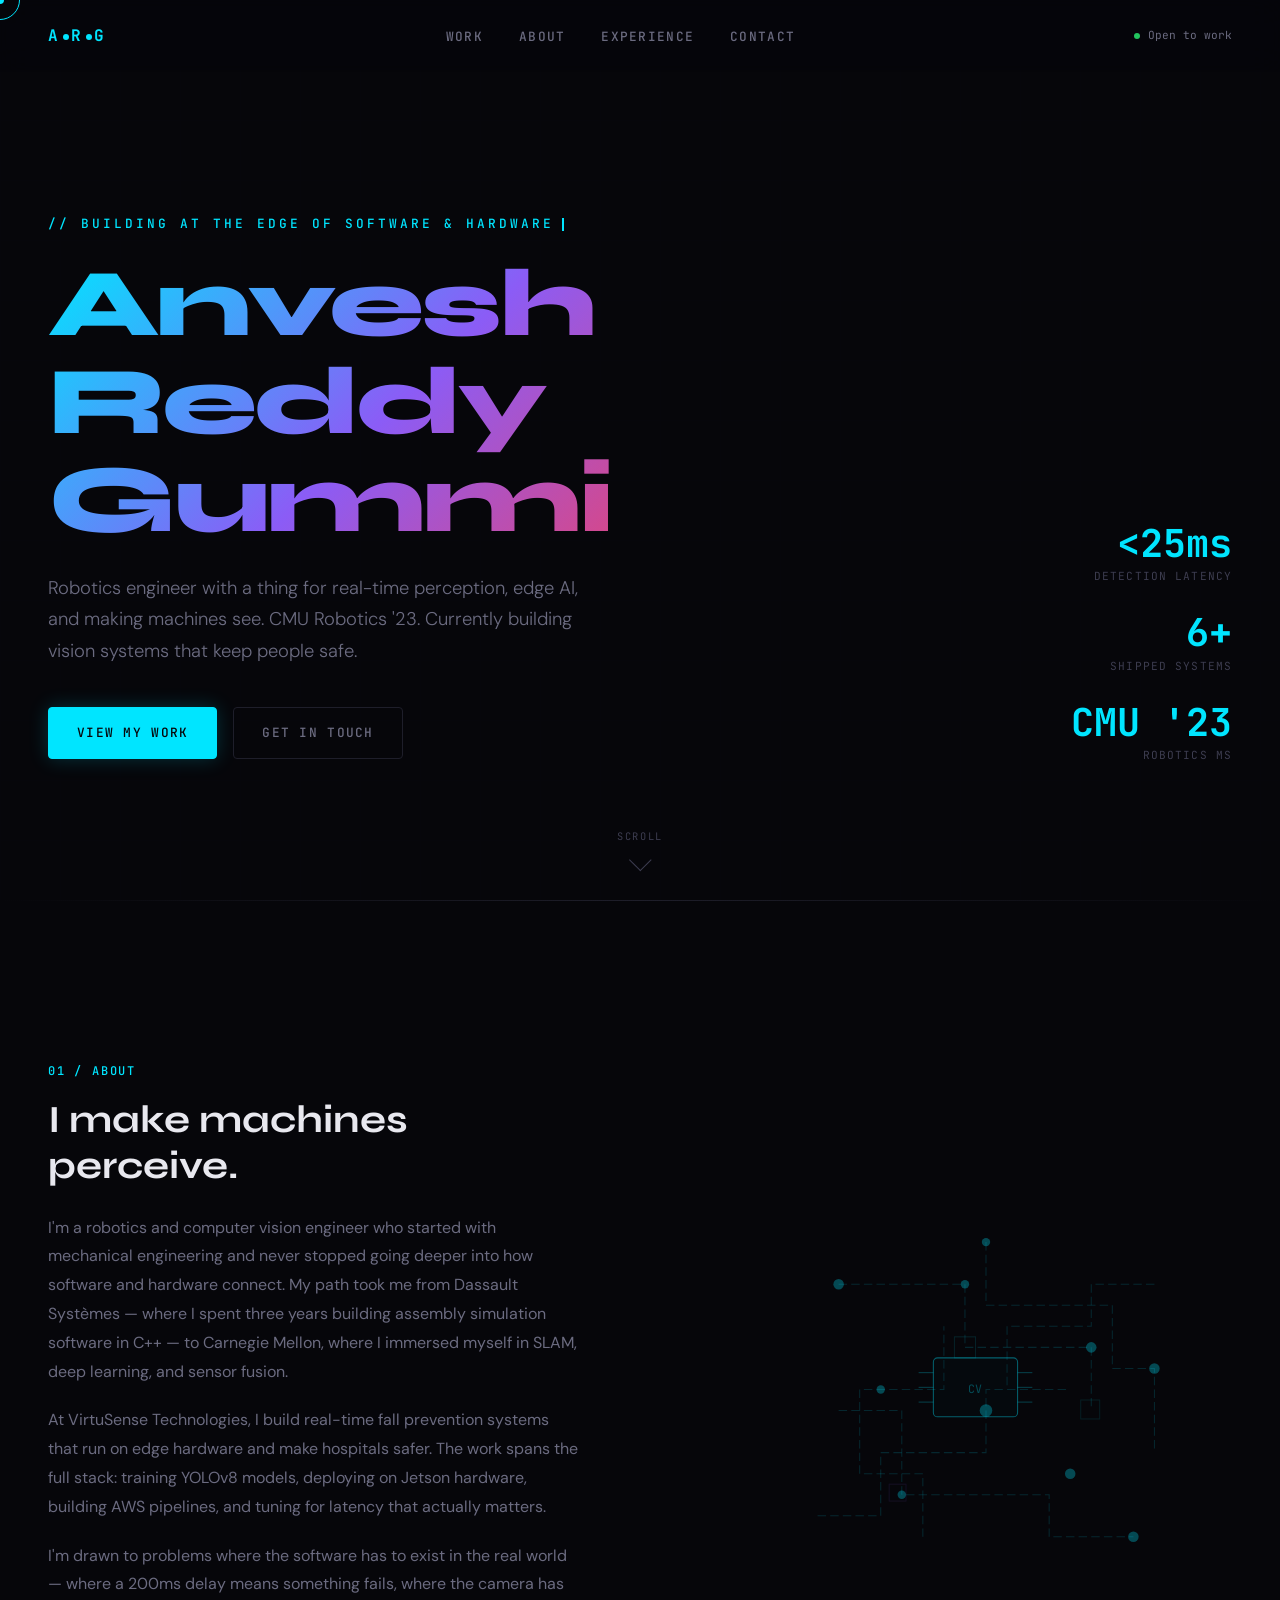
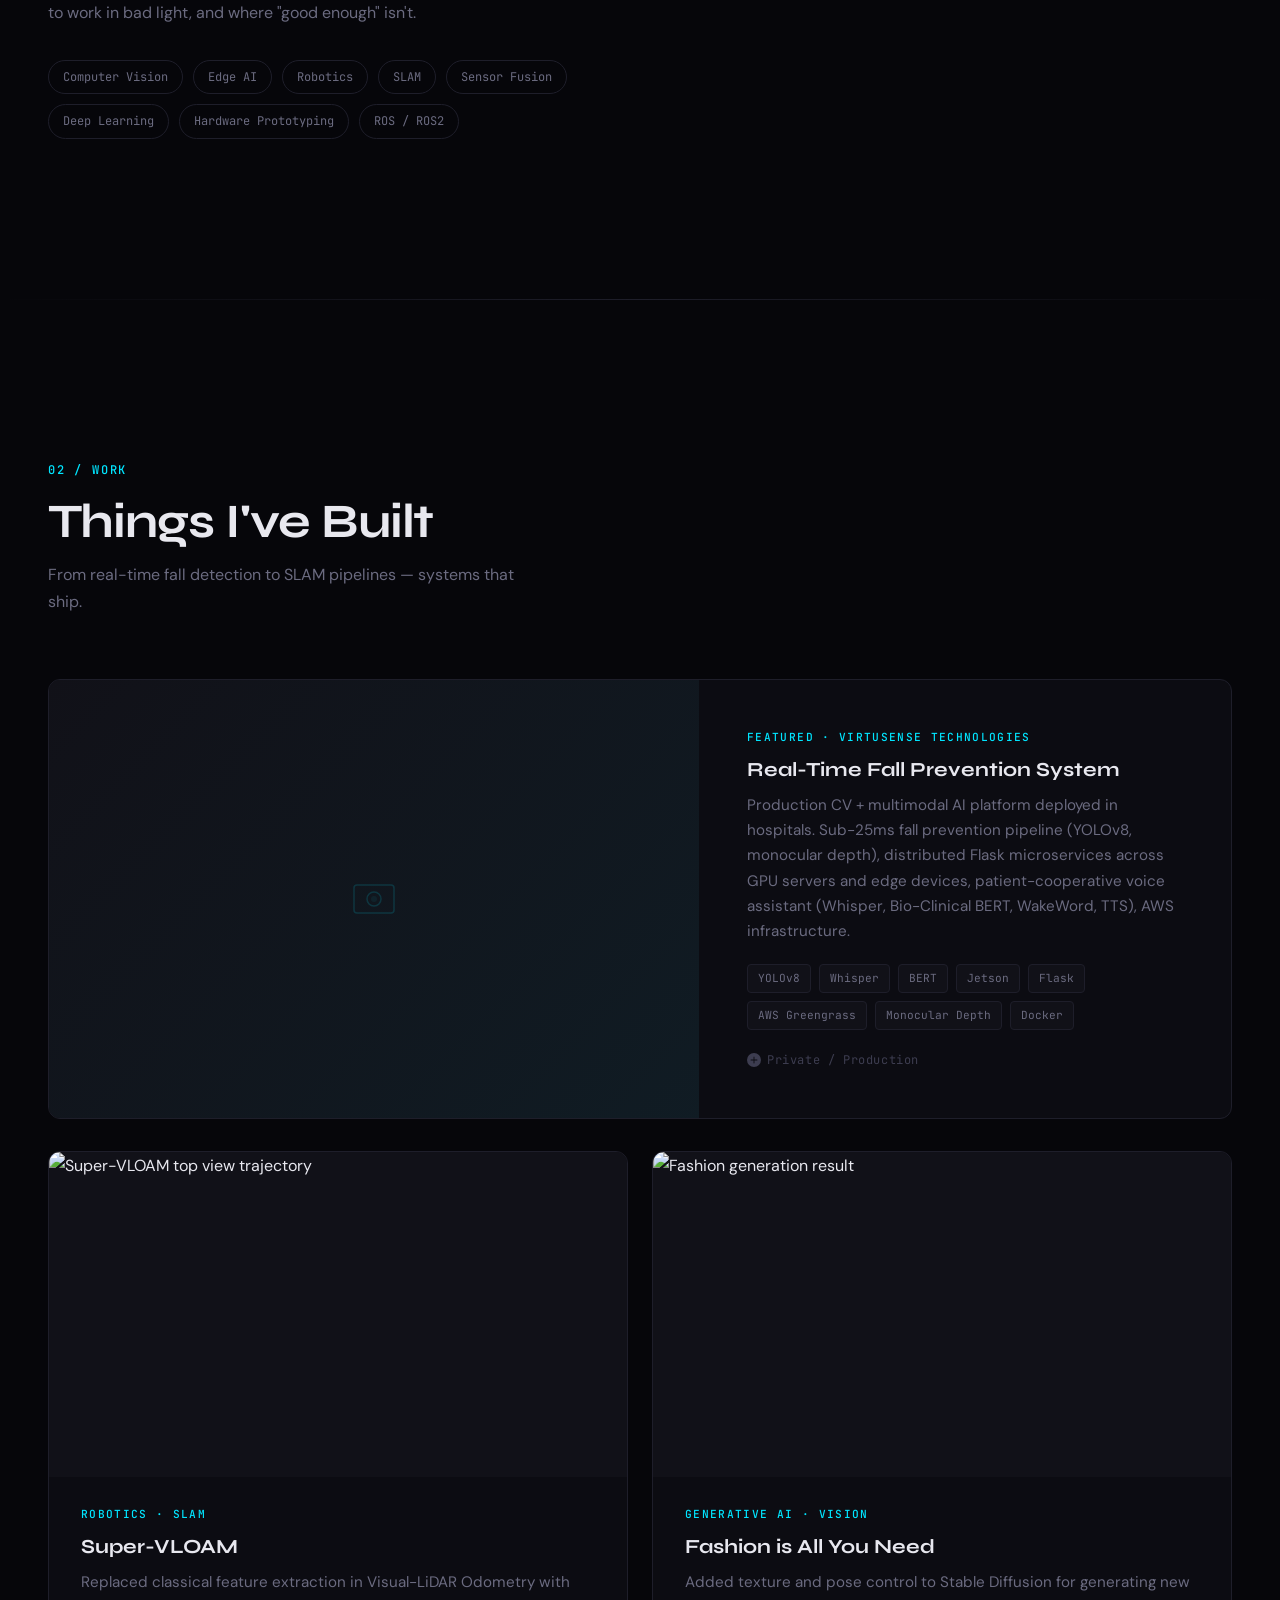
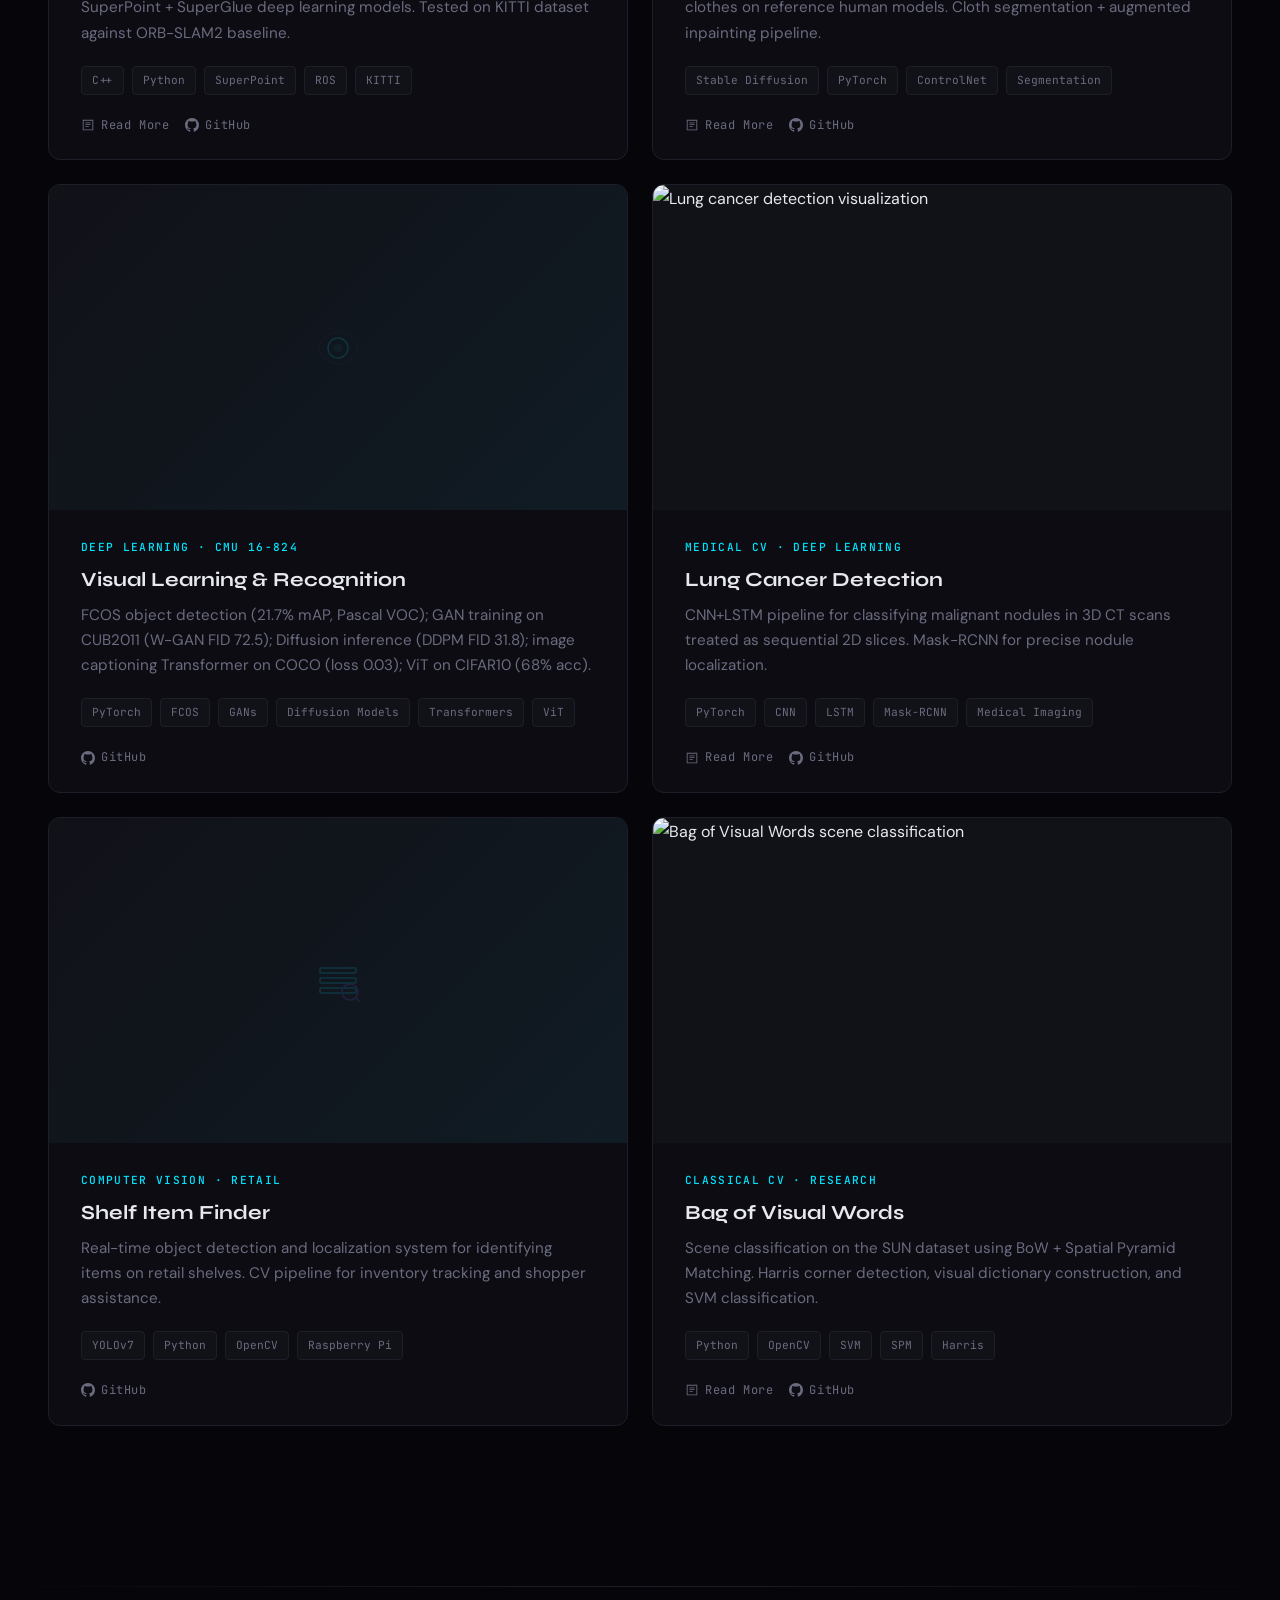
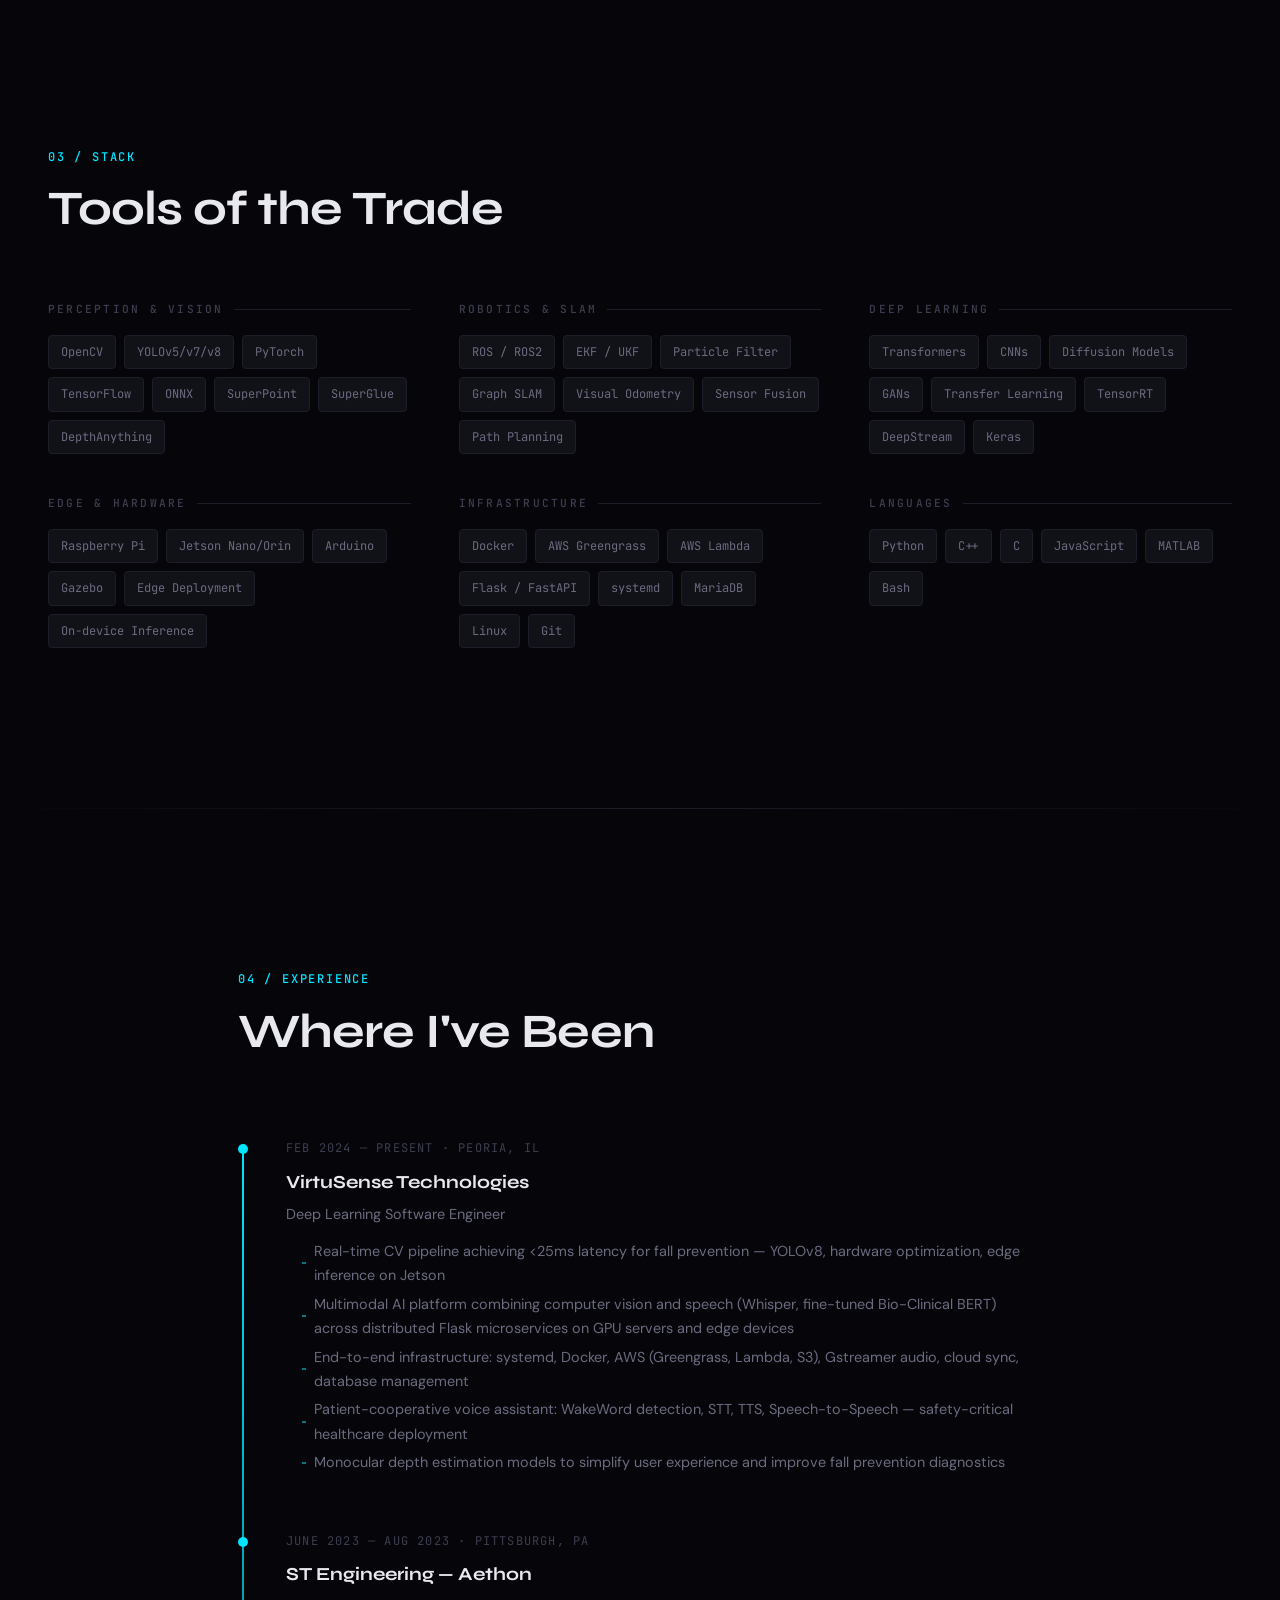
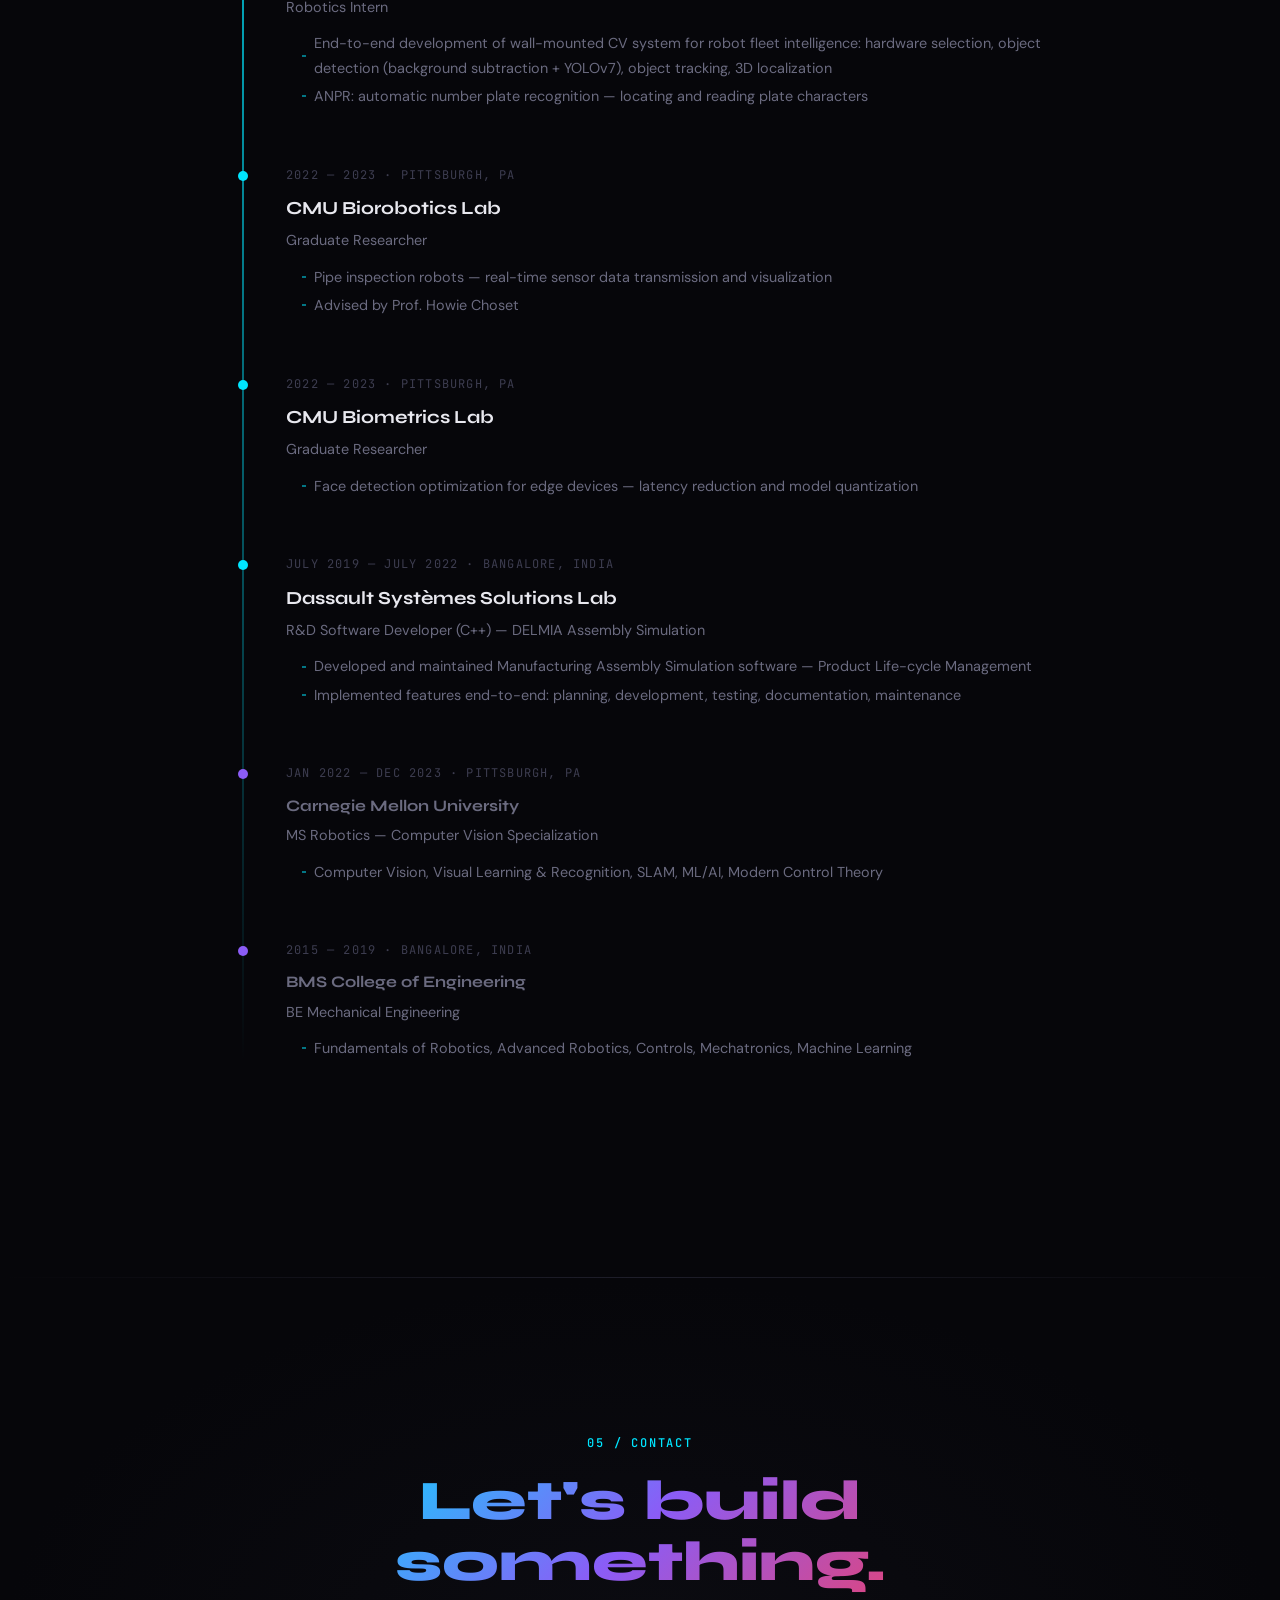
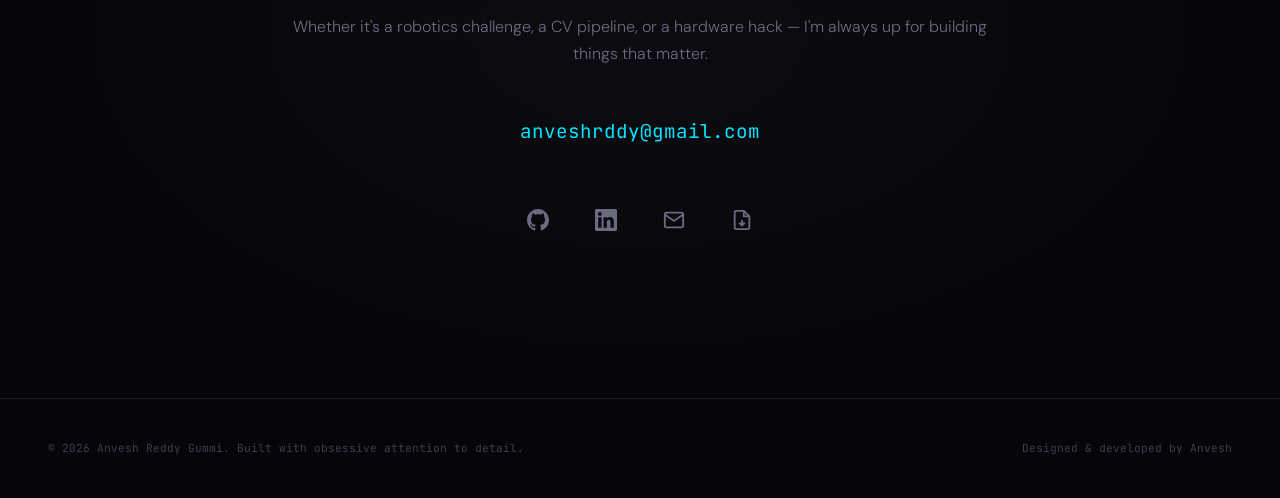
==== commit 49594fae: "modified website according to the theme" ====
--- a/index.html
+++ b/index.html
@@ -378,7 +378,7 @@
         </article>
 
         <!-- Shelf Item Finder — Placeholder -->
-        <article class="project-card reveal" data-delay="0.25" aria-label="Project: Shelf Item Finder (placeholder)">
+        <article class="project-card reveal" data-delay="0.3" aria-label="Project: Shelf Item Finder (placeholder)">
           <div class="card-image">
             <div class="card-image-placeholder">
               <svg viewBox="0 0 48 48" fill="none" xmlns="http://www.w3.org/2000/svg">
@@ -411,7 +411,7 @@
         </article>
 
         <!-- Bag of Visual Words -->
-        <article class="project-card reveal" data-delay="0.3" aria-label="Project: Bag of Visual Words">
+        <article class="project-card reveal" data-delay="0.35" aria-label="Project: Bag of Visual Words">
           <div class="card-image">
             <img src="images/Bow/bow.jpg" alt="Bag of Visual Words scene classification" loading="lazy" />
             <div class="card-image-overlay"><span>View Project →</span></div>
@@ -494,7 +494,8 @@
             <span class="skill-node">GANs</span>
             <span class="skill-node">Transfer Learning</span>
             <span class="skill-node">TensorRT</span>
-            <span class="skill-node">TFLite</span>
+            <span class="skill-node">DeepStream</span>
+            <span class="skill-node">Keras</span>
           </div>
         </div>
 
@@ -504,6 +505,7 @@
             <span class="skill-node">Raspberry Pi</span>
             <span class="skill-node">Jetson Nano/Orin</span>
             <span class="skill-node">Arduino</span>
+            <span class="skill-node">Gazebo</span>
             <span class="skill-node">Edge Deployment</span>
             <span class="skill-node">On-device Inference</span>
           </div>
@@ -528,6 +530,7 @@
           <div class="skill-nodes">
             <span class="skill-node">Python</span>
             <span class="skill-node">C++</span>
+            <span class="skill-node">C</span>
             <span class="skill-node">JavaScript</span>
             <span class="skill-node">MATLAB</span>
             <span class="skill-node">Bash</span>
@@ -554,30 +557,32 @@
 
         <div class="timeline-entry reveal" data-delay="0.1" role="listitem">
           <div class="timeline-dot" aria-hidden="true"></div>
-          <div class="timeline-date">Feb 2024 — Present</div>
+          <div class="timeline-date">Feb 2024 — Present · Peoria, IL</div>
           <div class="timeline-company">VirtuSense Technologies</div>
           <div class="timeline-role">Deep Learning Software Engineer</div>
           <ul class="timeline-bullets">
-            <li>Building real-time fall prevention CV pipeline deployed in hospital environments</li>
-            <li>Monocular depth estimation, multimodal AI, and edge deployment on Jetson hardware</li>
-            <li>AWS Greengrass fleet management, &lt;25ms detection latency in production</li>
+            <li>Real-time CV pipeline achieving &lt;25ms latency for fall prevention — YOLOv8, hardware optimization, edge inference on Jetson</li>
+            <li>Multimodal AI platform combining computer vision and speech (Whisper, fine-tuned Bio-Clinical BERT) across distributed Flask microservices on GPU servers and edge devices</li>
+            <li>End-to-end infrastructure: systemd, Docker, AWS (Greengrass, Lambda, S3), Gstreamer audio, cloud sync, database management</li>
+            <li>Patient-cooperative voice assistant: WakeWord detection, STT, TTS, Speech-to-Speech — safety-critical healthcare deployment</li>
+            <li>Monocular depth estimation models to simplify user experience and improve fall prevention diagnostics</li>
           </ul>
         </div>
 
         <div class="timeline-entry reveal" data-delay="0.15" role="listitem">
           <div class="timeline-dot" aria-hidden="true"></div>
-          <div class="timeline-date">2023</div>
+          <div class="timeline-date">June 2023 — Aug 2023 · Pittsburgh, PA</div>
           <div class="timeline-company">ST Engineering — Aethon</div>
-          <div class="timeline-role">Robotics Software Intern</div>
+          <div class="timeline-role">Robotics Intern</div>
           <ul class="timeline-bullets">
-            <li>Built wall-mounted CV system for object detection and 3D localization in hospital corridors</li>
-            <li>YOLOv7-based detection pipeline with custom 3D localization module</li>
+            <li>End-to-end development of wall-mounted CV system for robot fleet intelligence: hardware selection, object detection (background subtraction + YOLOv7), object tracking, 3D localization</li>
+            <li>ANPR: automatic number plate recognition — locating and reading plate characters</li>
           </ul>
         </div>
 
         <div class="timeline-entry reveal" data-delay="0.2" role="listitem">
           <div class="timeline-dot" aria-hidden="true"></div>
-          <div class="timeline-date">2022 — 2023</div>
+          <div class="timeline-date">2022 — 2023 · Pittsburgh, PA</div>
           <div class="timeline-company">CMU Biorobotics Lab</div>
           <div class="timeline-role">Graduate Researcher</div>
           <ul class="timeline-bullets">
@@ -588,37 +593,43 @@
 
         <div class="timeline-entry reveal" data-delay="0.25" role="listitem">
           <div class="timeline-dot" aria-hidden="true"></div>
-          <div class="timeline-date">2022 — 2023</div>
+          <div class="timeline-date">2022 — 2023 · Pittsburgh, PA</div>
           <div class="timeline-company">CMU Biometrics Lab</div>
           <div class="timeline-role">Graduate Researcher</div>
           <ul class="timeline-bullets">
-            <li>Face detection optimization for edge devices — latency reduction and quantization</li>
+            <li>Face detection optimization for edge devices — latency reduction and model quantization</li>
           </ul>
         </div>
 
         <div class="timeline-entry reveal" data-delay="0.3" role="listitem">
           <div class="timeline-dot" aria-hidden="true"></div>
-          <div class="timeline-date">2019 — 2022</div>
-          <div class="timeline-company">Dassault Systèmes</div>
-          <div class="timeline-role">R&amp;D Software Developer — DELMIA Assembly Simulation</div>
+          <div class="timeline-date">July 2019 — July 2022 · Bangalore, India</div>
+          <div class="timeline-company">Dassault Systèmes Solutions Lab</div>
+          <div class="timeline-role">R&amp;D Software Developer (C++) — DELMIA Assembly Simulation</div>
           <ul class="timeline-bullets">
-            <li>C++ development for PLM assembly simulation tools used in aerospace &amp; automotive manufacturing</li>
-            <li>Code maintenance, team-based development, cross-functional collaboration</li>
+            <li>Developed and maintained Manufacturing Assembly Simulation software — Product Life-cycle Management</li>
+            <li>Implemented features end-to-end: planning, development, testing, documentation, maintenance</li>
           </ul>
         </div>
 
         <div class="timeline-entry education reveal" data-delay="0.35" role="listitem">
           <div class="timeline-dot" aria-hidden="true"></div>
-          <div class="timeline-date">2022 — 2023</div>
+          <div class="timeline-date">Jan 2022 — Dec 2023 · Pittsburgh, PA</div>
           <div class="timeline-company">Carnegie Mellon University</div>
-          <div class="timeline-role">MS Robotics — Dec 2023</div>
+          <div class="timeline-role">MS Robotics — Computer Vision Specialization</div>
+          <ul class="timeline-bullets">
+            <li>Computer Vision, Visual Learning &amp; Recognition, SLAM, ML/AI, Modern Control Theory</li>
+          </ul>
         </div>
 
         <div class="timeline-entry education reveal" data-delay="0.4" role="listitem">
           <div class="timeline-dot" aria-hidden="true"></div>
-          <div class="timeline-date">2015 — 2019</div>
-          <div class="timeline-company">Undergraduate</div>
+          <div class="timeline-date">2015 — 2019 · Bangalore, India</div>
+          <div class="timeline-company">BMS College of Engineering</div>
           <div class="timeline-role">BE Mechanical Engineering</div>
+          <ul class="timeline-bullets">
+            <li>Fundamentals of Robotics, Advanced Robotics, Controls, Mechatronics, Machine Learning</li>
+          </ul>
         </div>
 
       </div>
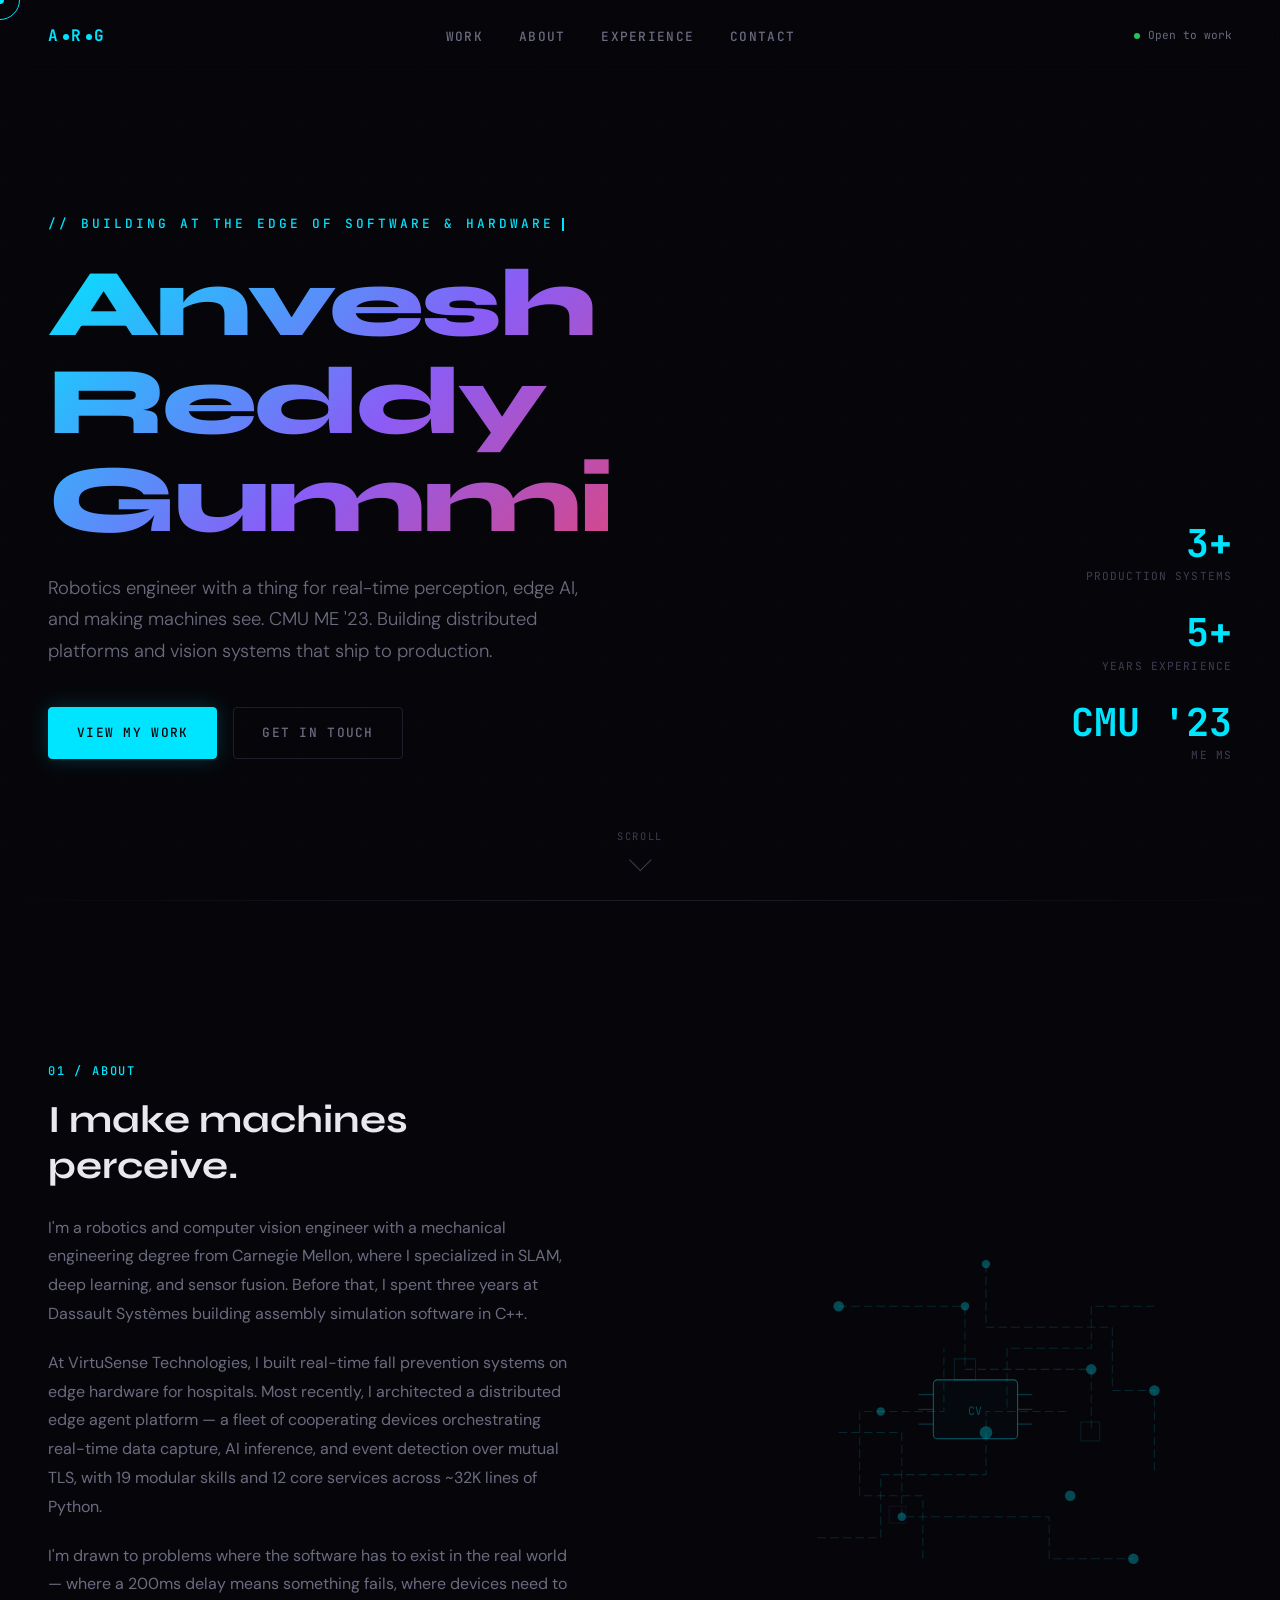
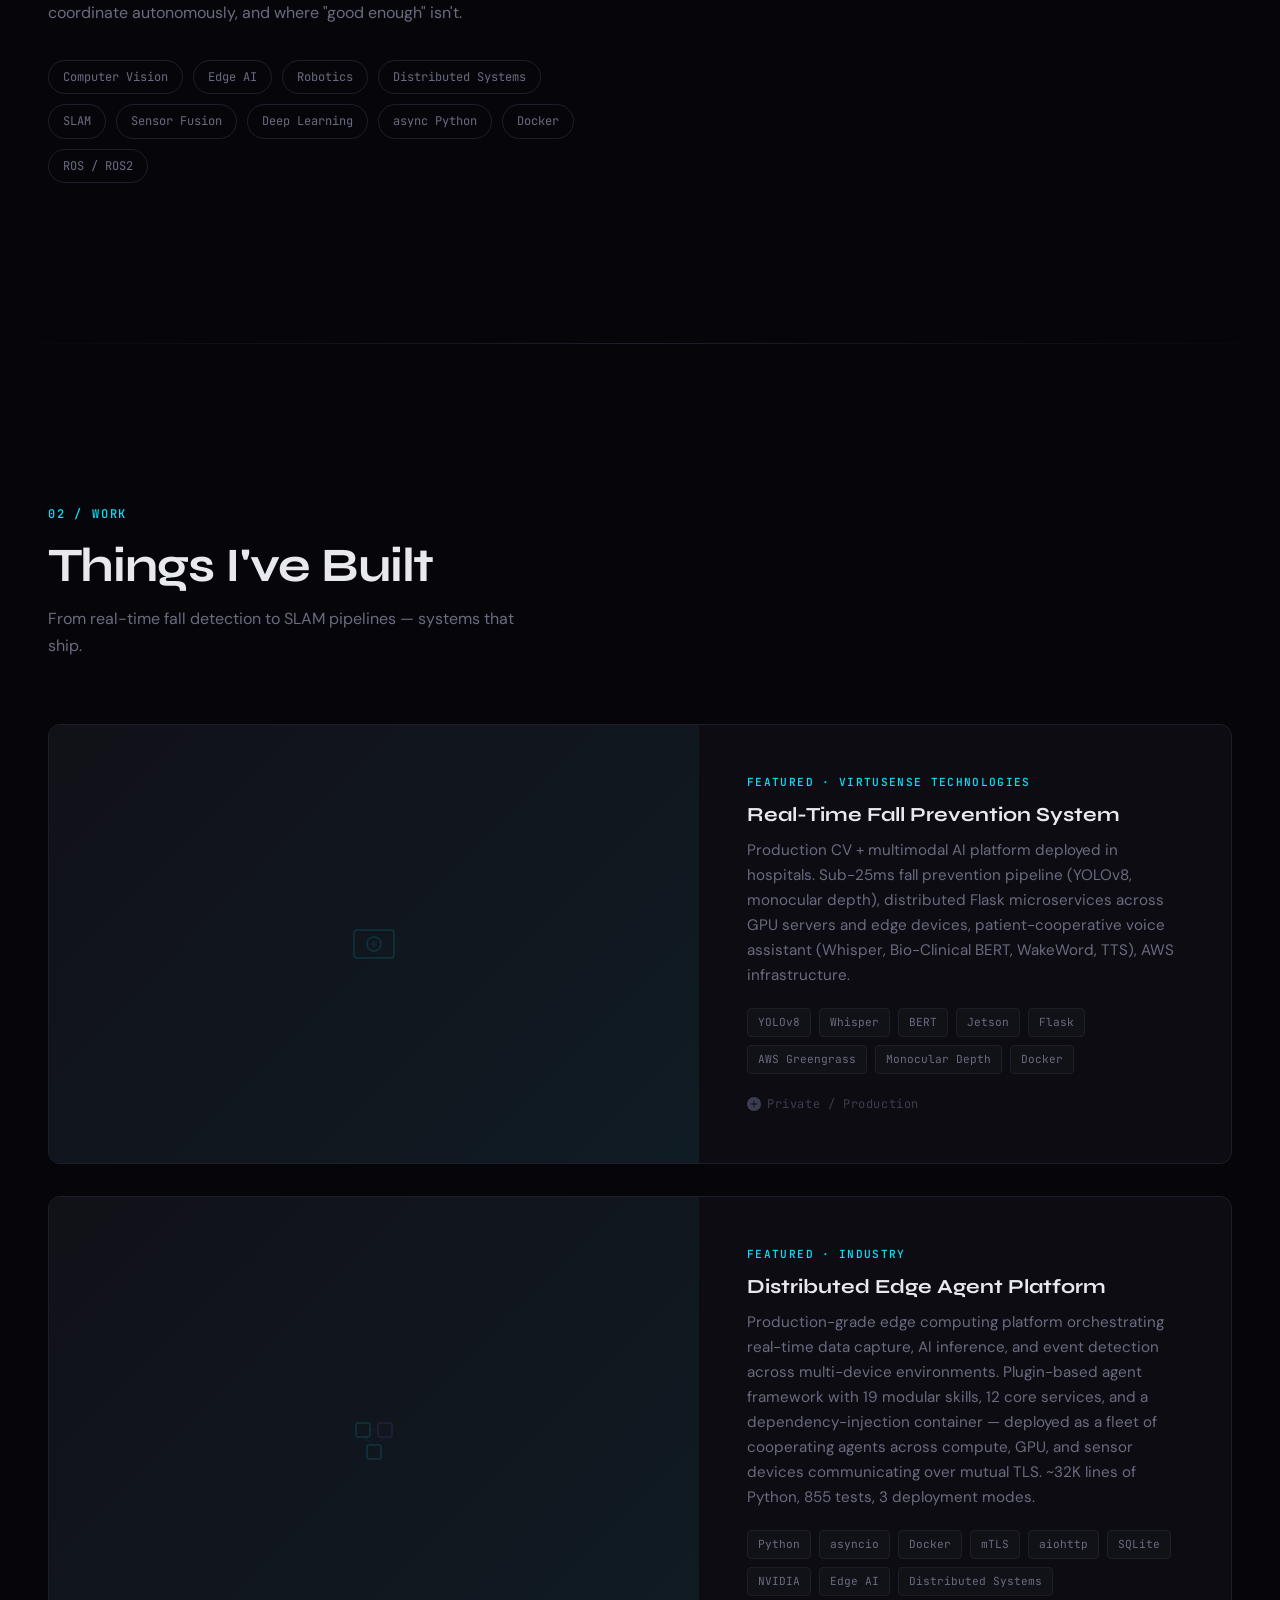
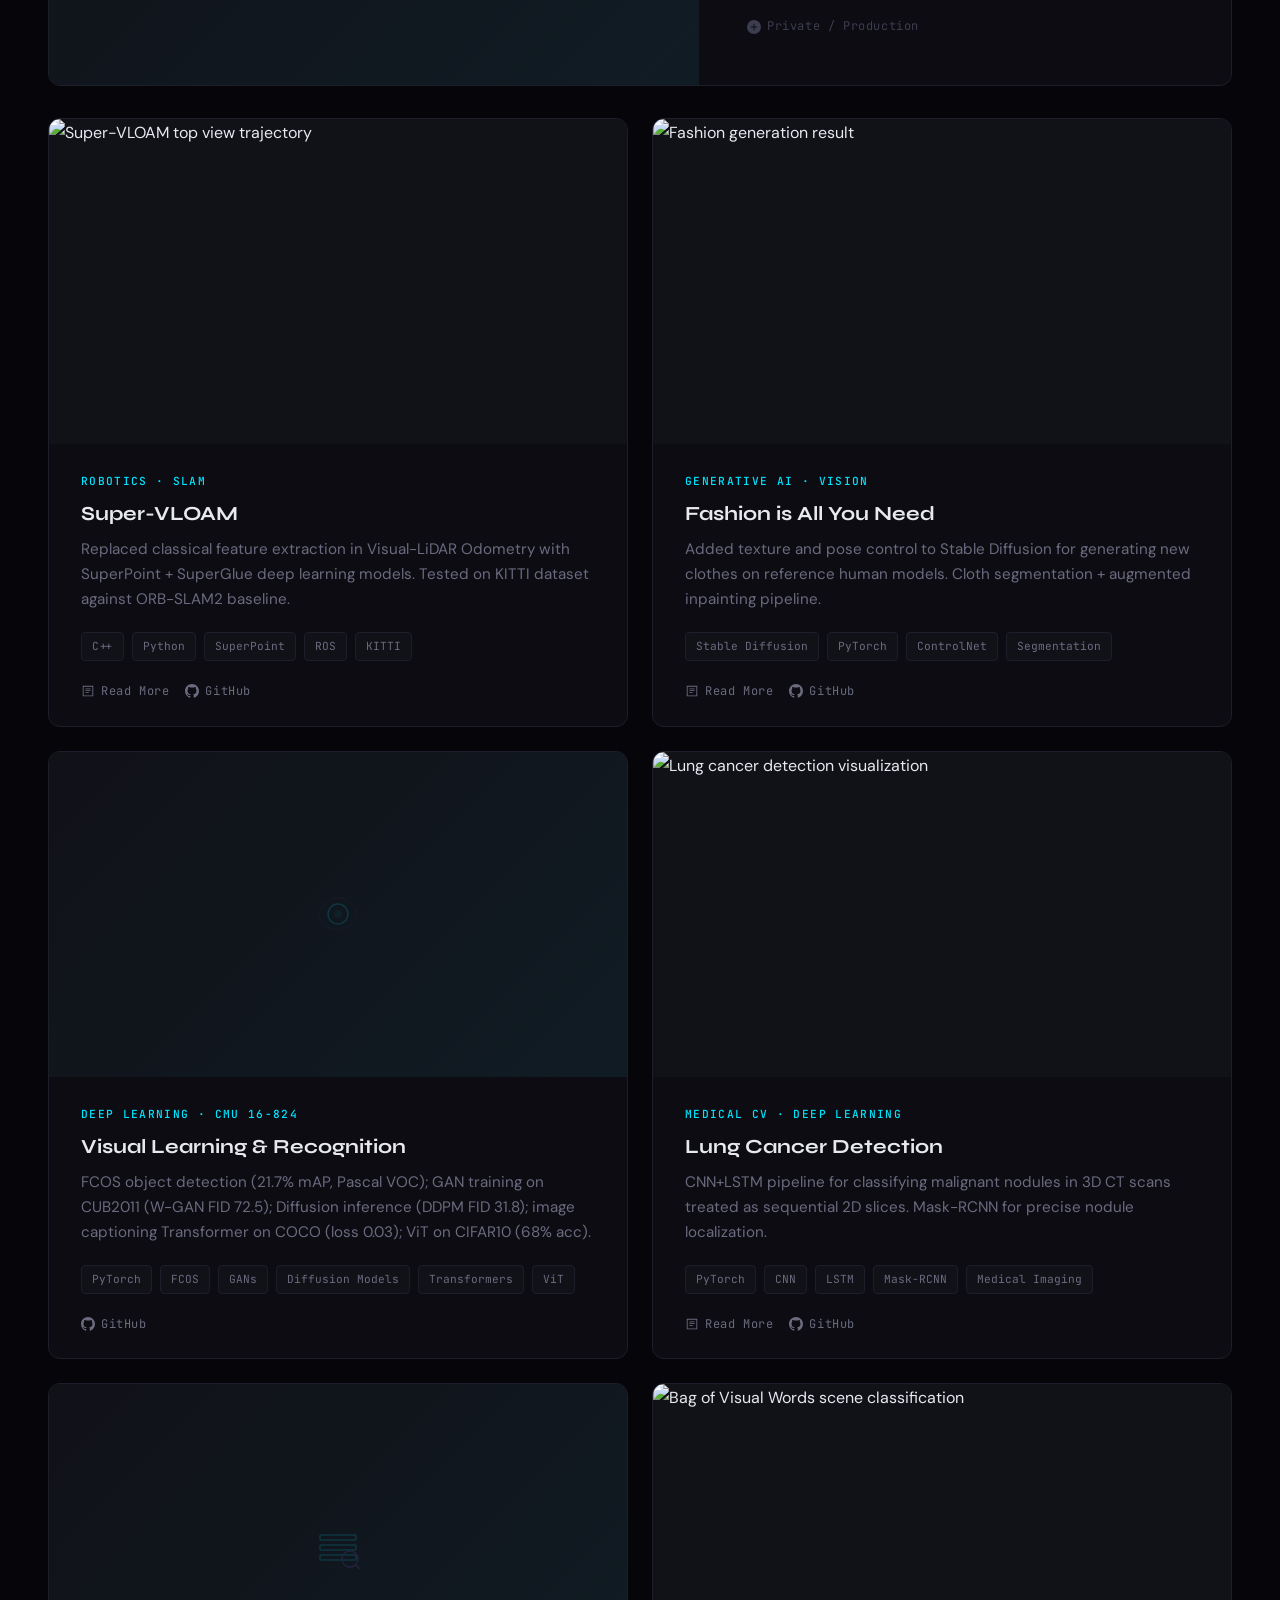
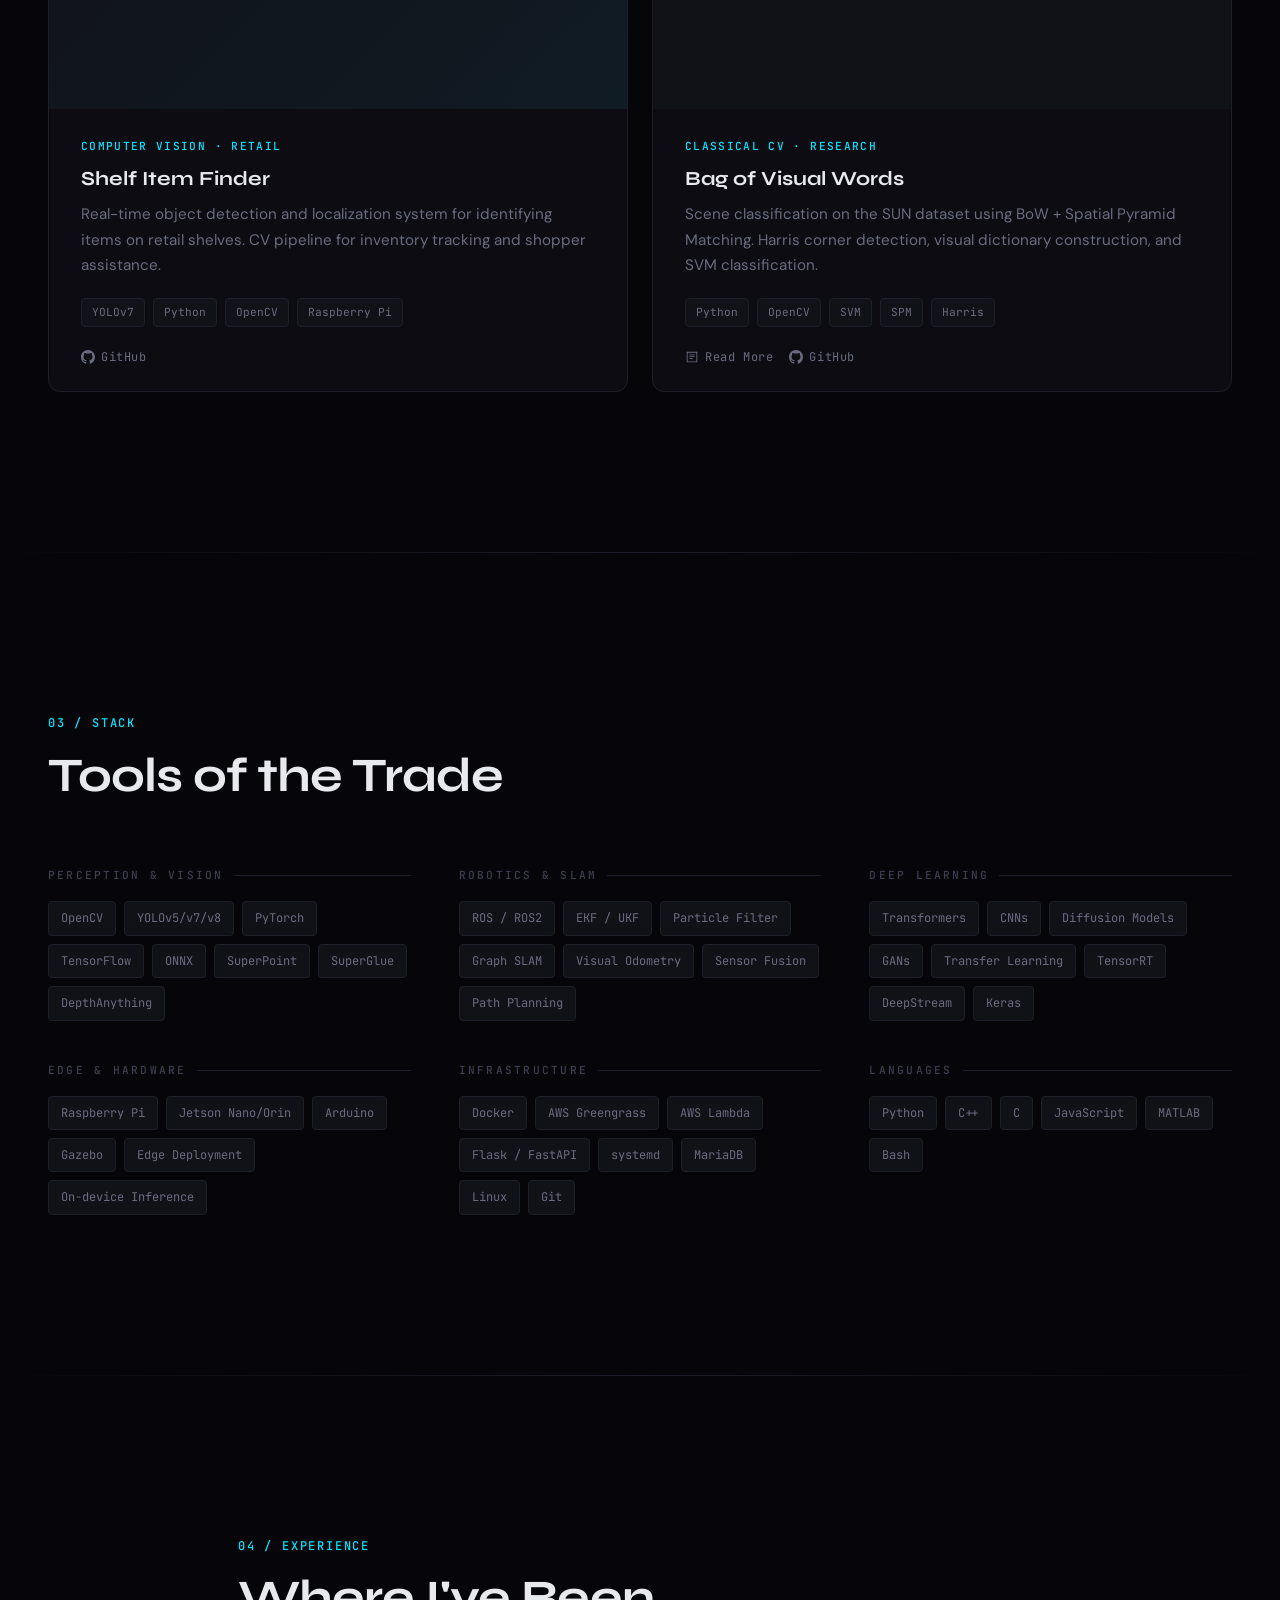
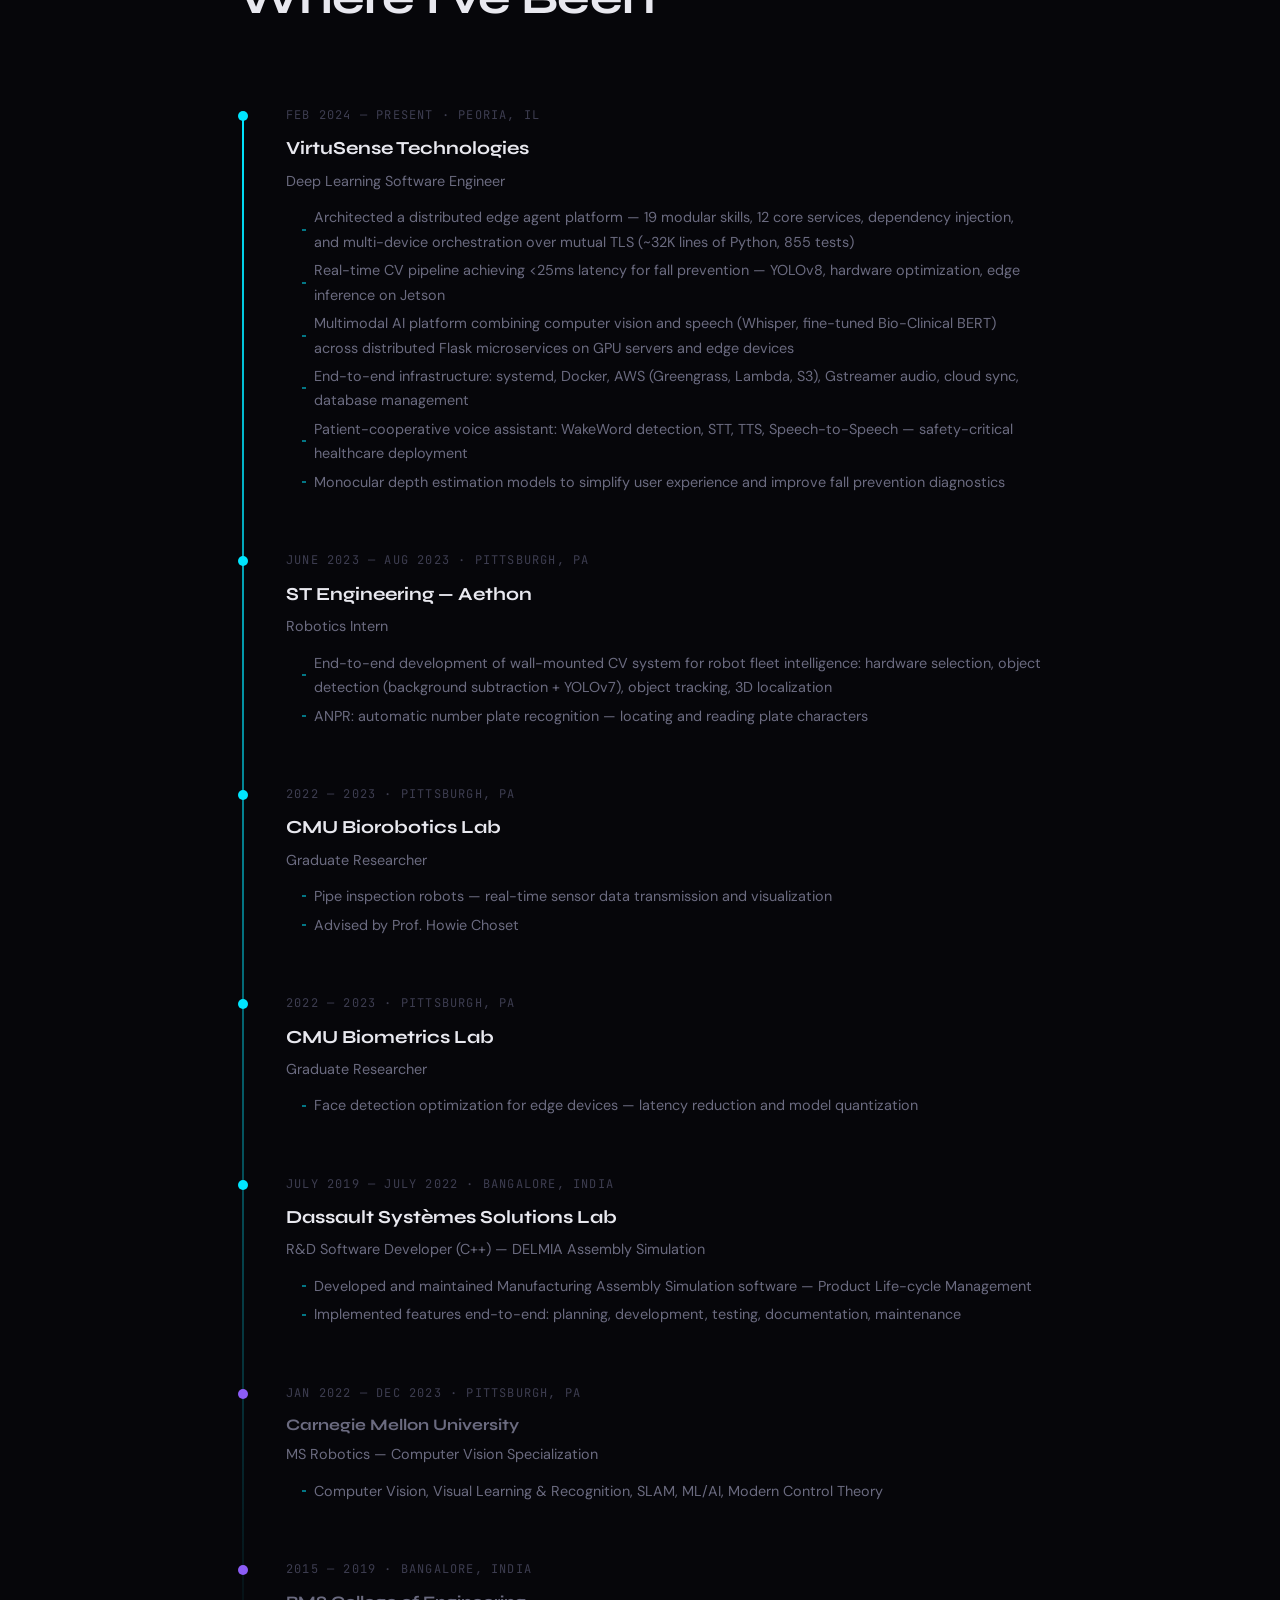
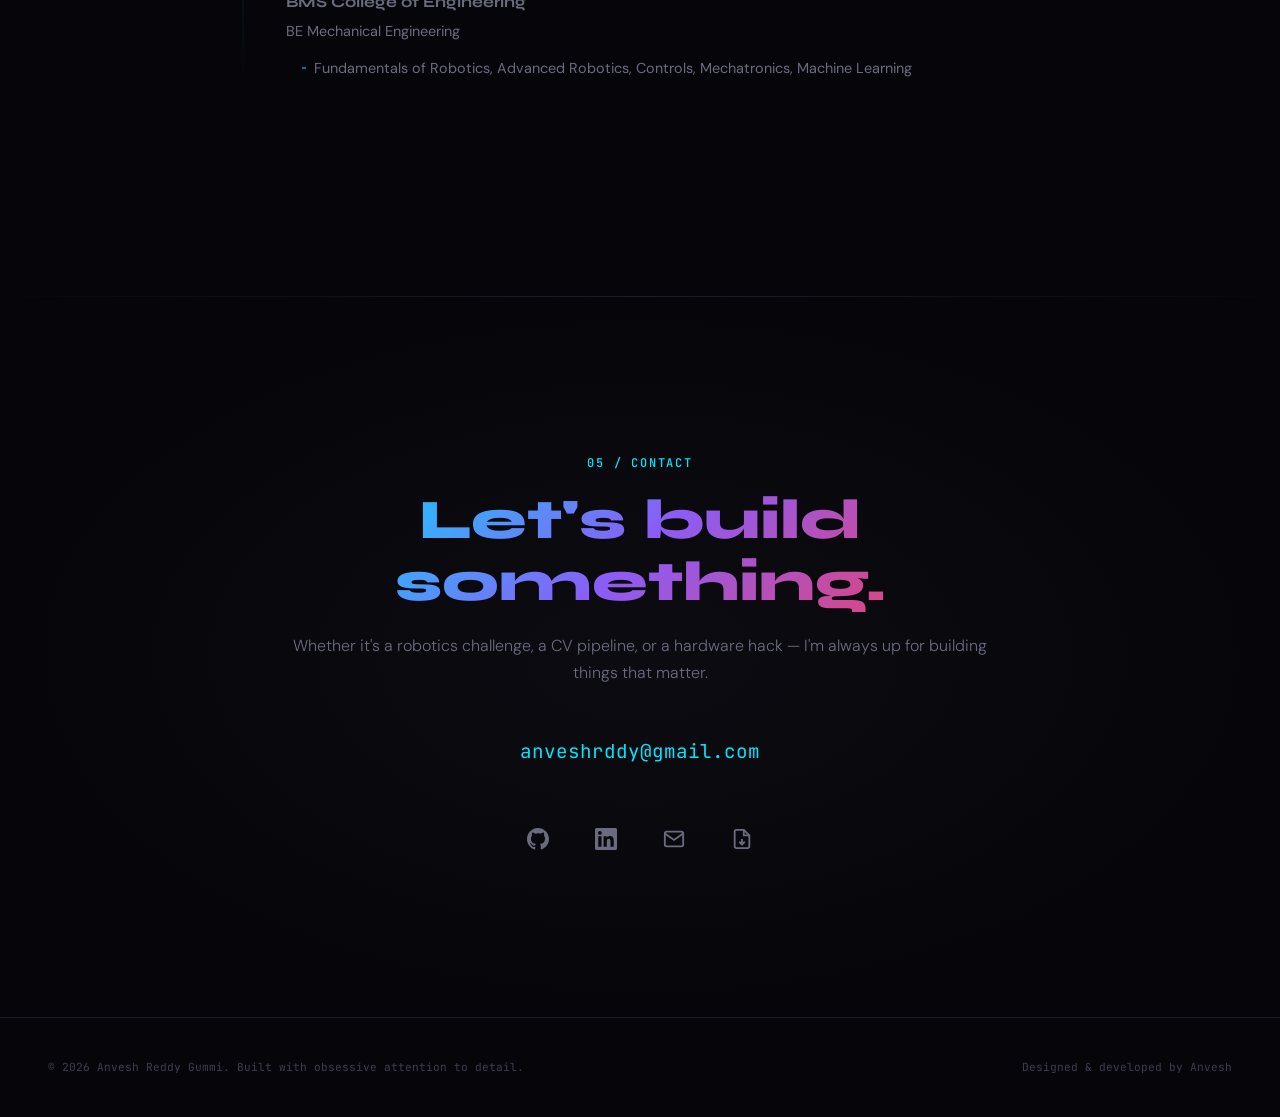
==== commit 935c076f: "added new project verus" ====
--- a/index.html
+++ b/index.html
@@ -4,11 +4,11 @@
   <meta charset="utf-8" />
   <meta name="viewport" content="width=device-width, initial-scale=1" />
   <title>Anvesh Reddy Gummi — Robotics & Computer Vision Engineer</title>
-  <meta name="description" content="Portfolio of Anvesh Reddy Gummi — CMU Robotics MS. Building real-time perception systems, edge AI, and vision pipelines." />
+  <meta name="description" content="Portfolio of Anvesh Reddy Gummi — CMU ME MS. Building real-time perception systems, distributed edge platforms, and production AI." />
 
   <!-- Open Graph -->
   <meta property="og:title"       content="Anvesh Reddy Gummi" />
-  <meta property="og:description" content="Robotics & Computer Vision Engineer | CMU Robotics MS" />
+  <meta property="og:description" content="Robotics & Computer Vision Engineer | CMU ME MS" />
   <meta property="og:type"        content="website" />
 
   <!-- Preload critical fonts -->
@@ -89,7 +89,7 @@
       <h1 class="hero-name">Anvesh Reddy Gummi</h1>
       <p class="hero-subtitle">
         Robotics engineer with a thing for real-time perception, edge AI, and making machines see.
-        CMU Robotics '23. Currently building vision systems that keep people safe.
+        CMU ME '23. Building distributed platforms and vision systems that ship to production.
       </p>
       <div class="hero-ctas">
         <a href="#projects" class="btn btn-primary">View My Work</a>
@@ -100,16 +100,16 @@
     <!-- Floating metrics -->
     <div class="hero-metrics" aria-label="Key metrics">
       <div class="metric-block">
-        <span class="metric-value">&lt;25ms</span>
-        <span class="metric-label">Detection Latency</span>
+        <span class="metric-value">3+</span>
+        <span class="metric-label">Production Systems</span>
       </div>
       <div class="metric-block">
-        <span class="metric-value">6+</span>
-        <span class="metric-label">Shipped Systems</span>
+        <span class="metric-value">5+</span>
+        <span class="metric-label">Years Experience</span>
       </div>
       <div class="metric-block">
         <span class="metric-value">CMU '23</span>
-        <span class="metric-label">Robotics MS</span>
+        <span class="metric-label">ME MS</span>
       </div>
     </div>
 
@@ -131,28 +131,30 @@
           <span class="section-tag reveal" data-delay="0">01 / About</span>
           <h2 class="about-heading reveal" data-delay="0.1">I make machines perceive.</h2>
           <p class="reveal" data-delay="0.2">
-            I'm a robotics and computer vision engineer who started with mechanical engineering and never stopped
-            going deeper into how software and hardware connect. My path took me from Dassault Systèmes — where I
-            spent three years building assembly simulation software in C++ — to Carnegie Mellon, where I immersed
-            myself in SLAM, deep learning, and sensor fusion.
+            I'm a robotics and computer vision engineer with a mechanical engineering degree from Carnegie Mellon,
+            where I specialized in SLAM, deep learning, and sensor fusion. Before that, I spent three years at
+            Dassault Systèmes building assembly simulation software in C++.
           </p>
           <p class="reveal" data-delay="0.25">
-            At VirtuSense Technologies, I build real-time fall prevention systems that run on edge hardware and
-            make hospitals safer. The work spans the full stack: training YOLOv8 models, deploying on Jetson
-            hardware, building AWS pipelines, and tuning for latency that actually matters.
+            At VirtuSense Technologies, I built real-time fall prevention systems on edge hardware for hospitals.
+            Most recently, I architected a distributed edge agent platform — a fleet of cooperating devices
+            orchestrating real-time data capture, AI inference, and event detection over mutual TLS, with 19
+            modular skills and 12 core services across ~32K lines of Python.
           </p>
           <p class="reveal" data-delay="0.3">
             I'm drawn to problems where the software has to exist in the real world — where a 200ms delay means
-            something fails, where the camera has to work in bad light, and where "good enough" isn't.
+            something fails, where devices need to coordinate autonomously, and where "good enough" isn't.
           </p>
           <div class="identity-tags reveal" data-delay="0.35">
             <span class="identity-tag">Computer Vision</span>
             <span class="identity-tag">Edge AI</span>
             <span class="identity-tag">Robotics</span>
+            <span class="identity-tag">Distributed Systems</span>
             <span class="identity-tag">SLAM</span>
             <span class="identity-tag">Sensor Fusion</span>
             <span class="identity-tag">Deep Learning</span>
-            <span class="identity-tag">Hardware Prototyping</span>
+            <span class="identity-tag">async Python</span>
+            <span class="identity-tag">Docker</span>
             <span class="identity-tag">ROS / ROS2</span>
           </div>
         </div>
@@ -252,6 +254,51 @@
         </div>
       </article>
 
+      <!-- Featured: Distributed Edge Agent Platform -->
+      <article class="project-card-featured reveal" data-delay="0.15" aria-label="Featured project: Distributed Edge Agent Platform">
+        <div class="card-image">
+          <div class="card-image-placeholder">
+            <svg viewBox="0 0 48 48" fill="none" xmlns="http://www.w3.org/2000/svg">
+              <rect x="6" y="6" width="14" height="14" rx="2" stroke="#00E5FF" stroke-width="1.5"/>
+              <rect x="28" y="6" width="14" height="14" rx="2" stroke="#8B5CF6" stroke-width="1.5"/>
+              <rect x="17" y="28" width="14" height="14" rx="2" stroke="#00E5FF" stroke-width="1.5"/>
+              <line x1="20" y1="13" x2="28" y2="13" stroke="#8B5CF6" stroke-width="1" opacity="0.5"/>
+              <line x1="13" y1="20" x2="24" y2="28" stroke="#00E5FF" stroke-width="1" opacity="0.5"/>
+              <line x1="35" y1="20" x2="24" y2="28" stroke="#8B5CF6" stroke-width="1" opacity="0.5"/>
+            </svg>
+          </div>
+          <div class="card-image-overlay"><span>View Project →</span></div>
+        </div>
+        <div class="card-content">
+          <div class="card-badge">Featured · Industry</div>
+          <h3 class="card-title">Distributed Edge Agent Platform</h3>
+          <p class="card-desc">
+            Production-grade edge computing platform orchestrating real-time data capture, AI inference,
+            and event detection across multi-device environments. Plugin-based agent framework with 19
+            modular skills, 12 core services, and a dependency-injection container — deployed as a fleet
+            of cooperating agents across compute, GPU, and sensor devices communicating over mutual TLS.
+            ~32K lines of Python, 855 tests, 3 deployment modes.
+          </p>
+          <div class="card-tags">
+            <span class="tag">Python</span>
+            <span class="tag">asyncio</span>
+            <span class="tag">Docker</span>
+            <span class="tag">mTLS</span>
+            <span class="tag">aiohttp</span>
+            <span class="tag">SQLite</span>
+            <span class="tag">NVIDIA</span>
+            <span class="tag">Edge AI</span>
+            <span class="tag">Distributed Systems</span>
+          </div>
+          <div class="card-links">
+            <span class="card-link" style="color:var(--text-muted);cursor:default;">
+              <svg viewBox="0 0 16 16" fill="currentColor"><path d="M8 0a8 8 0 100 16A8 8 0 008 0zm3.5 7.5a.5.5 0 010 1h-3v3a.5.5 0 01-1 0v-3h-3a.5.5 0 010-1h3v-3a.5.5 0 011 0v3h3z"/></svg>
+              Private / Production
+            </span>
+          </div>
+        </div>
+      </article>
+
       <!-- Project grid -->
       <div class="projects-grid">
 
@@ -561,6 +608,7 @@
           <div class="timeline-company">VirtuSense Technologies</div>
           <div class="timeline-role">Deep Learning Software Engineer</div>
           <ul class="timeline-bullets">
+            <li>Architected a distributed edge agent platform — 19 modular skills, 12 core services, dependency injection, and multi-device orchestration over mutual TLS (~32K lines of Python, 855 tests)</li>
             <li>Real-time CV pipeline achieving &lt;25ms latency for fall prevention — YOLOv8, hardware optimization, edge inference on Jetson</li>
             <li>Multimodal AI platform combining computer vision and speech (Whisper, fine-tuned Bio-Clinical BERT) across distributed Flask microservices on GPU servers and edge devices</li>
             <li>End-to-end infrastructure: systemd, Docker, AWS (Greengrass, Lambda, S3), Gstreamer audio, cloud sync, database management</li>
